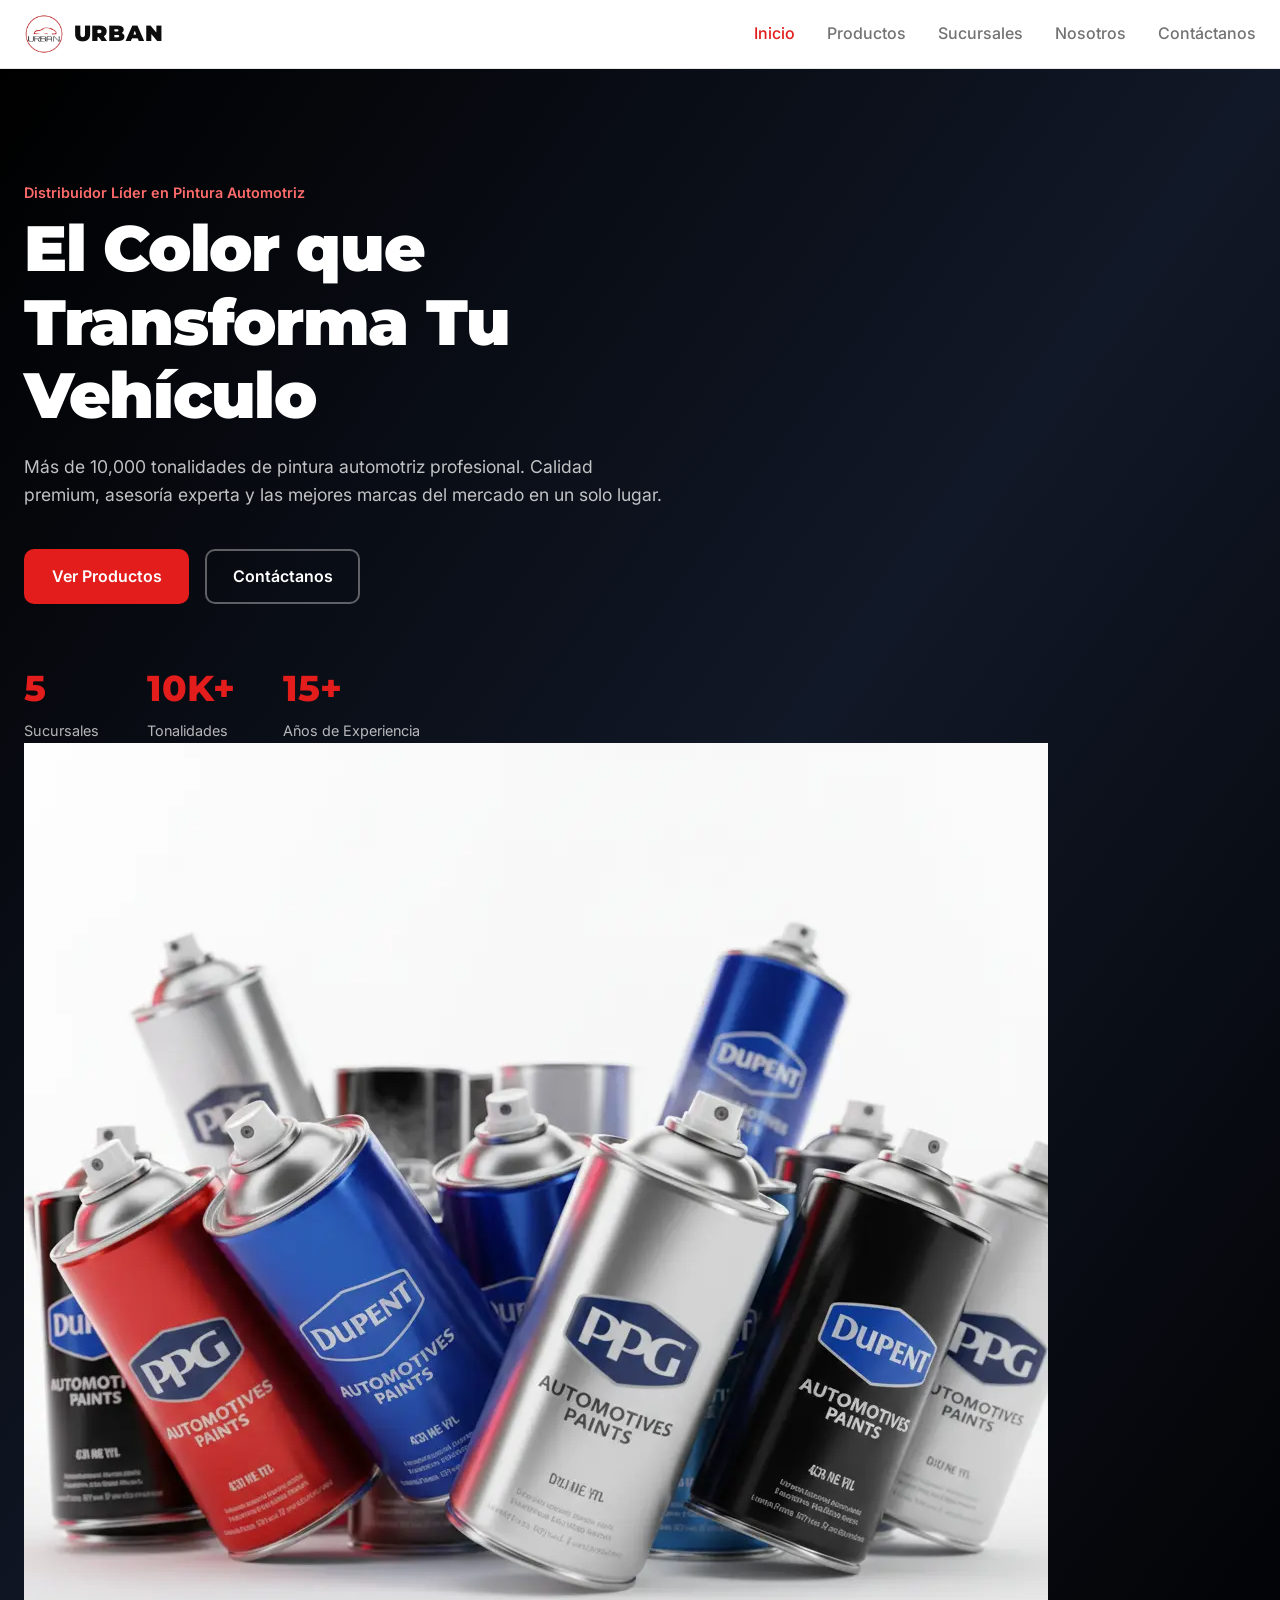
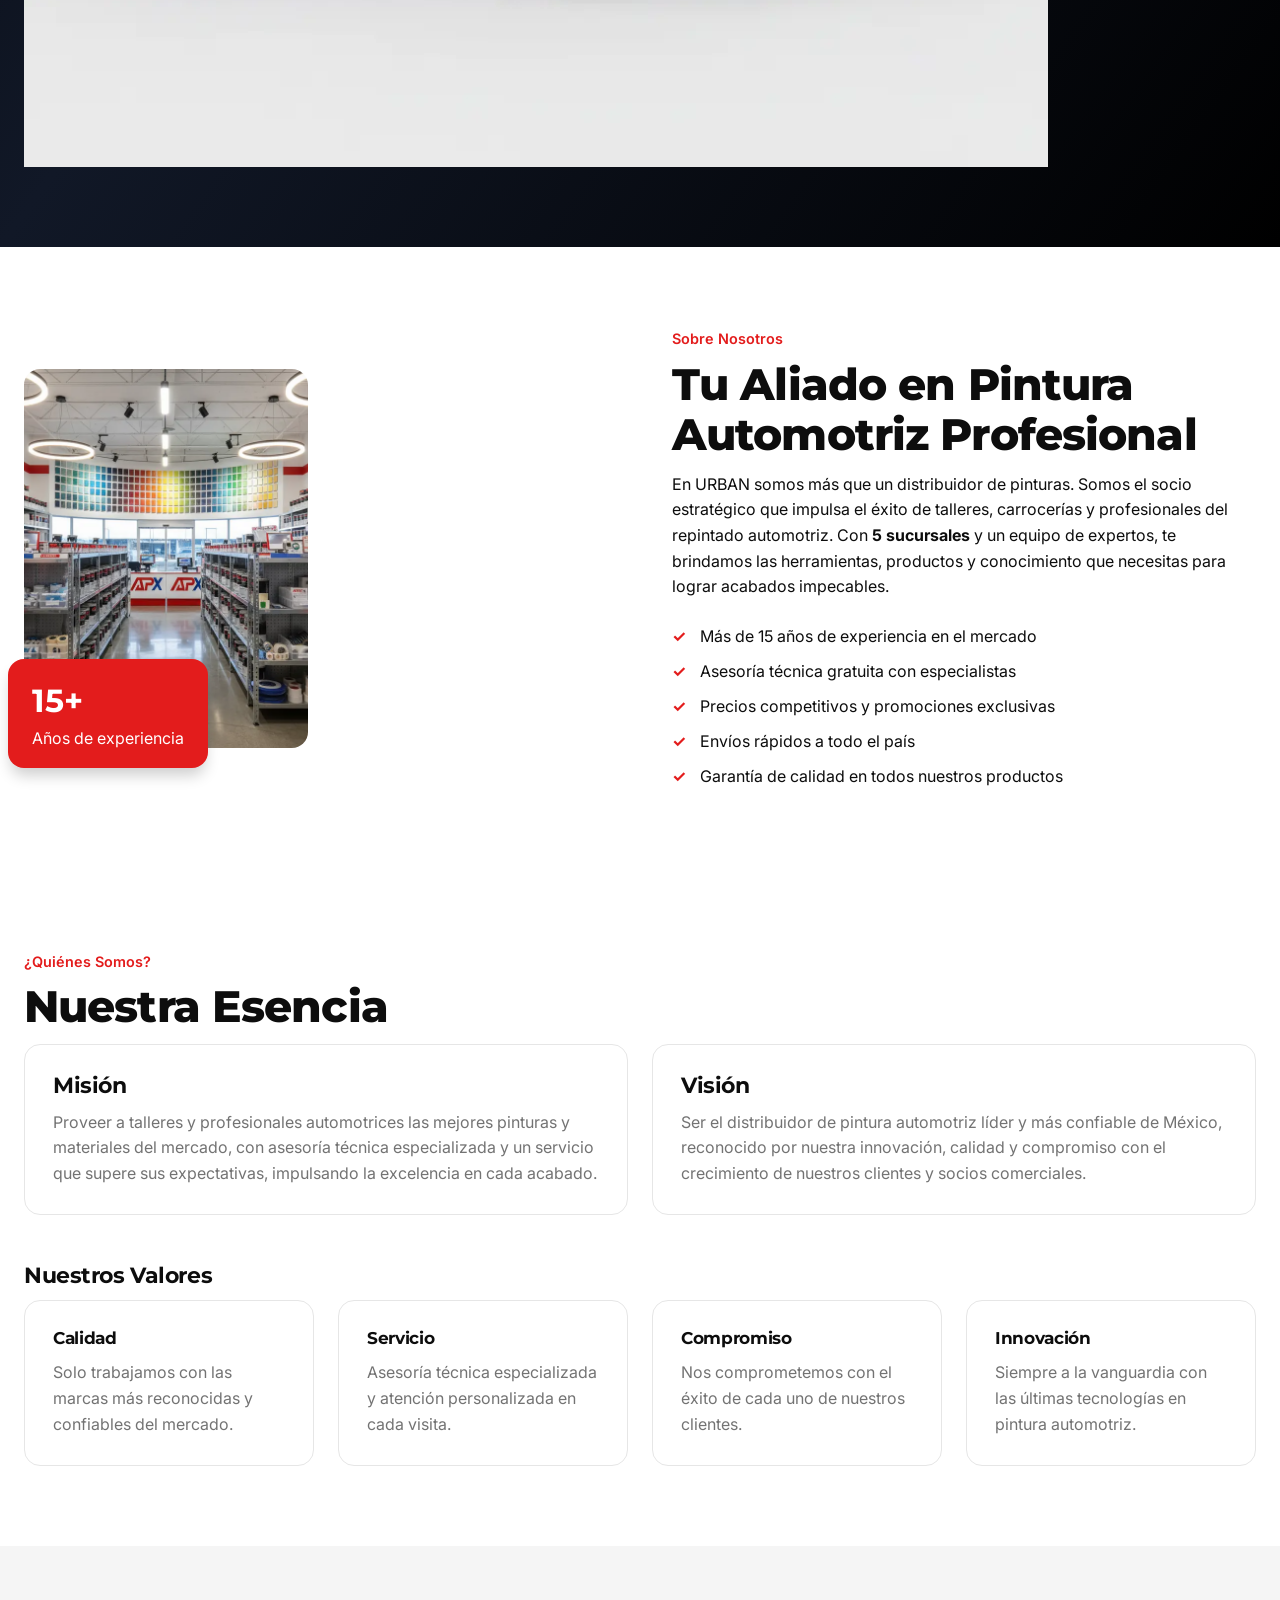
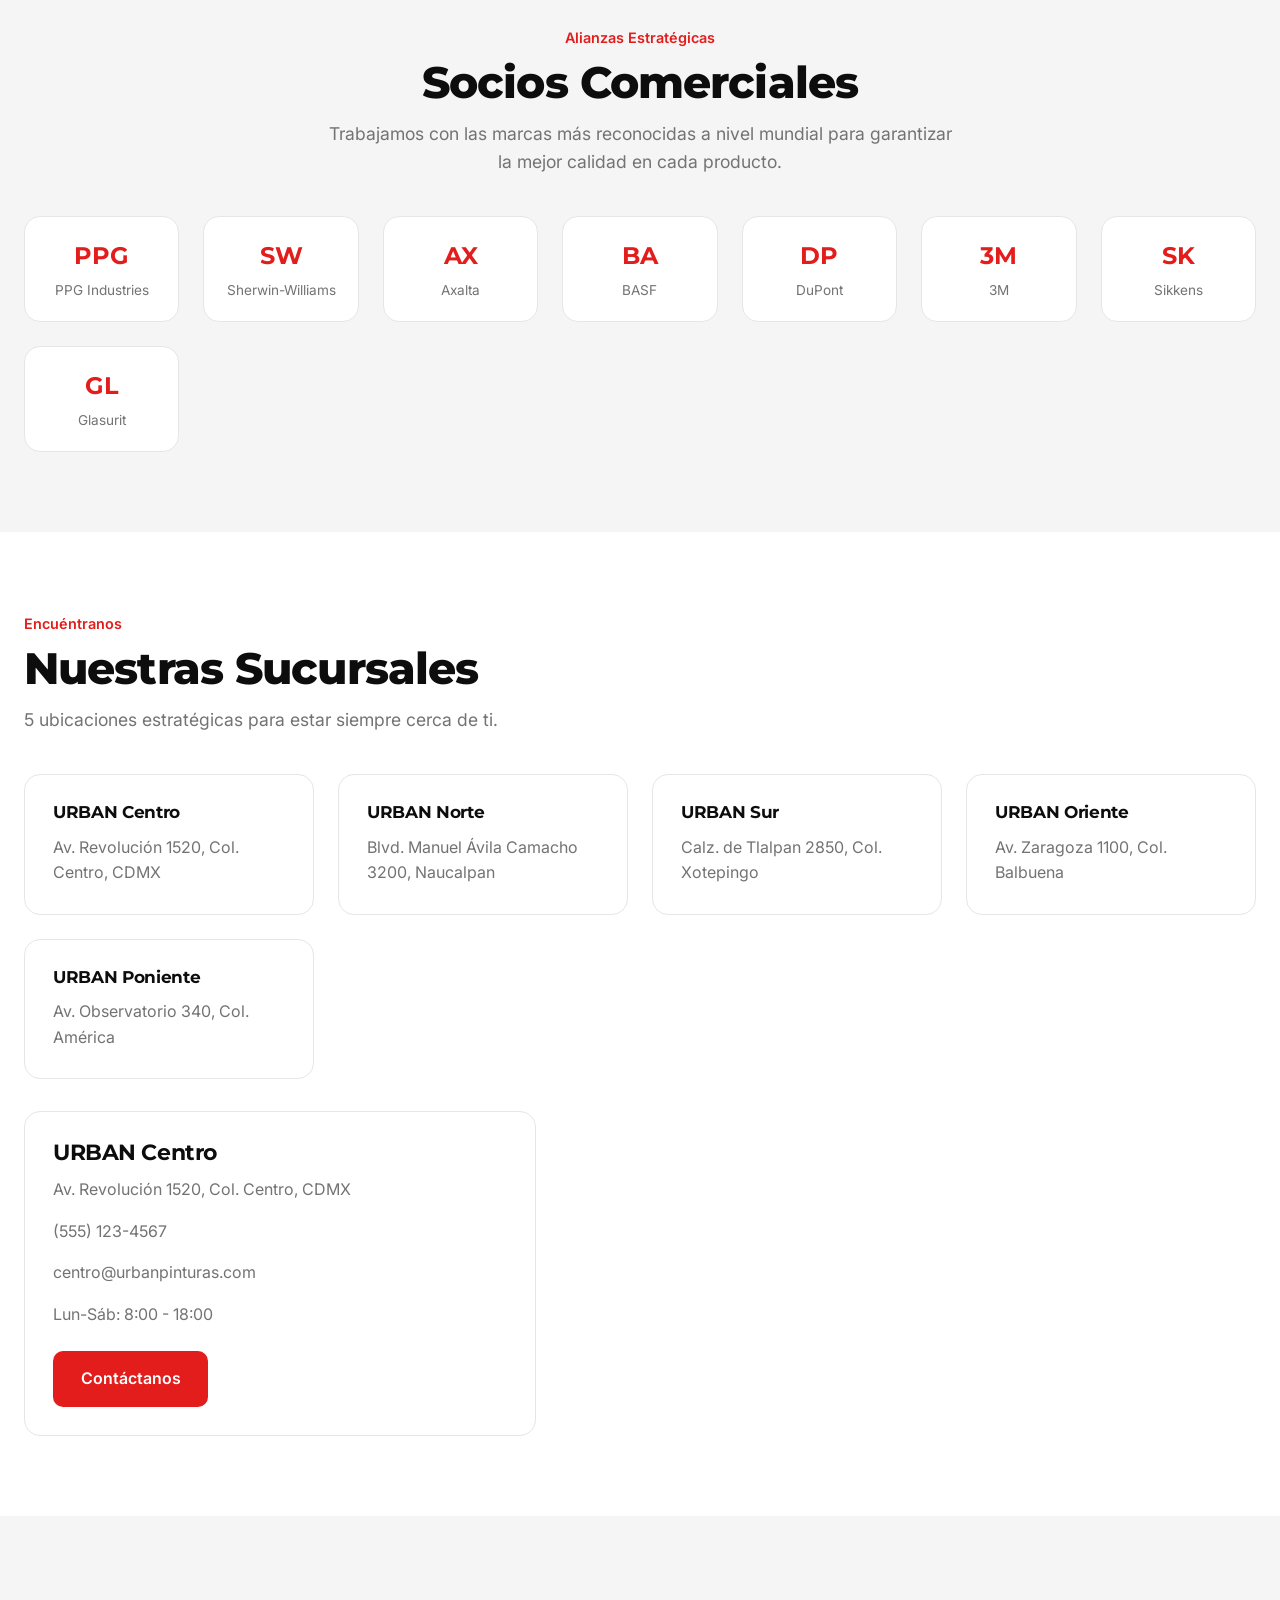
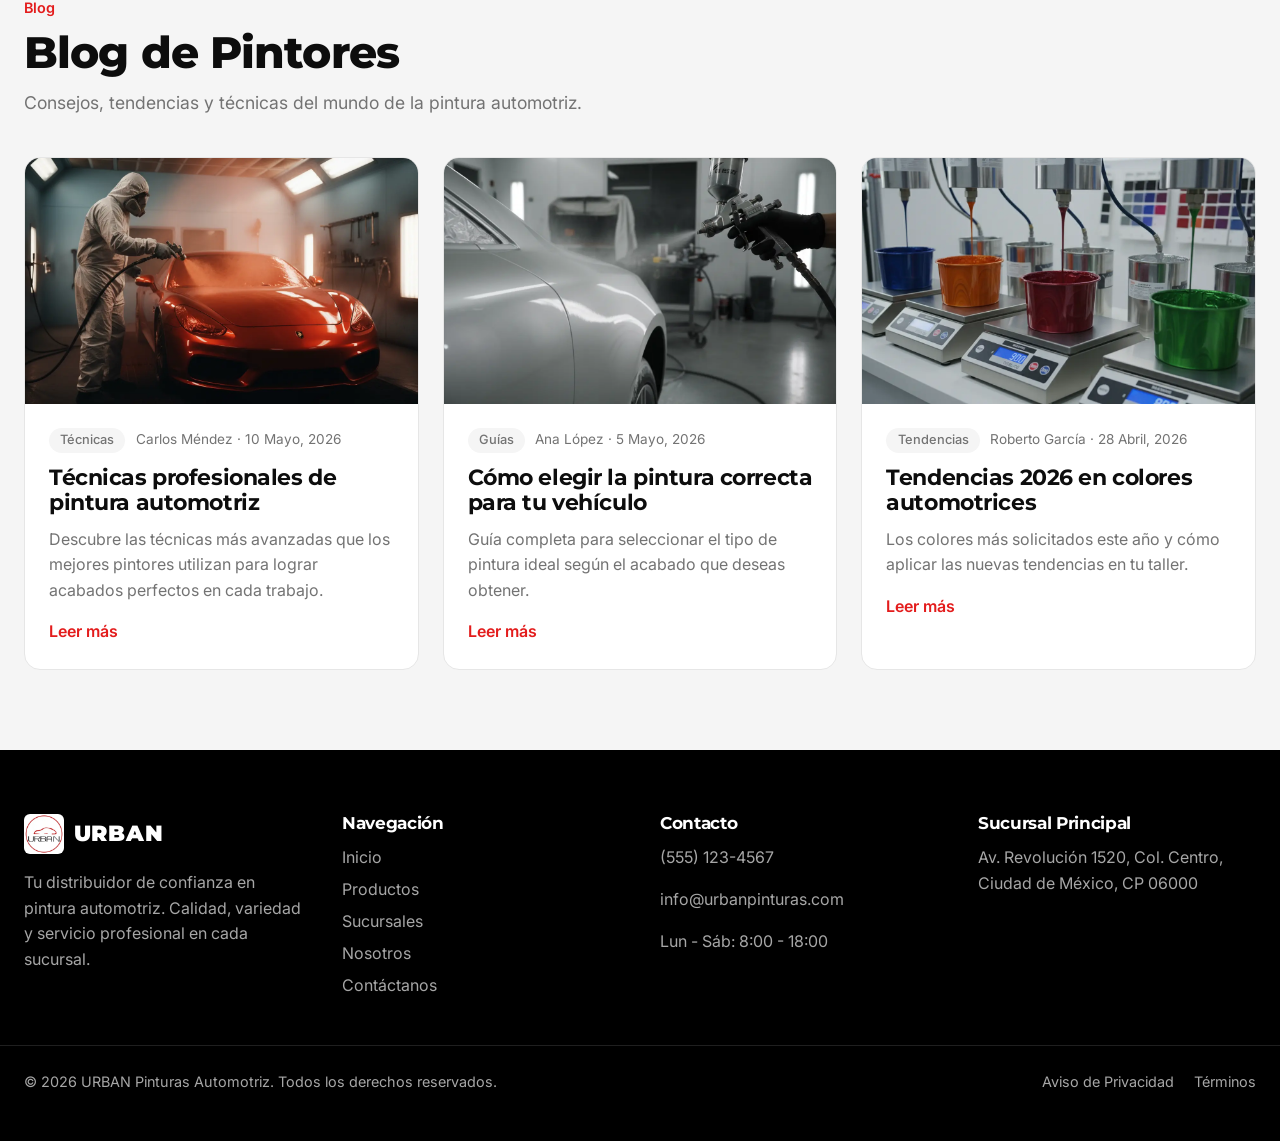
==== index.html @ b15ecab5 "v1" ====
<!DOCTYPE html>
<html lang="es">

<head>
    <meta charset="UTF-8">
    <meta name="viewport" content="width=device-width, initial-scale=1">
    <title>URBAN</title>
    <meta name="description" content="Distribuidor líder de pinturas automotrices premium, ofreciendo soluciones de acabado de alto rendimiento, igualación de color de precisión y asesoría técnica especializada para talleres y profesionales del sector.">
    <link rel="preconnect" href="https://fonts.googleapis.com">
    <link rel="preconnect" href="https://fonts.gstatic.com" crossorigin>
    <link href="https://fonts.googleapis.com/css2?family=Montserrat:wght@600;700;800;900&family=Inter:wght@300;400;500;600&display=swap" rel="stylesheet">
    <link rel="stylesheet" href="styles.css">
</head>

<body>
    <header class="site-header">
        <div class="container nav">
            <a href="index.html" class="logo"><img src="img/LogoUrban.webp" alt="Urban Logo"><span>URBAN</span></a>
            <button class="menu-btn" id="menuBtn" aria-label="Abrir menú" aria-expanded="false">&#9776;</button>
            <ul id="menu">
                <li><a href="index.html" class="active">Inicio</a></li>
                <li><a href="productos.html">Productos</a></li>
                <li><a href="sucursales.html">Sucursales</a></li>
                <li><a href="nosotros.html">Nosotros</a></li>
                <li><a href="contacto.html">Contáctanos</a></li>
            </ul>
        </div>
    </header>

    <main>
        <section class="hero">
            <div class="container">
                <p class="kicker light">Distribuidor Líder en Pintura Automotriz</p>
                <h1>El Color que Transforma Tu Vehículo</h1>
                <p class="lead light">Más de 10,000 tonalidades de pintura automotriz profesional. Calidad premium,
                    asesoría experta y las mejores marcas del mercado en un solo lugar.</p>
                <div class="actions"><a href="productos.html" class="btn btn-primary">Ver Productos</a><a
                        href="contacto.html" class="btn btn-outline">Contáctanos</a></div>
                <div class="stats">
                    <div><strong>5</strong><span>Sucursales</span></div>
                    <div><strong>10K+</strong><span>Tonalidades</span></div>
                    <div><strong>15+</strong><span>Años de Experiencia</span></div>
                </div>
                <img src="img/Hero.webp">
            </div>
        </section>


        <section class="section">
            <div class="container about">
                <div class="about-img">
                    <img src="img/Segunda.webp"
                        alt="Sucursal URBAN">
                    <div class="badge"><strong>15+</strong><span>Años de experiencia</span></div>
                </div>
                <div>
                    <p class="kicker">Sobre Nosotros</p>
                    <h2>Tu Aliado en Pintura Automotriz Profesional</h2>
                    <p>En URBAN somos más que un distribuidor de pinturas. Somos el socio estratégico que impulsa el
                        éxito de talleres, carrocerías y profesionales del repintado automotriz. Con <strong>5
                            sucursales</strong> y un equipo de expertos, te brindamos las herramientas, productos y
                        conocimiento que necesitas para lograr acabados impecables.</p>
                    <ul class="checks">
                        <li>Más de 15 años de experiencia en el mercado</li>
                        <li>Asesoría técnica gratuita con especialistas</li>
                        <li>Precios competitivos y promociones exclusivas</li>
                        <li>Envíos rápidos a todo el país</li>
                        <li>Garantía de calidad en todos nuestros productos</li>
                    </ul>
                </div>
            </div>
        </section>

        <section class="section">
            <div class="container">
                <p class="kicker">¿Quiénes Somos?</p>
                <h2>Nuestra Esencia</h2>
                <div class="grid grid-2">
                    <article class="card">
                        <h3>Misión</h3>
                        <p>Proveer a talleres y profesionales automotrices las mejores pinturas y materiales del
                            mercado, con asesoría técnica especializada y un servicio que supere sus expectativas,
                            impulsando la excelencia en cada acabado.</p>
                    </article>
                    <article class="card">
                        <h3>Visión</h3>
                        <p>Ser el distribuidor de pintura automotriz líder y más confiable de México, reconocido por
                            nuestra innovación, calidad y compromiso con el crecimiento de nuestros clientes y socios
                            comerciales.</p>
                    </article>
                </div>
                <h3 class="sub">Nuestros Valores</h3>
                <div class="grid grid-4">
                    <article class="card">
                        <h4>Calidad</h4>
                        <p>Solo trabajamos con las marcas más reconocidas y confiables del mercado.</p>
                    </article>
                    <article class="card">
                        <h4>Servicio</h4>
                        <p>Asesoría técnica especializada y atención personalizada en cada visita.</p>
                    </article>
                    <article class="card">
                        <h4>Compromiso</h4>
                        <p>Nos comprometemos con el éxito de cada uno de nuestros clientes.</p>
                    </article>
                    <article class="card">
                        <h4>Innovación</h4>
                        <p>Siempre a la vanguardia con las últimas tecnologías en pintura automotriz.</p>
                    </article>
                </div>
            </div>
        </section>
        
        <section class="section alt">
            <div class="container center">
                <p class="kicker">Alianzas Estratégicas</p>
                <h2>Socios Comerciales</h2>
                <p class="lead">Trabajamos con las marcas más reconocidas a nivel mundial para garantizar la mejor
                    calidad en cada producto.</p>
                <div class="grid grid-8">
                    <div class="partner"><strong>PPG</strong><span>PPG Industries</span></div>
                    <div class="partner"><strong>SW</strong><span>Sherwin-Williams</span></div>
                    <div class="partner"><strong>AX</strong><span>Axalta</span></div>
                    <div class="partner"><strong>BA</strong><span>BASF</span></div>
                    <div class="partner"><strong>DP</strong><span>DuPont</span></div>
                    <div class="partner"><strong>3M</strong><span>3M</span></div>
                    <div class="partner"><strong>SK</strong><span>Sikkens</span></div>
                    <div class="partner"><strong>GL</strong><span>Glasurit</span></div>
                </div>
            </div>
        </section>

        <section class="section">
            <div class="container">
                <p class="kicker">Encuéntranos</p>
                <h2>Nuestras Sucursales</h2>
                <p class="lead">5 ubicaciones estratégicas para estar siempre cerca de ti.</p>
                <div class="grid grid-3">
                    <article class="card">
                        <h4>URBAN Centro</h4>
                        <p>Av. Revolución 1520, Col. Centro, CDMX</p>
                    </article>
                    <article class="card">
                        <h4>URBAN Norte</h4>
                        <p>Blvd. Manuel Ávila Camacho 3200, Naucalpan</p>
                    </article>
                    <article class="card">
                        <h4>URBAN Sur</h4>
                        <p>Calz. de Tlalpan 2850, Col. Xotepingo</p>
                    </article>
                    <article class="card">
                        <h4>URBAN Oriente</h4>
                        <p>Av. Zaragoza 1100, Col. Balbuena</p>
                    </article>
                    <article class="card">
                        <h4>URBAN Poniente</h4>
                        <p>Av. Observatorio 340, Col. América</p>
                    </article>
                </div>
                <div class="branch-detail card">
                    <h3>URBAN Centro</h3>
                    <p>Av. Revolución 1520, Col. Centro, CDMX</p>
                    <p>(555) 123-4567</p>
                    <p>centro@urbanpinturas.com</p>
                    <p>Lun-Sáb: 8:00 - 18:00</p>
                    <a href="contacto.html" class="btn btn-primary">Contáctanos</a>
                </div>
            </div>
        </section>

        <section class="section alt">
            <div class="container">
                <p class="kicker">Blog</p>
                <h2>Blog de Pintores</h2>
                <p class="lead">Consejos, tendencias y técnicas del mundo de la pintura automotriz.</p>
                
                <div class="grid grid-3">
                    <article class="card post"><img src="img/Tecnicas.webp" alt="Técnicas profesionales de pintura automotriz">
                        <div class="post-body">
                            <p class="meta"><span class="tag">Técnicas</span> Carlos Méndez · 10 Mayo, 2026</p>
                            <h3>Técnicas profesionales de pintura automotriz</h3>
                            <p>Descubre las técnicas más avanzadas que los mejores pintores utilizan para lograr
                                acabados perfectos en cada trabajo.</p><a href="#" class="more">Leer más</a>
                        </div>
                    </article>

                    <article class="card post"><img src="img/Guias.webp"
                            alt="Cómo elegir la pintura correcta para tu vehículo">
                        <div class="post-body">
                            <p class="meta"><span class="tag">Guías</span> Ana López · 5 Mayo, 2026</p>
                            <h3>Cómo elegir la pintura correcta para tu vehículo</h3>
                            <p>Guía completa para seleccionar el tipo de pintura ideal según el acabado que deseas
                                obtener.</p><a href="#" class="more">Leer más</a>
                        </div>
                    </article>
                    <article class="card post"><img src="img/Tendencias.webp" alt="Tendencias 2026 en colores automotrices">
                        <div class="post-body">
                            <p class="meta"><span class="tag">Tendencias</span> Roberto García · 28 Abril, 2026</p>
                            <h3>Tendencias 2026 en colores automotrices</h3>
                            <p>Los colores más solicitados este año y cómo aplicar las nuevas tendencias en tu taller.
                            </p><a href="#" class="more">Leer más</a>
                        </div>
                    </article>
                </div>
            </div>
        </section>
    </main>
    
    <footer class="site-footer">
        <div class="container footer-grid">
            <div>
                <a href="index.html" class="logo"><img src="img/LogoUrban.webp" alt="Urban"><span>URBAN</span></a>
                <p>Tu distribuidor de confianza en pintura automotriz. Calidad, variedad y servicio profesional en cada
                    sucursal.</p>
            </div>
            <div>
                <h4>Navegación</h4>
                <ul>
                    <li><a href="index.html">Inicio</a></li>
                    <li><a href="productos.html">Productos</a></li>
                    <li><a href="sucursales.html">Sucursales</a></li>
                    <li><a href="nosotros.html">Nosotros</a></li>
                    <li><a href="contacto.html">Contáctanos</a></li>
                </ul>
            </div>
            <div>
                <h4>Contacto</h4>
                <p>(555) 123-4567</p>
                <p>info@urbanpinturas.com</p>
                <p>Lun - Sáb: 8:00 - 18:00</p>
            </div>
            <div>
                <h4>Sucursal Principal</h4>
                <p>Av. Revolución 1520, Col. Centro, Ciudad de México, CP 06000</p>
            </div>
        </div>
        <div class="container footer-bottom">
            <p>© 2026 URBAN Pinturas Automotriz. Todos los derechos reservados.</p>
            <p><a href="#">Aviso de Privacidad</a> <a href="#">Términos</a></p>
        </div>
    </footer>
    <script src="script.js"></script>
</body>

</html>
---- styles.css ----
*,*::before,*::after{box-sizing:border-box}
:root{
  --primary:hsl(0 78% 50%);--primary-dark:hsl(0 78% 42%);
  --fg:hsl(0 0% 5%);--muted:hsl(0 0% 96%);--muted-fg:hsl(0 0% 45%);--border:hsl(0 0% 90%);
  --radius:.625rem;
  --font-heading:"Montserrat",sans-serif;--font-body:"Inter",sans-serif;
}
body{margin:0;font-family:var(--font-body);color:var(--fg);line-height:1.6;background:#fff}
h1,h2,h3,h4{font-family:var(--font-heading);margin:0 0 .75rem;line-height:1.15;letter-spacing:-.02em}
h1{font-size:clamp(2.25rem,6vw,4rem);font-weight:900}
h2{font-size:clamp(1.75rem,4vw,2.75rem);font-weight:800}
h3{font-size:1.35rem;font-weight:700}
h4{font-size:1.05rem;font-weight:700}
p{margin:0 0 1rem}
a{color:inherit;text-decoration:none}
img{max-width:100%;display:block}
ul{list-style:none;margin:0;padding:0}
:focus-visible{outline:3px solid var(--primary);outline-offset:3px}
.container{max-width:80rem;margin:0 auto;padding:0 1.5rem}
.section{padding:5rem 0}
.alt{background:var(--muted)}
.center{text-align:center}
.center .lead{margin-left:auto;margin-right:auto}
.kicker{color:var(--primary);font-weight:600;font-size:.9rem;margin-bottom:.5rem}
.kicker.light{color:#ff6b6b}
.lead{color:var(--muted-fg);font-size:1.1rem;max-width:40rem;margin-bottom:2.5rem}
.lead.light{color:rgba(255,255,255,.75)}
.sub{margin-top:3rem}
.muted{color:var(--muted-fg);font-size:.9rem}

/* Botones */
.btn{display:inline-block;padding:.8rem 1.6rem;border-radius:var(--radius);font:inherit;font-weight:600;border:2px solid transparent;cursor:pointer;text-align:center;transition:background .2s}
.btn-primary{background:var(--primary);color:#fff}
.btn-primary:hover{background:var(--primary-dark)}
.btn-outline{border-color:rgba(255,255,255,.35);color:#fff}
.btn-outline:hover{background:rgba(255,255,255,.12)}
.btn-block{display:block;width:100%}

/* Header */
.site-header{position:sticky;top:0;z-index:50;background:rgba(255,255,255,.95);backdrop-filter:blur(12px);border-bottom:1px solid var(--border)}
.nav{display:flex;align-items:center;justify-content:space-between;height:4.25rem}
.logo{display:flex;align-items:center;gap:.6rem;font-family:var(--font-heading);font-weight:900;font-size:1.4rem;letter-spacing:.04em}
.logo img{height:2.5rem;width:auto;border-radius:.375rem}
.nav ul{display:flex;gap:2rem}
.nav ul a{font-weight:500;color:var(--muted-fg);transition:color .2s}
.nav ul a:hover,.nav ul a.active{color:var(--primary)}
.menu-btn{display:none;background:none;border:0;font-size:1.75rem;cursor:pointer}

/* Hero */
.hero{background:linear-gradient(to bottom right,#000,#111827,#000);color:#fff;padding:7rem 0 5rem}
.hero h1{max-width:46rem;margin-bottom:1.25rem}
.actions{display:flex;gap:1rem;flex-wrap:wrap;margin-bottom:3.5rem}
.stats{display:flex;gap:3rem;flex-wrap:wrap}
.stats strong{display:block;font-family:var(--font-heading);font-size:2.25rem;font-weight:800;color:var(--primary)}
.stats span{color:rgba(255,255,255,.7);font-size:.9rem}
.page-hero{background:#111;background-size:cover;background-position:center;color:#fff;padding:5rem 0 4rem}
.page-hero .lead{margin-bottom:0}

/* Grids y tarjetas */
.grid{display:grid;gap:1.5rem}
.grid-2{grid-template-columns:repeat(auto-fit,minmax(18rem,1fr))}
.grid-3{grid-template-columns:repeat(auto-fit,minmax(17rem,1fr))}
.grid-4{grid-template-columns:repeat(auto-fit,minmax(13rem,1fr))}
.grid-8{grid-template-columns:repeat(auto-fit,minmax(9rem,1fr))}
.card{background:#fff;border:1px solid var(--border);border-radius:1rem;padding:1.75rem;transition:box-shadow .2s,border-color .2s}
.card:hover{box-shadow:0 10px 15px -3px rgba(0,0,0,.1);border-color:hsl(0 78% 50% / .3)}
.card p:last-child{margin-bottom:0}
.card p{color:var(--muted-fg)}
.branch-detail{margin-top:2rem;max-width:32rem}
.branch-detail .btn{margin-top:.5rem}
.partner{background:#fff;border:1px solid var(--border);border-radius:1rem;padding:1.25rem;display:flex;flex-direction:column;gap:.25rem}
.partner strong{font-family:var(--font-heading);font-size:1.5rem;color:var(--primary)}
.partner span{font-size:.85rem;color:var(--muted-fg)}

/* Sobre nosotros */
.about{display:grid;grid-template-columns:1fr 1fr;gap:4rem;align-items:center}
.about-img{position:relative;display:grid;grid-template-columns:1fr 1fr;gap:1rem}
.about-img img{border-radius:1rem;width:100%;height:100%;object-fit:cover;aspect-ratio:3/4}
.badge{position:absolute;left:-1rem;bottom:-1.25rem;background:var(--primary);color:#fff;border-radius:1rem;padding:1rem 1.5rem;box-shadow:0 10px 15px -3px rgba(0,0,0,.2)}
.badge strong{display:block;font-family:var(--font-heading);font-size:2rem}
.checks{margin-top:1.5rem;display:grid;gap:.6rem}
.checks li{padding-left:1.75rem;position:relative}
.checks li::before{content:"✓";position:absolute;left:0;color:var(--primary);font-weight:700}

/* Productos */
.chips{display:flex;flex-wrap:wrap;gap:.6rem;margin-bottom:2rem}
.chip{padding:.5rem 1.1rem;border-radius:999px;border:1px solid var(--border);background:#fff;font:inherit;font-weight:500;cursor:pointer}
.chip:hover{border-color:var(--primary)}
.chip.active{background:var(--primary);border-color:var(--primary);color:#fff}
.product[hidden]{display:none}
.meta{font-size:.85rem;margin-bottom:.75rem}
.tag{display:inline-block;background:var(--muted);border-radius:999px;padding:.15rem .7rem;margin-right:.4rem;font-size:.8rem;font-weight:500}
.tag.hot{background:hsl(0 78% 50% / .12);color:var(--primary)}
.brand{font-weight:600;color:var(--fg)!important;margin-bottom:.5rem}
.price-row{display:flex;justify-content:space-between;align-items:center;margin:1rem 0}
.price-row strong{font-family:var(--font-heading);font-size:1.5rem}
.rating{color:#eab308;font-weight:600}

/* Blog */
.post{padding:0;overflow:hidden}
.post img{width:100%;aspect-ratio:16/10;object-fit:cover}
.post-body{padding:1.5rem}
.more{color:var(--primary);font-weight:600}

/* Contacto */
.contact-grid{display:grid;grid-template-columns:1fr 1fr;gap:3rem;align-items:start}
.info{margin-bottom:1.5rem}
.info p{margin-bottom:.15rem}
form label{display:block;font-size:.9rem;font-weight:500;margin:1rem 0 .35rem}
input,select,textarea{width:100%;padding:.75rem 1rem;border:1px solid var(--border);border-radius:var(--radius);font:inherit;background:#fff}
textarea{min-height:8rem;resize:vertical}
form .btn{margin-top:1.25rem}
.msg{color:#15803d!important;font-weight:500;margin-top:.75rem}

/* Footer */
.site-footer{background:#000;color:rgba(255,255,255,.65);padding:4rem 0 2rem}
.site-footer h4{color:#fff}
.site-footer .logo{color:#fff;margin-bottom:1rem}
.site-footer li{margin-bottom:.4rem}
.site-footer a:hover{color:#fff}
.footer-grid{display:grid;grid-template-columns:repeat(auto-fit,minmax(14rem,1fr));gap:2.5rem;padding-bottom:2.5rem}
.footer-bottom{display:flex;justify-content:space-between;flex-wrap:wrap;gap:1rem;border-top:1px solid rgba(255,255,255,.12);padding-top:1.5rem;font-size:.9rem}
.footer-bottom a{margin-left:1rem}

/* Responsive */
@media(max-width:768px){
  .menu-btn{display:block}
  .nav ul{display:none;position:absolute;top:4.25rem;left:0;right:0;flex-direction:column;gap:0;background:#fff;border-bottom:1px solid var(--border)}
  .nav ul.open{display:flex}
  .nav ul a{display:block;padding:1rem 1.5rem}
  .about,.contact-grid{grid-template-columns:1fr}
  .section{padding:3.5rem 0}
  .hero{padding:5rem 0 3.5rem}
}
@media(prefers-reduced-motion:reduce){*{transition:none!important}}
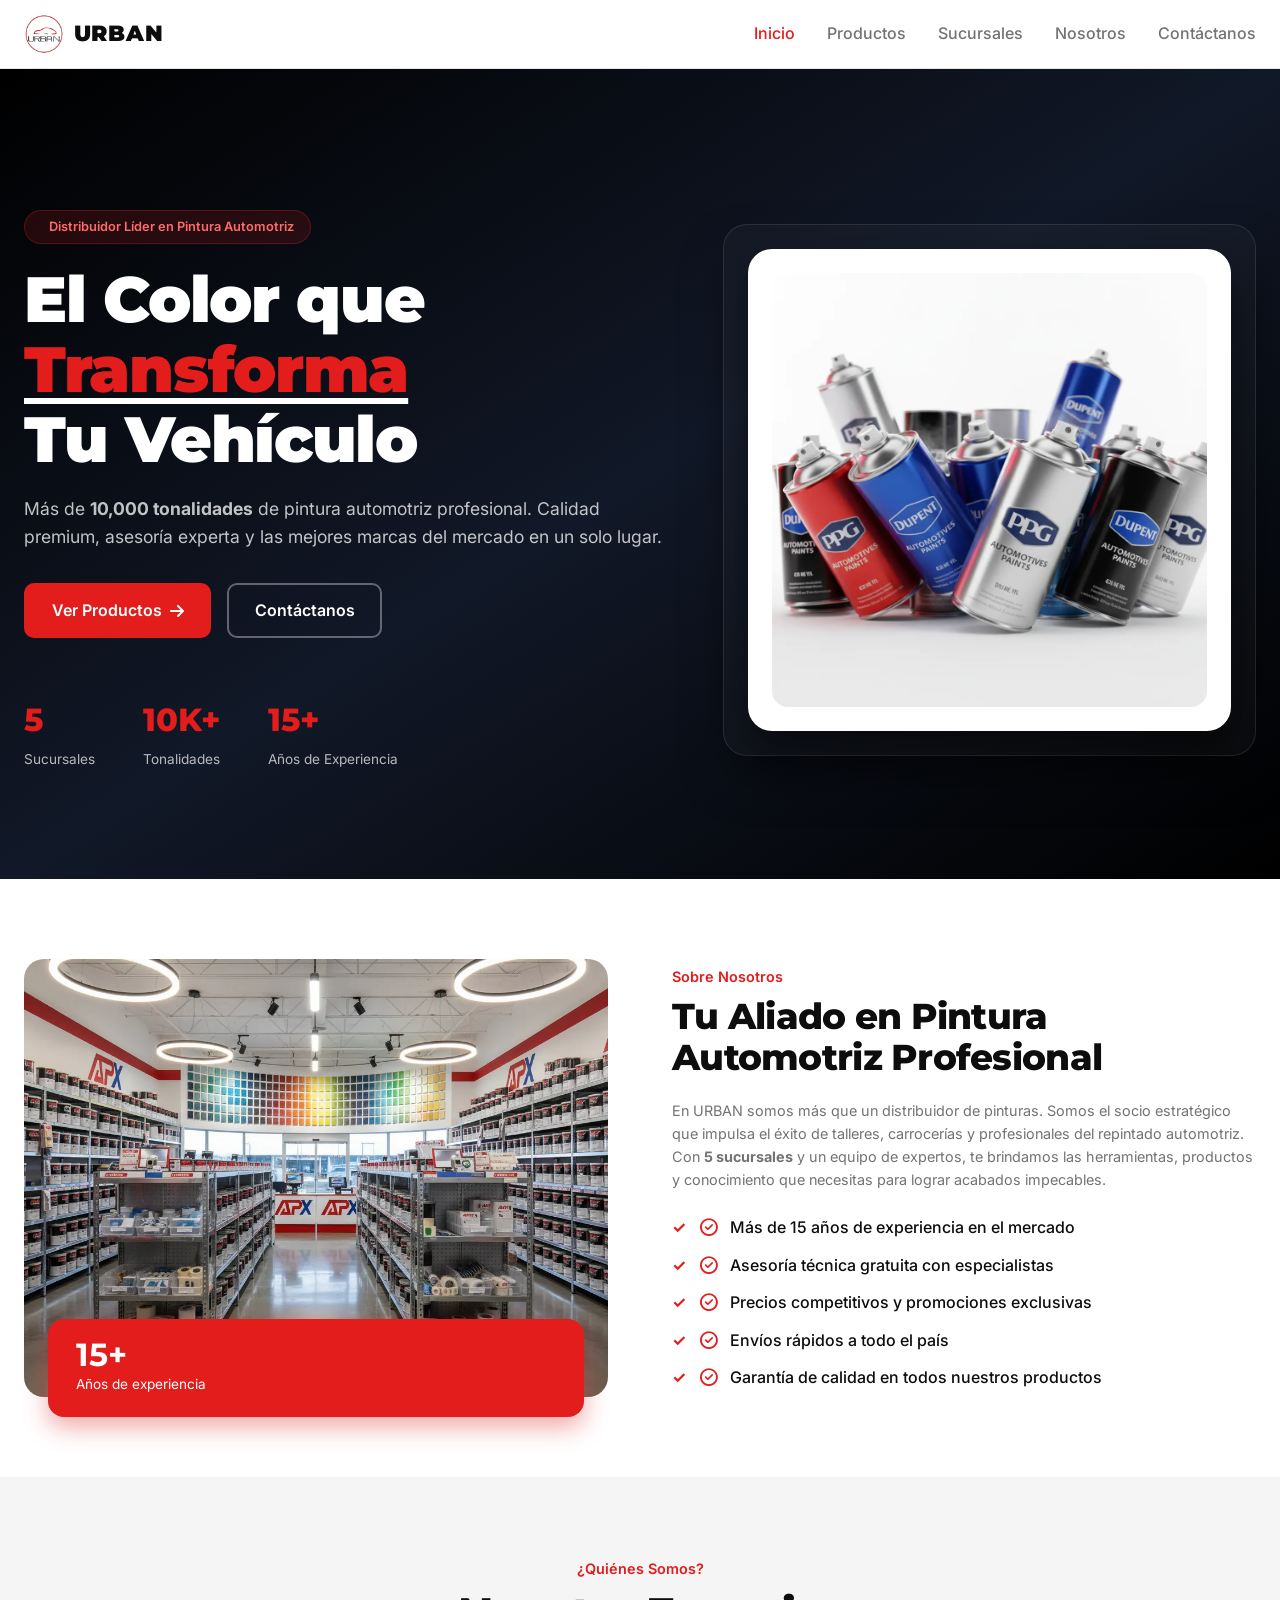
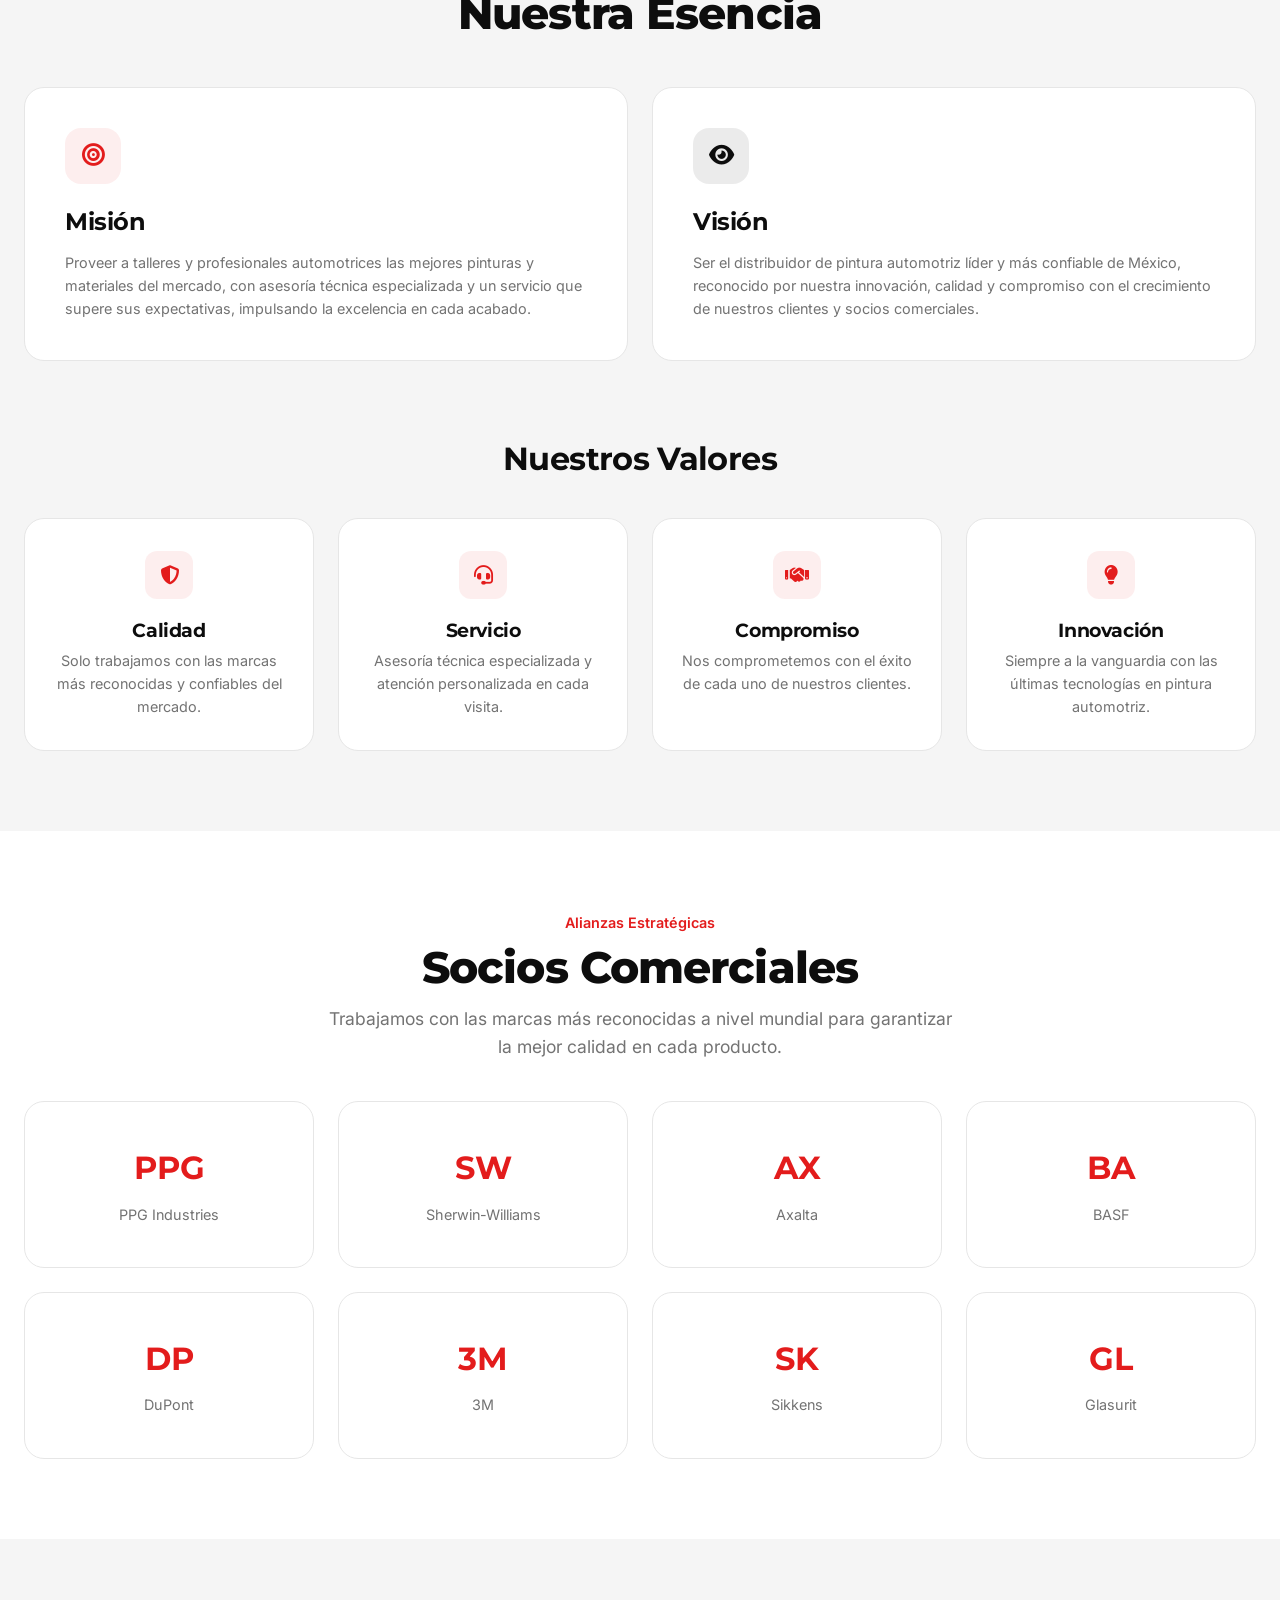
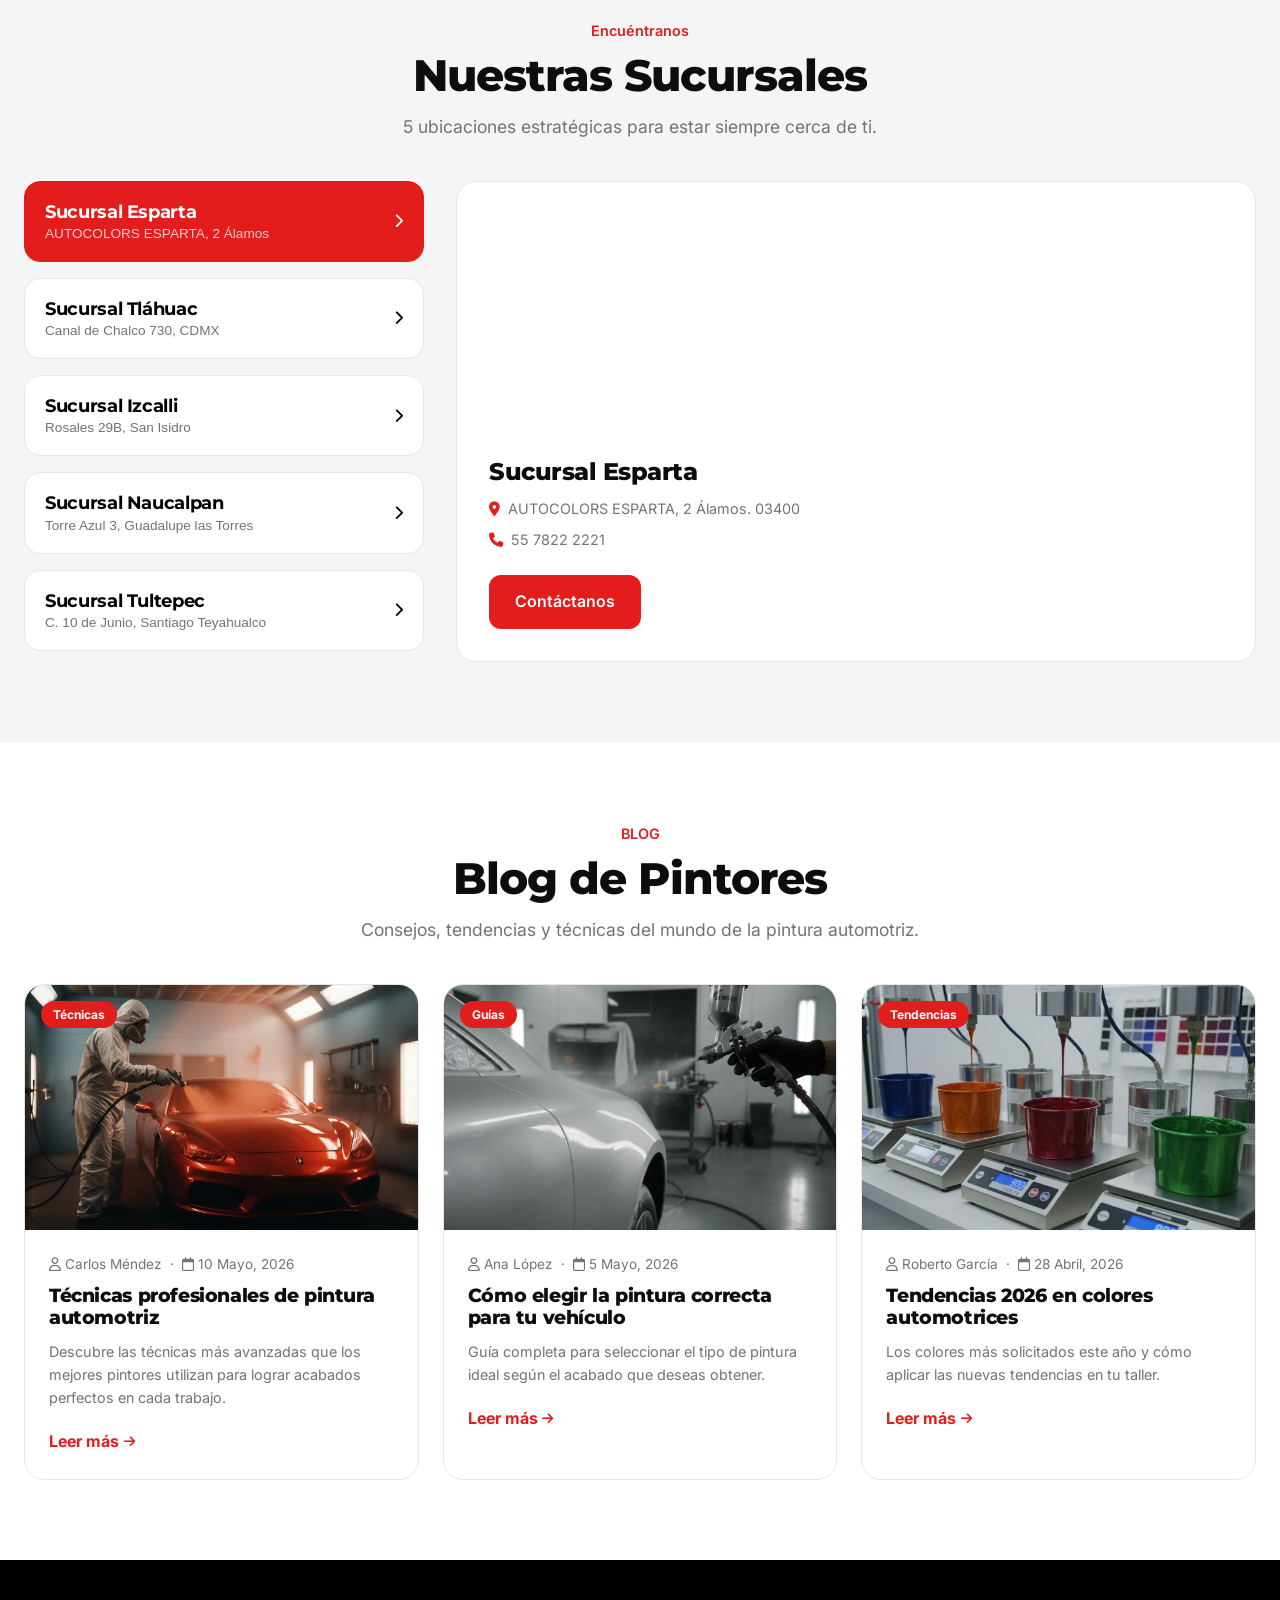
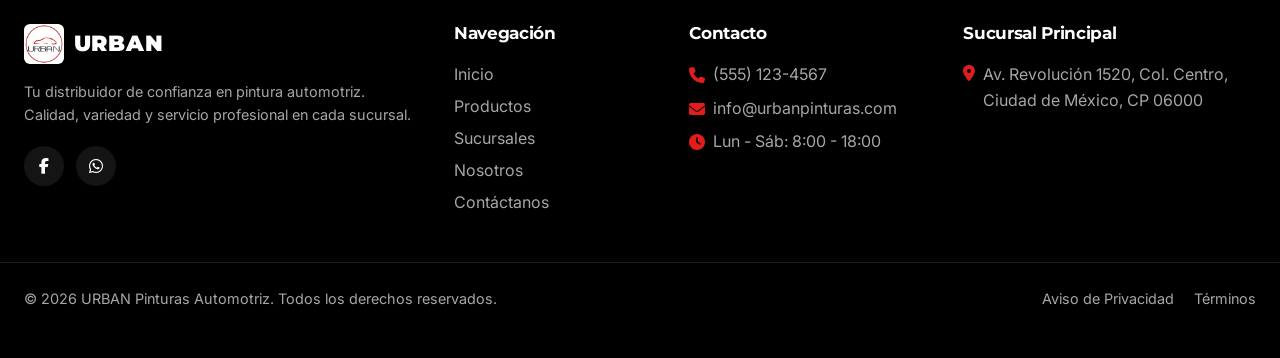
==== commit 39d58ab6: "v2" ====
--- a/index.html
+++ b/index.html
@@ -4,15 +4,23 @@
 <head>
     <meta charset="UTF-8">
     <meta name="viewport" content="width=device-width, initial-scale=1">
-    <title>URBAN</title>
-    <meta name="description" content="Distribuidor líder de pinturas automotrices premium, ofreciendo soluciones de acabado de alto rendimiento, igualación de color de precisión y asesoría técnica especializada para talleres y profesionales del sector.">
+    <title>URBAN | Distribuidor Líder en Pintura Automotriz</title>
+    <meta name="description"
+        content="Distribuidor líder de pinturas automotrices premium, ofreciendo soluciones de acabado de alto rendimiento, igualación de color de precisión y asesoría técnica especializada.">
     <link rel="preconnect" href="https://fonts.googleapis.com">
     <link rel="preconnect" href="https://fonts.gstatic.com" crossorigin>
-    <link href="https://fonts.googleapis.com/css2?family=Montserrat:wght@600;700;800;900&family=Inter:wght@300;400;500;600&display=swap" rel="stylesheet">
+    <link
+        href="https://fonts.googleapis.com/css2?family=Montserrat:wght@600;700;800;900&family=Inter:wght@300;400;500;600&display=swap"
+        rel="stylesheet">
+    <!-- FontAwesome para íconos -->
+    <link rel="stylesheet" href="https://cdnjs.cloudflare.com/ajax/libs/font-awesome/6.4.0/css/all.min.css">
+    <!-- AOS CSS CDN -->
+    <link href="https://unpkg.com/aos@2.3.1/dist/aos.css" rel="stylesheet">
     <link rel="stylesheet" href="styles.css">
 </head>
 
 <body>
+
     <header class="site-header">
         <div class="container nav">
             <a href="index.html" class="logo"><img src="img/LogoUrban.webp" alt="Urban Logo"><span>URBAN</span></a>
@@ -29,194 +37,402 @@
 
     <main>
         <section class="hero">
-            <div class="container">
-                <p class="kicker light">Distribuidor Líder en Pintura Automotriz</p>
-                <h1>El Color que Transforma Tu Vehículo</h1>
-                <p class="lead light">Más de 10,000 tonalidades de pintura automotriz profesional. Calidad premium,
-                    asesoría experta y las mejores marcas del mercado en un solo lugar.</p>
-                <div class="actions"><a href="productos.html" class="btn btn-primary">Ver Productos</a><a
-                        href="contacto.html" class="btn btn-outline">Contáctanos</a></div>
-                <div class="stats">
-                    <div><strong>5</strong><span>Sucursales</span></div>
-                    <div><strong>10K+</strong><span>Tonalidades</span></div>
-                    <div><strong>15+</strong><span>Años de Experiencia</span></div>
-                </div>
-                <img src="img/Hero.webp">
+            <div class="container hero-grid">
+                <div class="hero-content" data-aos="fade-right" data-aos-duration="1000">
+                    <span
+                        style="display: inline-flex; align-items: center; gap: 0.5rem; background: rgba(220, 38, 38, 0.15); border: 1px solid rgba(220, 38, 38, 0.3); color: #ff6b6b; font-size: 0.8rem; font-weight: 600; padding: 0.35rem 1rem; border-radius: 999px; margin-bottom: 1.25rem;">
+                        <i class="fa-solid fa-sparkles"></i> Distribuidor Líder en Pintura Automotriz
+                    </span>
+                    <h1 style="font-size: clamp(2.5rem, 5vw, 4rem); line-height: 1.1; margin-bottom: 1.25rem;">
+                        El Color que <br><span class="text-accent"
+                            style="color: var(--primary); text-decoration: underline; text-decoration-color: #fff; text-underline-offset: 6px;">Transforma</span><br>
+                        Tu Vehículo
+                    </h1>
+                    <p class="lead light" style="margin-bottom: 2rem;">
+                        Más de <strong>10,000 tonalidades</strong> de pintura automotriz profesional. Calidad premium,
+                        asesoría experta y las mejores marcas del mercado en un solo lugar.
+                    </p>
+                    <div class="actions" style="display: flex; gap: 1rem; flex-wrap: wrap; margin-bottom: 3.5rem;">
+                        <a href="productos.html" class="btn btn-primary"
+                            style="display: flex; align-items: center; gap: 0.5rem;">
+                            Ver Productos <i class="fa-solid fa-arrow-right"></i>
+                        </a>
+                        <a href="contacto.html" class="btn btn-outline">Contáctanos</a>
+                    </div>
+                    <div class="stats" style="display: flex; gap: 3rem; flex-wrap: wrap;">
+                        <div><strong style="color: var(--primary); font-size: 2rem;">5</strong><span
+                                style="color: rgba(255,255,255,0.7); font-size: 0.85rem;">Sucursales</span></div>
+                        <div><strong style="color: var(--primary); font-size: 2rem;">10K+</strong><span
+                                style="color: rgba(255,255,255,0.7); font-size: 0.85rem;">Tonalidades</span></div>
+                        <div><strong style="color: var(--primary); font-size: 2rem;">15+</strong><span
+                                style="color: rgba(255,255,255,0.7); font-size: 0.85rem;">Años de Experiencia</span>
+                        </div>
+                    </div>
+                </div>
+
+                <div class="hero-image-container" data-aos="fade-left" data-aos-duration="1000">
+                    <div
+                        style="background: #fff; border-radius: 1.5rem; padding: 1.5rem; box-shadow: 0 20px 40px rgba(0,0,0,0.5);">
+                        <img src="img/Hero.webp" alt="Latas de Pintura Automotriz URBAN"
+                            style="border-radius: 1rem; width: 100%; object-fit: cover;">
+                    </div>
+                </div>
             </div>
         </section>
-
 
         <section class="section">
             <div class="container about">
-                <div class="about-img">
-                    <img src="img/Segunda.webp"
-                        alt="Sucursal URBAN">
-                    <div class="badge"><strong>15+</strong><span>Años de experiencia</span></div>
-                </div>
-                <div>
+                <div class="about-img" data-aos="fade-right" data-aos-duration="1000" style="position: relative;">
+                    <img src="img/Segunda.webp" alt="Sucursal URBAN"
+                        style="border-radius: 1.25rem; width: 100%; object-fit: cover;">
+                    <div class="badge"
+                        style="position: absolute; right: 1.5rem; bottom: -1.25rem; background: var(--primary); color: #fff; border-radius: 1rem; padding: 1.25rem 1.75rem; box-shadow: 0 10px 25px rgba(220, 38, 38, 0.4);">
+                        <strong style="font-size: 2rem; display: block; line-height: 1;">15+</strong>
+                        <span style="font-size: 0.85rem;">Años de experiencia</span>
+                    </div>
+                </div>
+                <div data-aos="fade-left" data-aos-duration="1000">
                     <p class="kicker">Sobre Nosotros</p>
-                    <h2>Tu Aliado en Pintura Automotriz Profesional</h2>
-                    <p>En URBAN somos más que un distribuidor de pinturas. Somos el socio estratégico que impulsa el
+                    <h2 style="font-size: 2.25rem; margin-bottom: 1.25rem;">Tu Aliado en Pintura Automotriz Profesional
+                    </h2>
+                    <p class="muted" style="margin-bottom: 1.5rem;">
+                        En URBAN somos más que un distribuidor de pinturas. Somos el socio estratégico que impulsa el
                         éxito de talleres, carrocerías y profesionales del repintado automotriz. Con <strong>5
                             sucursales</strong> y un equipo de expertos, te brindamos las herramientas, productos y
-                        conocimiento que necesitas para lograr acabados impecables.</p>
-                    <ul class="checks">
-                        <li>Más de 15 años de experiencia en el mercado</li>
-                        <li>Asesoría técnica gratuita con especialistas</li>
-                        <li>Precios competitivos y promociones exclusivas</li>
-                        <li>Envíos rápidos a todo el país</li>
-                        <li>Garantía de calidad en todos nuestros productos</li>
+                        conocimiento que necesitas para lograr acabados impecables.
+                    </p>
+                    <ul class="checks" style="display: grid; gap: 0.75rem;">
+                        <li style="display: flex; align-items: center; gap: 0.75rem; font-weight: 500;"><i
+                                class="fa-regular fa-circle-check"
+                                style="color: var(--primary); font-size: 1.1rem;"></i> Más de 15 años de experiencia en
+                            el mercado</li>
+                        <li style="display: flex; align-items: center; gap: 0.75rem; font-weight: 500;"><i
+                                class="fa-regular fa-circle-check"
+                                style="color: var(--primary); font-size: 1.1rem;"></i> Asesoría técnica gratuita con
+                            especialistas</li>
+                        <li style="display: flex; align-items: center; gap: 0.75rem; font-weight: 500;"><i
+                                class="fa-regular fa-circle-check"
+                                style="color: var(--primary); font-size: 1.1rem;"></i> Precios competitivos y
+                            promociones exclusivas</li>
+                        <li style="display: flex; align-items: center; gap: 0.75rem; font-weight: 500;"><i
+                                class="fa-regular fa-circle-check"
+                                style="color: var(--primary); font-size: 1.1rem;"></i> Envíos rápidos a todo el país
+                        </li>
+                        <li style="display: flex; align-items: center; gap: 0.75rem; font-weight: 500;"><i
+                                class="fa-regular fa-circle-check"
+                                style="color: var(--primary); font-size: 1.1rem;"></i> Garantía de calidad en todos
+                            nuestros productos</li>
                     </ul>
                 </div>
             </div>
         </section>
 
-        <section class="section">
+        <section class="section alt" data-aos="fade-up" data-aos-duration="1000">
             <div class="container">
-                <p class="kicker">¿Quiénes Somos?</p>
-                <h2>Nuestra Esencia</h2>
+                <p class="kicker center">¿Quiénes Somos?</p>
+                <h2 class="center" style="margin-bottom: 3rem;">Nuestra Esencia</h2>
                 <div class="grid grid-2">
-                    <article class="card">
-                        <h3>Misión</h3>
-                        <p>Proveer a talleres y profesionales automotrices las mejores pinturas y materiales del
-                            mercado, con asesoría técnica especializada y un servicio que supere sus expectativas,
-                            impulsando la excelencia en cada acabado.</p>
-                    </article>
-                    <article class="card">
-                        <h3>Visión</h3>
-                        <p>Ser el distribuidor de pintura automotriz líder y más confiable de México, reconocido por
-                            nuestra innovación, calidad y compromiso con el crecimiento de nuestros clientes y socios
-                            comerciales.</p>
-                    </article>
-                </div>
-                <h3 class="sub">Nuestros Valores</h3>
+                    <article class="card" style="padding: 2.5rem; border-radius: 1.25rem;">
+                        <div
+                            style="background: rgba(220, 38, 38, 0.08); color: var(--primary); width: 3.5rem; height: 3.5rem; border-radius: 1rem; display: flex; align-items: center; justify-content: center; font-size: 1.4rem; margin-bottom: 1.5rem;">
+                            <i class="fa-solid fa-bullseye"></i>
+                        </div>
+                        <h3 style="font-size: 1.5rem; margin-bottom: 1rem;">Misión</h3>
+                        <p class="muted" style="margin: 0;">Proveer a talleres y profesionales automotrices las mejores
+                            pinturas y materiales del mercado, con asesoría técnica especializada y un servicio que
+                            supere sus expectativas, impulsando la excelencia en cada acabado.</p>
+                    </article>
+                    <article class="card" style="padding: 2.5rem; border-radius: 1.25rem;">
+                        <div
+                            style="background: rgba(0, 0, 0, 0.08); color: var(--fg); width: 3.5rem; height: 3.5rem; border-radius: 1rem; display: flex; align-items: center; justify-content: center; font-size: 1.4rem; margin-bottom: 1.5rem;">
+                            <i class="fa-solid fa-eye"></i>
+                        </div>
+                        <h3 style="font-size: 1.5rem; margin-bottom: 1rem;">Visión</h3>
+                        <p class="muted" style="margin: 0;">Ser el distribuidor de pintura automotriz líder y más
+                            confiable de México, reconocido por nuestra innovación, calidad y compromiso con el
+                            crecimiento de nuestros clientes y socios comerciales.</p>
+                    </article>
+                </div>
+
+                <h3 class="center sub" style="font-size: 2rem; margin-top: 5rem; margin-bottom: 2.5rem;">Nuestros
+                    Valores</h3>
                 <div class="grid grid-4">
-                    <article class="card">
-                        <h4>Calidad</h4>
-                        <p>Solo trabajamos con las marcas más reconocidas y confiables del mercado.</p>
-                    </article>
-                    <article class="card">
-                        <h4>Servicio</h4>
-                        <p>Asesoría técnica especializada y atención personalizada en cada visita.</p>
-                    </article>
-                    <article class="card">
-                        <h4>Compromiso</h4>
-                        <p>Nos comprometemos con el éxito de cada uno de nuestros clientes.</p>
-                    </article>
-                    <article class="card">
-                        <h4>Innovación</h4>
-                        <p>Siempre a la vanguardia con las últimas tecnologías en pintura automotriz.</p>
+                    <article class="card center" style="padding: 2rem 1.5rem; border-radius: 1.25rem;">
+                        <div
+                            style="background: rgba(220, 38, 38, 0.08); color: var(--primary); width: 3rem; height: 3rem; border-radius: 0.75rem; display: flex; align-items: center; justify-content: center; font-size: 1.2rem; margin: 0 auto 1.25rem;">
+                            <i class="fa-solid fa-shield-halved"></i>
+                        </div>
+                        <h4 style="font-size: 1.2rem; margin-bottom: 0.5rem;">Calidad</h4>
+                        <p class="muted" style="margin: 0; font-size: 0.9rem;">Solo trabajamos con las marcas más
+                            reconocidas y confiables del mercado.</p>
+                    </article>
+                    <article class="card center" style="padding: 2rem 1.5rem; border-radius: 1.25rem;">
+                        <div
+                            style="background: rgba(220, 38, 38, 0.08); color: var(--primary); width: 3rem; height: 3rem; border-radius: 0.75rem; display: flex; align-items: center; justify-content: center; font-size: 1.2rem; margin: 0 auto 1.25rem;">
+                            <i class="fa-solid fa-headset"></i>
+                        </div>
+                        <h4 style="font-size: 1.2rem; margin-bottom: 0.5rem;">Servicio</h4>
+                        <p class="muted" style="margin: 0; font-size: 0.9rem;">Asesoría técnica especializada y atención
+                            personalizada en cada visita.</p>
+                    </article>
+                    <article class="card center" style="padding: 2rem 1.5rem; border-radius: 1.25rem;">
+                        <div
+                            style="background: rgba(220, 38, 38, 0.08); color: var(--primary); width: 3rem; height: 3rem; border-radius: 0.75rem; display: flex; align-items: center; justify-content: center; font-size: 1.2rem; margin: 0 auto 1.25rem;">
+                            <i class="fa-solid fa-handshake"></i>
+                        </div>
+                        <h4 style="font-size: 1.2rem; margin-bottom: 0.5rem;">Compromiso</h4>
+                        <p class="muted" style="margin: 0; font-size: 0.9rem;">Nos comprometemos con el éxito de cada
+                            uno de nuestros clientes.</p>
+                    </article>
+                    <article class="card center" style="padding: 2rem 1.5rem; border-radius: 1.25rem;">
+                        <div
+                            style="background: rgba(220, 38, 38, 0.08); color: var(--primary); width: 3rem; height: 3rem; border-radius: 0.75rem; display: flex; align-items: center; justify-content: center; font-size: 1.2rem; margin: 0 auto 1.25rem;">
+                            <i class="fa-solid fa-lightbulb"></i>
+                        </div>
+                        <h4 style="font-size: 1.2rem; margin-bottom: 0.5rem;">Innovación</h4>
+                        <p class="muted" style="margin: 0; font-size: 0.9rem;">Siempre a la vanguardia con las últimas
+                            tecnologías en pintura automotriz.</p>
                     </article>
                 </div>
             </div>
         </section>
-        
-        <section class="section alt">
+
+        <section class="section" data-aos="fade-up" data-aos-duration="1000">
             <div class="container center">
                 <p class="kicker">Alianzas Estratégicas</p>
                 <h2>Socios Comerciales</h2>
                 <p class="lead">Trabajamos con las marcas más reconocidas a nivel mundial para garantizar la mejor
                     calidad en cada producto.</p>
-                <div class="grid grid-8">
-                    <div class="partner"><strong>PPG</strong><span>PPG Industries</span></div>
-                    <div class="partner"><strong>SW</strong><span>Sherwin-Williams</span></div>
-                    <div class="partner"><strong>AX</strong><span>Axalta</span></div>
-                    <div class="partner"><strong>BA</strong><span>BASF</span></div>
-                    <div class="partner"><strong>DP</strong><span>DuPont</span></div>
-                    <div class="partner"><strong>3M</strong><span>3M</span></div>
-                    <div class="partner"><strong>SK</strong><span>Sikkens</span></div>
-                    <div class="partner"><strong>GL</strong><span>Glasurit</span></div>
+                <div class="grid grid-4" style="margin-top: 2.5rem;">
+                    <div class="card center" style="padding: 2.5rem 1rem; border-radius: 1.25rem;">
+                        <strong
+                            style="font-family: var(--font-heading); font-size: 2rem; color: var(--primary); display: block; margin-bottom: 0.5rem;">PPG</strong>
+                        <span class="muted">PPG Industries</span>
+                    </div>
+                    <div class="card center" style="padding: 2.5rem 1rem; border-radius: 1.25rem;">
+                        <strong
+                            style="font-family: var(--font-heading); font-size: 2rem; color: var(--primary); display: block; margin-bottom: 0.5rem;">SW</strong>
+                        <span class="muted">Sherwin-Williams</span>
+                    </div>
+                    <div class="card center" style="padding: 2.5rem 1rem; border-radius: 1.25rem;">
+                        <strong
+                            style="font-family: var(--font-heading); font-size: 2rem; color: var(--primary); display: block; margin-bottom: 0.5rem;">AX</strong>
+                        <span class="muted">Axalta</span>
+                    </div>
+                    <div class="card center" style="padding: 2.5rem 1rem; border-radius: 1.25rem;">
+                        <strong
+                            style="font-family: var(--font-heading); font-size: 2rem; color: var(--primary); display: block; margin-bottom: 0.5rem;">BA</strong>
+                        <span class="muted">BASF</span>
+                    </div>
+                    <div class="card center" style="padding: 2.5rem 1rem; border-radius: 1.25rem;">
+                        <strong
+                            style="font-family: var(--font-heading); font-size: 2rem; color: var(--primary); display: block; margin-bottom: 0.5rem;">DP</strong>
+                        <span class="muted">DuPont</span>
+                    </div>
+                    <div class="card center" style="padding: 2.5rem 1rem; border-radius: 1.25rem;">
+                        <strong
+                            style="font-family: var(--font-heading); font-size: 2rem; color: var(--primary); display: block; margin-bottom: 0.5rem;">3M</strong>
+                        <span class="muted">3M</span>
+                    </div>
+                    <div class="card center" style="padding: 2.5rem 1rem; border-radius: 1.25rem;">
+                        <strong
+                            style="font-family: var(--font-heading); font-size: 2rem; color: var(--primary); display: block; margin-bottom: 0.5rem;">SK</strong>
+                        <span class="muted">Sikkens</span>
+                    </div>
+                    <div class="card center" style="padding: 2.5rem 1rem; border-radius: 1.25rem;">
+                        <strong
+                            style="font-family: var(--font-heading); font-size: 2rem; color: var(--primary); display: block; margin-bottom: 0.5rem;">GL</strong>
+                        <span class="muted">Glasurit</span>
+                    </div>
                 </div>
             </div>
         </section>
 
-        <section class="section">
+        <!-- SUCURSALES-->
+        <section class="section alt" data-aos="fade-up" data-aos-duration="1000">
             <div class="container">
-                <p class="kicker">Encuéntranos</p>
-                <h2>Nuestras Sucursales</h2>
-                <p class="lead">5 ubicaciones estratégicas para estar siempre cerca de ti.</p>
-                <div class="grid grid-3">
-                    <article class="card">
-                        <h4>URBAN Centro</h4>
-                        <p>Av. Revolución 1520, Col. Centro, CDMX</p>
-                    </article>
-                    <article class="card">
-                        <h4>URBAN Norte</h4>
-                        <p>Blvd. Manuel Ávila Camacho 3200, Naucalpan</p>
-                    </article>
-                    <article class="card">
-                        <h4>URBAN Sur</h4>
-                        <p>Calz. de Tlalpan 2850, Col. Xotepingo</p>
-                    </article>
-                    <article class="card">
-                        <h4>URBAN Oriente</h4>
-                        <p>Av. Zaragoza 1100, Col. Balbuena</p>
-                    </article>
-                    <article class="card">
-                        <h4>URBAN Poniente</h4>
-                        <p>Av. Observatorio 340, Col. América</p>
-                    </article>
-                </div>
-                <div class="branch-detail card">
-                    <h3>URBAN Centro</h3>
-                    <p>Av. Revolución 1520, Col. Centro, CDMX</p>
-                    <p>(555) 123-4567</p>
-                    <p>centro@urbanpinturas.com</p>
-                    <p>Lun-Sáb: 8:00 - 18:00</p>
-                    <a href="contacto.html" class="btn btn-primary">Contáctanos</a>
+                <div class="center">
+                    <p class="kicker">Encuéntranos</p>
+                    <h2>Nuestras Sucursales</h2>
+                    <p class="lead">5 ubicaciones estratégicas para estar siempre cerca de ti.</p>
+                </div>
+
+                <div class="branch-layout" style="margin-top: 2.5rem;">
+                    <div class="branch-list">
+                        <button class="branch-btn active" onclick="selectBranch('esparta', this)">
+                            <div style="display: flex; justify-content: space-between; align-items: center;">
+                                <div>
+                                    <h4 style="margin: 0; font-size: 1.1rem;">Sucursal Esparta</h4>
+                                    <p style="margin: 0.25rem 0 0; font-size: 0.85rem; opacity: 0.9;">AUTOCOLORS
+                                        ESPARTA, 2 Álamos</p>
+                                </div>
+                                <i class="fa-solid fa-chevron-right" style="font-size: 0.9rem;"></i>
+                            </div>
+                        </button>
+
+                        <button class="branch-btn" onclick="selectBranch('tlahuac', this)">
+                            <div style="display: flex; justify-content: space-between; align-items: center;">
+                                <div>
+                                    <h4 style="margin: 0; font-size: 1.1rem;">Sucursal Tláhuac</h4>
+                                    <p class="muted" style="margin: 0.25rem 0 0; font-size: 0.85rem;">Canal de Chalco
+                                        730, CDMX</p>
+                                </div>
+                                <i class="fa-solid fa-chevron-right" style="font-size: 0.9rem;"></i>
+                            </div>
+                        </button>
+
+                        <button class="branch-btn" onclick="selectBranch('izcalli', this)">
+                            <div style="display: flex; justify-content: space-between; align-items: center;">
+                                <div>
+                                    <h4 style="margin: 0; font-size: 1.1rem;">Sucursal Izcalli</h4>
+                                    <p class="muted" style="margin: 0.25rem 0 0; font-size: 0.85rem;">Rosales 29B, San
+                                        Isidro</p>
+                                </div>
+                                <i class="fa-solid fa-chevron-right" style="font-size: 0.9rem;"></i>
+                            </div>
+                        </button>
+
+                        <button class="branch-btn" onclick="selectBranch('naucalpan', this)">
+                            <div style="display: flex; justify-content: space-between; align-items: center;">
+                                <div>
+                                    <h4 style="margin: 0; font-size: 1.1rem;">Sucursal Naucalpan</h4>
+                                    <p class="muted" style="margin: 0.25rem 0 0; font-size: 0.85rem;">Torre Azul 3,
+                                        Guadalupe las Torres</p>
+                                </div>
+                                <i class="fa-solid fa-chevron-right" style="font-size: 0.9rem;"></i>
+                            </div>
+                        </button>
+
+                        <button class="branch-btn" onclick="selectBranch('tultepec', this)">
+                            <div style="display: flex; justify-content: space-between; align-items: center;">
+                                <div>
+                                    <h4 style="margin: 0; font-size: 1.1rem;">Sucursal Tultepec</h4>
+                                    <p class="muted" style="margin: 0.25rem 0 0; font-size: 0.85rem;">C. 10 de Junio,
+                                        Santiago Teyahualco</p>
+                                </div>
+                                <i class="fa-solid fa-chevron-right" style="font-size: 0.9rem;"></i>
+                            </div>
+                        </button>
+                    </div>
+
+                    <div class="card" style="padding: 2rem; border-radius: 1.25rem;">
+                        <div style="border-radius: 0.75rem; overflow: hidden; height: 220px; margin-bottom: 1.5rem;"
+                            id="mapContainer">
+                            <iframe id="branchMap" src="" width="100%" height="100%" style="border:0;" allowfullscreen="" loading="lazy"></iframe>
+                        </div>
+                        <h3 id="branchTitle" style="font-size: 1.5rem; font-weight: 800; margin-bottom: 0.75rem;">
+                            Sucursal Esparta</h3>
+                        <div style="display: grid; gap: 0.5rem; margin-bottom: 1.5rem;" class="muted">
+                            <p style="margin: 0; display: flex; align-items: center; gap: 0.5rem;"><i
+                                    class="fa-solid fa-location-dot" style="color: var(--primary);"></i> <span
+                                    id="branchAddress">AUTOCOLORS ESPARTA, 2 Álamos. 03400</span></p>
+                            <p style="margin: 0; display: flex; align-items: center; gap: 0.5rem;"><i
+                                    class="fa-solid fa-phone" style="color: var(--primary);"></i> <span
+                                    id="branchPhone">55 7822 2221</span></p>
+                            <!-- <p style="margin: 0; display: flex; align-items: center; gap: 0.5rem;"><i class="fa-solid fa-envelope" style="color: var(--primary);"></i> <span id="branchEmail">correo@ejemplo.com</span></p> -->
+                            <!-- <p style="margin: 0; display: flex; align-items: center; gap: 0.5rem;"><i class="fa-solid fa-clock" style="color: var(--primary);"></i> <span id="branchHours">Lun - Sáb: 8:00 - 18:00</span></p> -->
+                        </div>
+                        <a href="contacto.html" class="btn btn-primary"
+                            style="border-radius: 0.75rem; padding: 0.75rem 1.5rem;">Contáctanos</a>
+                    </div>
                 </div>
             </div>
         </section>
 
-        <section class="section alt">
+        <section class="section" data-aos="fade-up" data-aos-duration="1000">
             <div class="container">
-                <p class="kicker">Blog</p>
-                <h2>Blog de Pintores</h2>
-                <p class="lead">Consejos, tendencias y técnicas del mundo de la pintura automotriz.</p>
-                
-                <div class="grid grid-3">
-                    <article class="card post"><img src="img/Tecnicas.webp" alt="Técnicas profesionales de pintura automotriz">
-                        <div class="post-body">
-                            <p class="meta"><span class="tag">Técnicas</span> Carlos Méndez · 10 Mayo, 2026</p>
-                            <h3>Técnicas profesionales de pintura automotriz</h3>
-                            <p>Descubre las técnicas más avanzadas que los mejores pintores utilizan para lograr
-                                acabados perfectos en cada trabajo.</p><a href="#" class="more">Leer más</a>
-                        </div>
-                    </article>
-
-                    <article class="card post"><img src="img/Guias.webp"
-                            alt="Cómo elegir la pintura correcta para tu vehículo">
-                        <div class="post-body">
-                            <p class="meta"><span class="tag">Guías</span> Ana López · 5 Mayo, 2026</p>
-                            <h3>Cómo elegir la pintura correcta para tu vehículo</h3>
-                            <p>Guía completa para seleccionar el tipo de pintura ideal según el acabado que deseas
-                                obtener.</p><a href="#" class="more">Leer más</a>
-                        </div>
-                    </article>
-                    <article class="card post"><img src="img/Tendencias.webp" alt="Tendencias 2026 en colores automotrices">
-                        <div class="post-body">
-                            <p class="meta"><span class="tag">Tendencias</span> Roberto García · 28 Abril, 2026</p>
-                            <h3>Tendencias 2026 en colores automotrices</h3>
-                            <p>Los colores más solicitados este año y cómo aplicar las nuevas tendencias en tu taller.
-                            </p><a href="#" class="more">Leer más</a>
+                <div class="center">
+                    <p class="kicker">BLOG</p>
+                    <h2>Blog de Pintores</h2>
+                    <p class="lead">Consejos, tendencias y técnicas del mundo de la pintura automotriz.</p>
+                </div>
+
+                <div class="grid grid-3" style="margin-top: 2.5rem;">
+                    <article class="card post" style="border-radius: 1.25rem; overflow: hidden;">
+                        <div style="position: relative;">
+                            <img src="img/Tecnicas.webp" alt="Técnicas profesionales"
+                                style="width: 100%; aspect-ratio: 16/10; object-fit: cover;">
+                            <span
+                                style="position: absolute; top: 1rem; left: 1rem; background: var(--primary); color: #fff; font-size: 0.75rem; font-weight: 700; padding: 0.25rem 0.75rem; border-radius: 999px;">Técnicas</span>
+                        </div>
+                        <div class="post-body" style="padding: 1.5rem;">
+                            <p class="meta muted" style="font-size: 0.85rem; margin-bottom: 0.5rem;"><i
+                                    class="fa-regular fa-user"></i> Carlos Méndez &nbsp;·&nbsp; <i
+                                    class="fa-regular fa-calendar"></i> 10 Mayo, 2026</p>
+                            <h3 style="font-size: 1.2rem; font-weight: 800; margin-bottom: 0.75rem;">Técnicas
+                                profesionales de pintura automotriz</h3>
+                            <p class="muted" style="font-size: 0.9rem; margin-bottom: 1.25rem;">Descubre las técnicas
+                                más avanzadas que los mejores pintores utilizan para lograr acabados perfectos en cada
+                                trabajo.</p>
+                            <a href="#" class="more"
+                                style="color: var(--primary); font-weight: 700; display: inline-flex; align-items: center; gap: 0.3rem;">Leer
+                                más <i class="fa-solid fa-arrow-right" style="font-size: 0.8rem;"></i></a>
+                        </div>
+                    </article>
+
+                    <article class="card post" style="border-radius: 1.25rem; overflow: hidden;">
+                        <div style="position: relative;">
+                            <img src="img/Guias.webp" alt="Cómo elegir la pintura correcta"
+                                style="width: 100%; aspect-ratio: 16/10; object-fit: cover;">
+                            <span
+                                style="position: absolute; top: 1rem; left: 1rem; background: var(--primary); color: #fff; font-size: 0.75rem; font-weight: 700; padding: 0.25rem 0.75rem; border-radius: 999px;">Guías</span>
+                        </div>
+                        <div class="post-body" style="padding: 1.5rem;">
+                            <p class="meta muted" style="font-size: 0.85rem; margin-bottom: 0.5rem;"><i
+                                    class="fa-regular fa-user"></i> Ana López &nbsp;·&nbsp; <i
+                                    class="fa-regular fa-calendar"></i> 5 Mayo, 2026</p>
+                            <h3 style="font-size: 1.2rem; font-weight: 800; margin-bottom: 0.75rem;">Cómo elegir la
+                                pintura correcta para tu vehículo</h3>
+                            <p class="muted" style="font-size: 0.9rem; margin-bottom: 1.25rem;">Guía completa para
+                                seleccionar el tipo de pintura ideal según el acabado que deseas obtener.</p>
+                            <a href="#" class="more"
+                                style="color: var(--primary); font-weight: 700; display: inline-flex; align-items: center; gap: 0.3rem;">Leer
+                                más <i class="fa-solid fa-arrow-right" style="font-size: 0.8rem;"></i></a>
+                        </div>
+                    </article>
+
+                    <article class="card post" style="border-radius: 1.25rem; overflow: hidden;">
+                        <div style="position: relative;">
+                            <img src="img/Tendencias.webp" alt="Tendencias 2026 en colores"
+                                style="width: 100%; aspect-ratio: 16/10; object-fit: cover;">
+                            <span
+                                style="position: absolute; top: 1rem; left: 1rem; background: var(--primary); color: #fff; font-size: 0.75rem; font-weight: 700; padding: 0.25rem 0.75rem; border-radius: 999px;">Tendencias</span>
+                        </div>
+                        <div class="post-body" style="padding: 1.5rem;">
+                            <p class="meta muted" style="font-size: 0.85rem; margin-bottom: 0.5rem;"><i
+                                    class="fa-regular fa-user"></i> Roberto García &nbsp;·&nbsp; <i
+                                    class="fa-regular fa-calendar"></i> 28 Abril, 2026</p>
+                            <h3 style="font-size: 1.2rem; font-weight: 800; margin-bottom: 0.75rem;">Tendencias 2026 en
+                                colores automotrices</h3>
+                            <p class="muted" style="font-size: 0.9rem; margin-bottom: 1.25rem;">Los colores más
+                                solicitados este año y cómo aplicar las nuevas tendencias en tu taller.</p>
+                            <a href="#" class="more"
+                                style="color: var(--primary); font-weight: 700; display: inline-flex; align-items: center; gap: 0.3rem;">Leer
+                                más <i class="fa-solid fa-arrow-right" style="font-size: 0.8rem;"></i></a>
                         </div>
                     </article>
                 </div>
             </div>
         </section>
     </main>
-    
+
     <footer class="site-footer">
         <div class="container footer-grid">
             <div>
-                <a href="index.html" class="logo"><img src="img/LogoUrban.webp" alt="Urban"><span>URBAN</span></a>
-                <p>Tu distribuidor de confianza en pintura automotriz. Calidad, variedad y servicio profesional en cada
-                    sucursal.</p>
+                <a href="index.html" class="logo" style="color: #fff;"><img src="img/LogoUrban.webp"
+                        alt="Urban"><span>URBAN</span></a>
+                <p style="margin-top: 1rem; font-size: 0.9rem;">Tu distribuidor de confianza en pintura automotriz.
+                    Calidad, variedad y servicio profesional en cada sucursal.</p>
+                <div class="social-links">
+                    <a href="https://www.facebook.com/TiendasUrbanCoatings" target="_blank" aria-label="Facebook"><i
+                            class="fa-brands fa-facebook-f"></i></a>
+                    <a href="#" aria-label="WhatsApp"><i class="fa-brands fa-whatsapp"></i></a>
+                </div>
             </div>
             <div>
-                <h4>Navegación</h4>
+                <h4 style="margin-bottom: 1.2rem;">Navegación</h4>
                 <ul>
-                    <li><a href="index.html">Inicio</a></li>
+                    <li><a href="index.html" class="active">Inicio</a></li>
                     <li><a href="productos.html">Productos</a></li>
                     <li><a href="sucursales.html">Sucursales</a></li>
                     <li><a href="nosotros.html">Nosotros</a></li>
@@ -224,14 +440,19 @@
                 </ul>
             </div>
             <div>
-                <h4>Contacto</h4>
-                <p>(555) 123-4567</p>
-                <p>info@urbanpinturas.com</p>
-                <p>Lun - Sáb: 8:00 - 18:00</p>
+                <h4 style="margin-bottom: 1.2rem;">Contacto</h4>
+                <p style="display: flex; align-items: center; gap: 0.5rem; margin-bottom: 0.5rem;"><i
+                        class="fa-solid fa-phone" style="color: var(--primary);"></i> (555) 123-4567</p>
+                <p style="display: flex; align-items: center; gap: 0.5rem; margin-bottom: 0.5rem;"><i
+                        class="fa-solid fa-envelope" style="color: var(--primary);"></i> info@urbanpinturas.com</p>
+                <p style="display: flex; align-items: center; gap: 0.5rem;"><i class="fa-solid fa-clock"
+                        style="color: var(--primary);"></i> Lun - Sáb: 8:00 - 18:00</p>
             </div>
             <div>
-                <h4>Sucursal Principal</h4>
-                <p>Av. Revolución 1520, Col. Centro, Ciudad de México, CP 06000</p>
+                <h4 style="margin-bottom: 1.2rem;">Sucursal Principal</h4>
+                <p style="display: flex; align-items: flex-start; gap: 0.5rem;"><i class="fa-solid fa-location-dot"
+                        style="color: var(--primary); margin-top: 0.2rem;"></i> Av. Revolución 1520, Col. Centro, Ciudad
+                    de México, CP 06000</p>
             </div>
         </div>
         <div class="container footer-bottom">
@@ -239,6 +460,60 @@
             <p><a href="#">Aviso de Privacidad</a> <a href="#">Términos</a></p>
         </div>
     </footer>
+
+    <script src="https://unpkg.com/aos@2.3.1/dist/aos.js"></script>
+    <script>
+        AOS.init({ once: true, offset: 80, duration: 800 });
+
+        const branchesData = {
+            esparta: {
+                title: "Sucursal Esparta",
+                address: "AUTOCOLORS ESPARTA, 2 Álamos. 03400",
+                phone: "55 7822 2221",
+                map: "" // Reemplazar con iframe 
+                /* email: "", hours: "" */
+            },
+            tlahuac: {
+                title: "Sucursal Tláhuac",
+                address: "Canal de Chalco 730, CDMX, 09970",
+                phone: "55 7940 4687",
+                map: "" // Reemplazar con iframe
+                /* email: "", hours: "" */
+            },
+            izcalli: {
+                title: "Sucursal Izcalli",
+                address: "Rosales 29B. 005 San Isidro, 54730",
+                phone: "55 5868 6626",
+                map: "" // Reemplazar con iframe URL de Izcalli
+                /* email: "", hours: "" */
+            },
+            naucalpan: {
+                title: "Sucursal Naucalpan",
+                address: "Torre Azul 3. Guadalupe las Torres, 54743",
+                phone: "55 2505 2214",
+                map: "" // Reemplazar con iframe URL de Naucalpan
+                /* email: "", hours: "" */
+            },
+            tultepec: {
+                title: "Sucursal Tultepec",
+                address: "C. 10 de Junio, Santiago Teyahualco, 54980 Tultepec",
+                phone: "55 5885 6172",
+                map: "" // Reemplazar con iframe URL de Tultepec
+                /* email: "", hours: "" */
+            }
+        };
+
+        function selectBranch(key, element) {
+            document.querySelectorAll('.branch-btn').forEach(btn => btn.classList.remove('active'));
+            element.classList.add('active');
+
+            const b = branchesData[key];
+            document.getElementById('branchTitle').innerText = b.title;
+            document.getElementById('branchAddress').innerText = b.address;
+            document.getElementById('branchPhone').innerText = b.phone;
+            // Actualizar el mapa si se quiere 
+        }
+    </script>
     <script src="script.js"></script>
 </body>
 
--- a/styles.css
+++ b/styles.css
@@ -1,135 +1,761 @@
-*,*::before,*::after{box-sizing:border-box}
-:root{
-  --primary:hsl(0 78% 50%);--primary-dark:hsl(0 78% 42%);
-  --fg:hsl(0 0% 5%);--muted:hsl(0 0% 96%);--muted-fg:hsl(0 0% 45%);--border:hsl(0 0% 90%);
-  --radius:.625rem;
-  --font-heading:"Montserrat",sans-serif;--font-body:"Inter",sans-serif;
-}
-body{margin:0;font-family:var(--font-body);color:var(--fg);line-height:1.6;background:#fff}
-h1,h2,h3,h4{font-family:var(--font-heading);margin:0 0 .75rem;line-height:1.15;letter-spacing:-.02em}
-h1{font-size:clamp(2.25rem,6vw,4rem);font-weight:900}
-h2{font-size:clamp(1.75rem,4vw,2.75rem);font-weight:800}
-h3{font-size:1.35rem;font-weight:700}
-h4{font-size:1.05rem;font-weight:700}
-p{margin:0 0 1rem}
-a{color:inherit;text-decoration:none}
-img{max-width:100%;display:block}
-ul{list-style:none;margin:0;padding:0}
-:focus-visible{outline:3px solid var(--primary);outline-offset:3px}
-.container{max-width:80rem;margin:0 auto;padding:0 1.5rem}
-.section{padding:5rem 0}
-.alt{background:var(--muted)}
-.center{text-align:center}
-.center .lead{margin-left:auto;margin-right:auto}
-.kicker{color:var(--primary);font-weight:600;font-size:.9rem;margin-bottom:.5rem}
-.kicker.light{color:#ff6b6b}
-.lead{color:var(--muted-fg);font-size:1.1rem;max-width:40rem;margin-bottom:2.5rem}
-.lead.light{color:rgba(255,255,255,.75)}
-.sub{margin-top:3rem}
-.muted{color:var(--muted-fg);font-size:.9rem}
+*,
+*::before,
+*::after {
+  box-sizing: border-box
+}
+
+:root {
+  --primary: hsl(0 78% 50%);
+  --primary-dark: hsl(0 78% 42%);
+  --fg: hsl(0 0% 5%);
+  --muted: hsl(0 0% 96%);
+  --muted-fg: hsl(0 0% 45%);
+  --border: hsl(0 0% 90%);
+  --radius: .625rem;
+  --font-heading: "Montserrat", sans-serif;
+  --font-body: "Inter", sans-serif;
+}
+
+body {
+  margin: 0;
+  font-family: var(--font-body);
+  color: var(--fg);
+  line-height: 1.6;
+  background: #fff
+}
+
+h1,
+h2,
+h3,
+h4 {
+  font-family: var(--font-heading);
+  margin: 0 0 .75rem;
+  line-height: 1.15;
+  letter-spacing: -.02em
+}
+
+h1 {
+  font-size: clamp(2.25rem, 5vw, 3.75rem);
+  font-weight: 900
+}
+
+h2 {
+  font-size: clamp(1.75rem, 4vw, 2.75rem);
+  font-weight: 800
+}
+
+h3 {
+  font-size: 1.35rem;
+  font-weight: 700
+}
+
+h4 {
+  font-size: 1.05rem;
+  font-weight: 700
+}
+
+p {
+  margin: 0 0 1rem
+}
+
+a {
+  color: inherit;
+  text-decoration: none
+}
+
+img {
+  max-width: 100%;
+  display: block
+}
+
+ul {
+  list-style: none;
+  margin: 0;
+  padding: 0
+}
+
+:focus-visible {
+  outline: 3px solid var(--primary);
+  outline-offset: 3px
+}
+
+.container {
+  max-width: 80rem;
+  margin: 0 auto;
+  padding: 0 1.5rem
+}
+
+.section {
+  padding: 5rem 0
+}
+
+.alt {
+  background: var(--muted)
+}
+
+.center {
+  text-align: center
+}
+
+.center .lead {
+  margin-left: auto;
+  margin-right: auto
+}
+
+.kicker {
+  color: var(--primary);
+  font-weight: 600;
+  font-size: .9rem;
+  margin-bottom: .5rem
+}
+
+.kicker.light {
+  color: #ff6b6b
+}
+
+.lead {
+  color: var(--muted-fg);
+  font-size: 1.1rem;
+  max-width: 40rem;
+  margin-bottom: 2.5rem
+}
+
+.lead.light {
+  color: rgba(255, 255, 255, .75)
+}
+
+.sub {
+  margin-top: 3rem
+}
+
+.muted {
+  color: var(--muted-fg);
+  font-size: .9rem
+}
 
 /* Botones */
-.btn{display:inline-block;padding:.8rem 1.6rem;border-radius:var(--radius);font:inherit;font-weight:600;border:2px solid transparent;cursor:pointer;text-align:center;transition:background .2s}
-.btn-primary{background:var(--primary);color:#fff}
-.btn-primary:hover{background:var(--primary-dark)}
-.btn-outline{border-color:rgba(255,255,255,.35);color:#fff}
-.btn-outline:hover{background:rgba(255,255,255,.12)}
-.btn-block{display:block;width:100%}
+.btn {
+  display: inline-block;
+  padding: .8rem 1.6rem;
+  border-radius: var(--radius);
+  font: inherit;
+  font-weight: 600;
+  border: 2px solid transparent;
+  cursor: pointer;
+  text-align: center;
+  transition: background .2s
+}
+
+.btn-primary {
+  background: var(--primary);
+  color: #fff
+}
+
+.btn-primary:hover {
+  background: var(--primary-dark)
+}
+
+.btn-outline {
+  border-color: rgba(255, 255, 255, .35);
+  color: #fff
+}
+
+.btn-outline:hover {
+  background: rgba(255, 255, 255, .12)
+}
+
+.btn-block {
+  display: block;
+  width: 100%
+}
 
 /* Header */
-.site-header{position:sticky;top:0;z-index:50;background:rgba(255,255,255,.95);backdrop-filter:blur(12px);border-bottom:1px solid var(--border)}
-.nav{display:flex;align-items:center;justify-content:space-between;height:4.25rem}
-.logo{display:flex;align-items:center;gap:.6rem;font-family:var(--font-heading);font-weight:900;font-size:1.4rem;letter-spacing:.04em}
-.logo img{height:2.5rem;width:auto;border-radius:.375rem}
-.nav ul{display:flex;gap:2rem}
-.nav ul a{font-weight:500;color:var(--muted-fg);transition:color .2s}
-.nav ul a:hover,.nav ul a.active{color:var(--primary)}
-.menu-btn{display:none;background:none;border:0;font-size:1.75rem;cursor:pointer}
+.site-header {
+  position: sticky;
+  top: 0;
+  z-index: 50;
+  background: rgba(255, 255, 255, .95);
+  backdrop-filter: blur(12px);
+  border-bottom: 1px solid var(--border)
+}
+
+.nav {
+  display: flex;
+  align-items: center;
+  justify-content: space-between;
+  height: 4.25rem
+}
+
+.logo {
+  display: flex;
+  align-items: center;
+  gap: .6rem;
+  font-family: var(--font-heading);
+  font-weight: 900;
+  font-size: 1.4rem;
+  letter-spacing: .04em
+}
+
+.logo img {
+  height: 2.5rem;
+  width: auto;
+  border-radius: .375rem
+}
+
+.nav ul {
+  display: flex;
+  gap: 2rem
+}
+
+.nav ul a {
+  font-weight: 500;
+  color: var(--muted-fg);
+  transition: color .2s
+}
+
+.nav ul a:hover,
+.nav ul a.active {
+  color: var(--primary)
+}
+
+.menu-btn {
+  display: none;
+  background: none;
+  border: 0;
+  font-size: 1.75rem;
+  cursor: pointer
+}
 
 /* Hero */
-.hero{background:linear-gradient(to bottom right,#000,#111827,#000);color:#fff;padding:7rem 0 5rem}
-.hero h1{max-width:46rem;margin-bottom:1.25rem}
-.actions{display:flex;gap:1rem;flex-wrap:wrap;margin-bottom:3.5rem}
-.stats{display:flex;gap:3rem;flex-wrap:wrap}
-.stats strong{display:block;font-family:var(--font-heading);font-size:2.25rem;font-weight:800;color:var(--primary)}
-.stats span{color:rgba(255,255,255,.7);font-size:.9rem}
-.page-hero{background:#111;background-size:cover;background-position:center;color:#fff;padding:5rem 0 4rem}
-.page-hero .lead{margin-bottom:0}
+.hero {
+  background: linear-gradient(to bottom right, #000, #111827, #000);
+  color: #fff;
+  padding: 8rem 0 6rem;
+  min-height: 90vh;
+  display: flex;
+  align-items: center
+}
+
+.hero-grid {
+  display: grid;
+  grid-template-columns: 1.1fr 0.9fr;
+  gap: 3rem;
+  align-items: center
+}
+
+.hero h1 {
+  max-width: 46rem;
+  margin-bottom: 1.25rem
+}
+
+.text-accent {
+  color: var(--primary);
+  text-decoration: underline;
+  text-decoration-color: #fff;
+  text-underline-offset: 6px;
+}
+
+.actions {
+  display: flex;
+  gap: 1rem;
+  flex-wrap: wrap;
+  margin-bottom: 3.5rem
+}
+
+.stats {
+  display: flex;
+  gap: 3rem;
+  flex-wrap: wrap
+}
+
+.stats strong {
+  display: block;
+  font-family: var(--font-heading);
+  font-size: 2.25rem;
+  font-weight: 800;
+  color: var(--primary)
+}
+
+.stats span {
+  color: rgba(255, 255, 255, .7);
+  font-size: .9rem
+}
+
+.hero-image-container {
+  background: rgba(255, 255, 255, .03);
+  padding: 1.5rem;
+  border-radius: 1.5rem;
+  border: 1px solid rgba(255, 255, 255, .1);
+  box-shadow: 0 25px 50px -12px rgba(0, 0, 0, .5)
+}
+
+.hero-image-container img {
+  border-radius: 1rem;
+  width: 100%;
+  object-fit: cover
+}
+
+.page-hero {
+  background: #111;
+  background-size: cover;
+  background-position: center;
+  color: #fff;
+  padding: 5rem 0 4rem
+}
+
+.page-hero .lead {
+  margin-bottom: 0
+}
 
 /* Grids y tarjetas */
-.grid{display:grid;gap:1.5rem}
-.grid-2{grid-template-columns:repeat(auto-fit,minmax(18rem,1fr))}
-.grid-3{grid-template-columns:repeat(auto-fit,minmax(17rem,1fr))}
-.grid-4{grid-template-columns:repeat(auto-fit,minmax(13rem,1fr))}
-.grid-8{grid-template-columns:repeat(auto-fit,minmax(9rem,1fr))}
-.card{background:#fff;border:1px solid var(--border);border-radius:1rem;padding:1.75rem;transition:box-shadow .2s,border-color .2s}
-.card:hover{box-shadow:0 10px 15px -3px rgba(0,0,0,.1);border-color:hsl(0 78% 50% / .3)}
-.card p:last-child{margin-bottom:0}
-.card p{color:var(--muted-fg)}
-.branch-detail{margin-top:2rem;max-width:32rem}
-.branch-detail .btn{margin-top:.5rem}
-.partner{background:#fff;border:1px solid var(--border);border-radius:1rem;padding:1.25rem;display:flex;flex-direction:column;gap:.25rem}
-.partner strong{font-family:var(--font-heading);font-size:1.5rem;color:var(--primary)}
-.partner span{font-size:.85rem;color:var(--muted-fg)}
+.grid {
+  display: grid;
+  gap: 1.5rem
+}
+
+.grid-2 {
+  grid-template-columns: repeat(auto-fit, minmax(18rem, 1fr))
+}
+
+.grid-3 {
+  grid-template-columns: repeat(3, minmax(0, 1fr));
+}
+
+.grid-4 {
+  display: grid;
+  grid-template-columns: repeat(4, minmax(0, 1fr));
+  gap: 1.5rem;
+}
+
+.grid-8 {
+  grid-template-columns: repeat(auto-fit, minmax(9rem, 1fr))
+}
+
+.card {
+  background: #fff;
+  border: 1px solid var(--border);
+  border-radius: 1rem;
+  padding: 1.75rem;
+  transition: box-shadow .2s, border-color .2s
+}
+
+.card:hover {
+  box-shadow: 0 10px 15px -3px rgba(0, 0, 0, .1);
+  border-color: hsl(0 78% 50% / .3)
+}
+
+.card p:last-child {
+  margin-bottom: 0
+}
+
+.card p {
+  color: var(--muted-fg)
+}
+
+.branch-detail {
+  margin-top: 2rem;
+  max-width: 32rem
+}
+
+.branch-detail .btn {
+  margin-top: .5rem
+}
+
+.partner {
+  background: #fff;
+  border: 1px solid var(--border);
+  border-radius: 1rem;
+  padding: 1.25rem;
+  display: flex;
+  flex-direction: column;
+  gap: .25rem
+}
+
+.partner strong {
+  font-family: var(--font-heading);
+  font-size: 1.5rem;
+  color: var(--primary)
+}
+
+.partner span {
+  font-size: .85rem;
+  color: var(--muted-fg)
+}
 
 /* Sobre nosotros */
-.about{display:grid;grid-template-columns:1fr 1fr;gap:4rem;align-items:center}
-.about-img{position:relative;display:grid;grid-template-columns:1fr 1fr;gap:1rem}
-.about-img img{border-radius:1rem;width:100%;height:100%;object-fit:cover;aspect-ratio:3/4}
-.badge{position:absolute;left:-1rem;bottom:-1.25rem;background:var(--primary);color:#fff;border-radius:1rem;padding:1rem 1.5rem;box-shadow:0 10px 15px -3px rgba(0,0,0,.2)}
-.badge strong{display:block;font-family:var(--font-heading);font-size:2rem}
-.checks{margin-top:1.5rem;display:grid;gap:.6rem}
-.checks li{padding-left:1.75rem;position:relative}
-.checks li::before{content:"✓";position:absolute;left:0;color:var(--primary);font-weight:700}
+.about {
+  display: grid;
+  grid-template-columns: 1fr 1fr;
+  gap: 4rem;
+  align-items: center
+}
+
+.about-img {
+  position: relative;
+  display: grid;
+  grid-template-columns: 1fr;
+  gap: 1rem
+}
+
+.about-img img {
+  border-radius: 1rem;
+  width: 100%;
+  height: 100%;
+  object-fit: cover;
+  aspect-ratio: 4/3
+}
+
+.badge {
+  position: absolute;
+  left: 1.5rem;
+  bottom: -1.25rem;
+  background: var(--primary);
+  color: #fff;
+  border-radius: 1rem;
+  padding: 1rem 1.5rem;
+  box-shadow: 0 10px 15px -3px rgba(0, 0, 0, .2)
+}
+
+.badge strong {
+  display: block;
+  font-family: var(--font-heading);
+  font-size: 2rem
+}
+
+.checks {
+  margin-top: 1.5rem;
+  display: grid;
+  gap: .6rem
+}
+
+.checks li {
+  padding-left: 1.75rem;
+  position: relative
+}
+
+.checks li::before {
+  content: "✓";
+  position: absolute;
+  left: 0;
+  color: var(--primary);
+  font-weight: 700
+}
 
 /* Productos */
-.chips{display:flex;flex-wrap:wrap;gap:.6rem;margin-bottom:2rem}
-.chip{padding:.5rem 1.1rem;border-radius:999px;border:1px solid var(--border);background:#fff;font:inherit;font-weight:500;cursor:pointer}
-.chip:hover{border-color:var(--primary)}
-.chip.active{background:var(--primary);border-color:var(--primary);color:#fff}
-.product[hidden]{display:none}
-.meta{font-size:.85rem;margin-bottom:.75rem}
-.tag{display:inline-block;background:var(--muted);border-radius:999px;padding:.15rem .7rem;margin-right:.4rem;font-size:.8rem;font-weight:500}
-.tag.hot{background:hsl(0 78% 50% / .12);color:var(--primary)}
-.brand{font-weight:600;color:var(--fg)!important;margin-bottom:.5rem}
-.price-row{display:flex;justify-content:space-between;align-items:center;margin:1rem 0}
-.price-row strong{font-family:var(--font-heading);font-size:1.5rem}
-.rating{color:#eab308;font-weight:600}
+.chips {
+  display: flex;
+  flex-wrap: wrap;
+  gap: .6rem;
+  margin-bottom: 2rem
+}
+
+.chip {
+  padding: .5rem 1.1rem;
+  border-radius: 999px;
+  border: 1px solid var(--border);
+  background: #fff;
+  font: inherit;
+  font-weight: 500;
+  cursor: pointer
+}
+
+.chip:hover {
+  border-color: var(--primary)
+}
+
+.chip.active {
+  background: var(--primary);
+  border-color: var(--primary);
+  color: #fff
+}
+
+.product[hidden] {
+  display: none
+}
+
+.meta {
+  font-size: .85rem;
+  margin-bottom: .75rem
+}
+
+.tag {
+  display: inline-block;
+  background: var(--muted);
+  border-radius: 999px;
+  padding: .15rem .7rem;
+  margin-right: .4rem;
+  font-size: .8rem;
+  font-weight: 500
+}
+
+.tag.hot {
+  background: hsl(0 78% 50% / .12);
+  color: var(--primary)
+}
+
+.brand {
+  font-weight: 600;
+  color: var(--fg) !important;
+  margin-bottom: .5rem
+}
+
+.price-row {
+  display: flex;
+  justify-content: space-between;
+  align-items: center;
+  margin: 1rem 0
+}
+
+.price-row strong {
+  font-family: var(--font-heading);
+  font-size: 1.5rem
+}
+
+.rating {
+  color: #eab308;
+  font-weight: 600
+}
 
 /* Blog */
-.post{padding:0;overflow:hidden}
-.post img{width:100%;aspect-ratio:16/10;object-fit:cover}
-.post-body{padding:1.5rem}
-.more{color:var(--primary);font-weight:600}
-
-/* Contacto */
-.contact-grid{display:grid;grid-template-columns:1fr 1fr;gap:3rem;align-items:start}
-.info{margin-bottom:1.5rem}
-.info p{margin-bottom:.15rem}
-form label{display:block;font-size:.9rem;font-weight:500;margin:1rem 0 .35rem}
-input,select,textarea{width:100%;padding:.75rem 1rem;border:1px solid var(--border);border-radius:var(--radius);font:inherit;background:#fff}
-textarea{min-height:8rem;resize:vertical}
-form .btn{margin-top:1.25rem}
-.msg{color:#15803d!important;font-weight:500;margin-top:.75rem}
-
-/* Footer */
-.site-footer{background:#000;color:rgba(255,255,255,.65);padding:4rem 0 2rem}
-.site-footer h4{color:#fff}
-.site-footer .logo{color:#fff;margin-bottom:1rem}
-.site-footer li{margin-bottom:.4rem}
-.site-footer a:hover{color:#fff}
-.footer-grid{display:grid;grid-template-columns:repeat(auto-fit,minmax(14rem,1fr));gap:2.5rem;padding-bottom:2.5rem}
-.footer-bottom{display:flex;justify-content:space-between;flex-wrap:wrap;gap:1rem;border-top:1px solid rgba(255,255,255,.12);padding-top:1.5rem;font-size:.9rem}
-.footer-bottom a{margin-left:1rem}
+.post {
+  padding: 0;
+  overflow: hidden
+}
+
+.post img {
+  width: 100%;
+  aspect-ratio: 16/10;
+  object-fit: cover
+}
+
+.post-body {
+  padding: 1.5rem
+}
+
+.more {
+  color: var(--primary);
+  font-weight: 600
+}
+
+/* Sucursales*/
+.branch-layout {
+  display: grid;
+  grid-template-columns: 1fr 2fr;
+  gap: 2rem;
+  align-items: start;
+}
+
+.branch-list {
+  display: flex;
+  flex-direction: column;
+  gap: 1rem;
+}
+
+.branch-btn {
+  width: 100%;
+  text-align: left;
+  padding: 1.25rem;
+  border-radius: 1rem;
+  border: 1px solid var(--border);
+  background: #fff;
+  cursor: pointer;
+  transition: all 0.2s ease;
+}
+
+.branch-btn:hover {
+  border-color: var(--primary);
+}
+
+.branch-btn.active {
+  background: var(--primary);
+  color: #fff;
+  border-color: var(--primary);
+}
+
+.branch-btn.active p {
+  color: rgba(255, 255, 255, 0.85);
+}
+
+.contact-grid {
+  display: grid;
+  grid-template-columns: 1fr 1fr;
+  gap: 3rem;
+  align-items: start;
+}
+
+.contact-info-card {
+  background: #fff;
+  border: 1px solid var(--border);
+  border-radius: 1rem;
+  padding: 1.25rem 1.5rem;
+  display: flex;
+  gap: 1.25rem;
+  align-items: center;
+  margin-bottom: 1rem;
+  transition: border-color .2s;
+}
+
+.contact-info-card:hover {
+  border-color: hsl(0 78% 50% / .4);
+}
+
+.contact-icon-box {
+  background: hsl(0 78% 50% / 0.08);
+  color: var(--primary);
+  width: 3rem;
+  height: 3rem;
+  border-radius: 0.75rem;
+  display: flex;
+  align-items: center;
+  justify-content: center;
+  font-size: 1.2rem;
+  flex-shrink: 0;
+}
+
+/* Footer*/
+.site-footer {
+  background: #000;
+  color: rgba(255, 255, 255, .65);
+  padding: 4rem 0 2rem
+}
+
+.site-footer h4 {
+  color: #fff
+}
+
+.site-footer .logo {
+  color: #fff;
+  margin-bottom: 1rem
+}
+
+.site-footer li {
+  margin-bottom: .4rem
+}
+
+.site-footer a:hover {
+  color: #fff
+}
+
+.footer-grid {
+  display: grid;
+  grid-template-columns: 2fr 1fr 1.2fr 1.5fr;
+  gap: 2.5rem;
+  padding-bottom: 2.5rem
+}
+
+.footer-bottom {
+  display: flex;
+  justify-content: space-between;
+  flex-wrap: wrap;
+  gap: 1rem;
+  border-top: 1px solid rgba(255, 255, 255, .12);
+  padding-top: 1.5rem;
+  font-size: .9rem
+}
+
+.footer-bottom a {
+  margin-left: 1rem
+}
+
+.social-links {
+  display: flex;
+  gap: 0.75rem;
+  margin-top: 1.25rem;
+}
+
+.social-links a {
+  background: rgba(255, 255, 255, 0.08);
+  color: #fff;
+  width: 2.5rem;
+  height: 2.5rem;
+  border-radius: 50%;
+  display: flex;
+  align-items: center;
+  justify-content: center;
+  transition: background 0.2s;
+}
+
+.social-links a:hover {
+  background: var(--primary);
+}
 
 /* Responsive */
-@media(max-width:768px){
-  .menu-btn{display:block}
-  .nav ul{display:none;position:absolute;top:4.25rem;left:0;right:0;flex-direction:column;gap:0;background:#fff;border-bottom:1px solid var(--border)}
-  .nav ul.open{display:flex}
-  .nav ul a{display:block;padding:1rem 1.5rem}
-  .about,.contact-grid{grid-template-columns:1fr}
-  .section{padding:3.5rem 0}
-  .hero{padding:5rem 0 3.5rem}
-}
-@media(prefers-reduced-motion:reduce){*{transition:none!important}}+@media(max-width:900px) {
+  .menu-btn {
+    display: block
+  }
+
+  .nav ul {
+    display: none;
+    position: absolute;
+    top: 4.25rem;
+    left: 0;
+    right: 0;
+    flex-direction: column;
+    gap: 0;
+    background: #fff;
+    border-bottom: 1px solid var(--border)
+  }
+
+  .nav ul.open {
+    display: flex
+  }
+
+  .nav ul a {
+    display: block;
+    padding: 1rem 1.5rem
+  }
+
+  .about,
+  .contact-grid,
+  .hero-grid,
+  .branch-layout,
+  .footer-grid {
+    grid-template-columns: 1fr
+  }
+
+  .section {
+    padding: 3.5rem 0
+  }
+
+  .hero {
+    padding: 5rem 0 3.5rem;
+    min-height: auto
+  }
+}
+
+@media(max-width:600px) {
+  #contactForm>div {
+    grid-template-columns: 1fr !important;
+  }
+}
+
+@media(prefers-reduced-motion:reduce) {
+  * {
+    transition: none !important
+  }
+}
+
+@media(max-width: 1024px) {
+  .grid-3 {
+    grid-template-columns: repeat(2, minmax(0, 1fr));
+  }
+}
+
+@media(max-width: 640px) {
+  .grid-3 {
+    grid-template-columns: 1fr;
+  }
+}
+
+@media(max-width: 900px) {
+  .grid-4 {
+    grid-template-columns: repeat(2, minmax(0, 1fr));
+  }
+}
+
+@media(max-width: 500px) {
+  .grid-4 {
+    grid-template-columns: 1fr;
+  }
+}
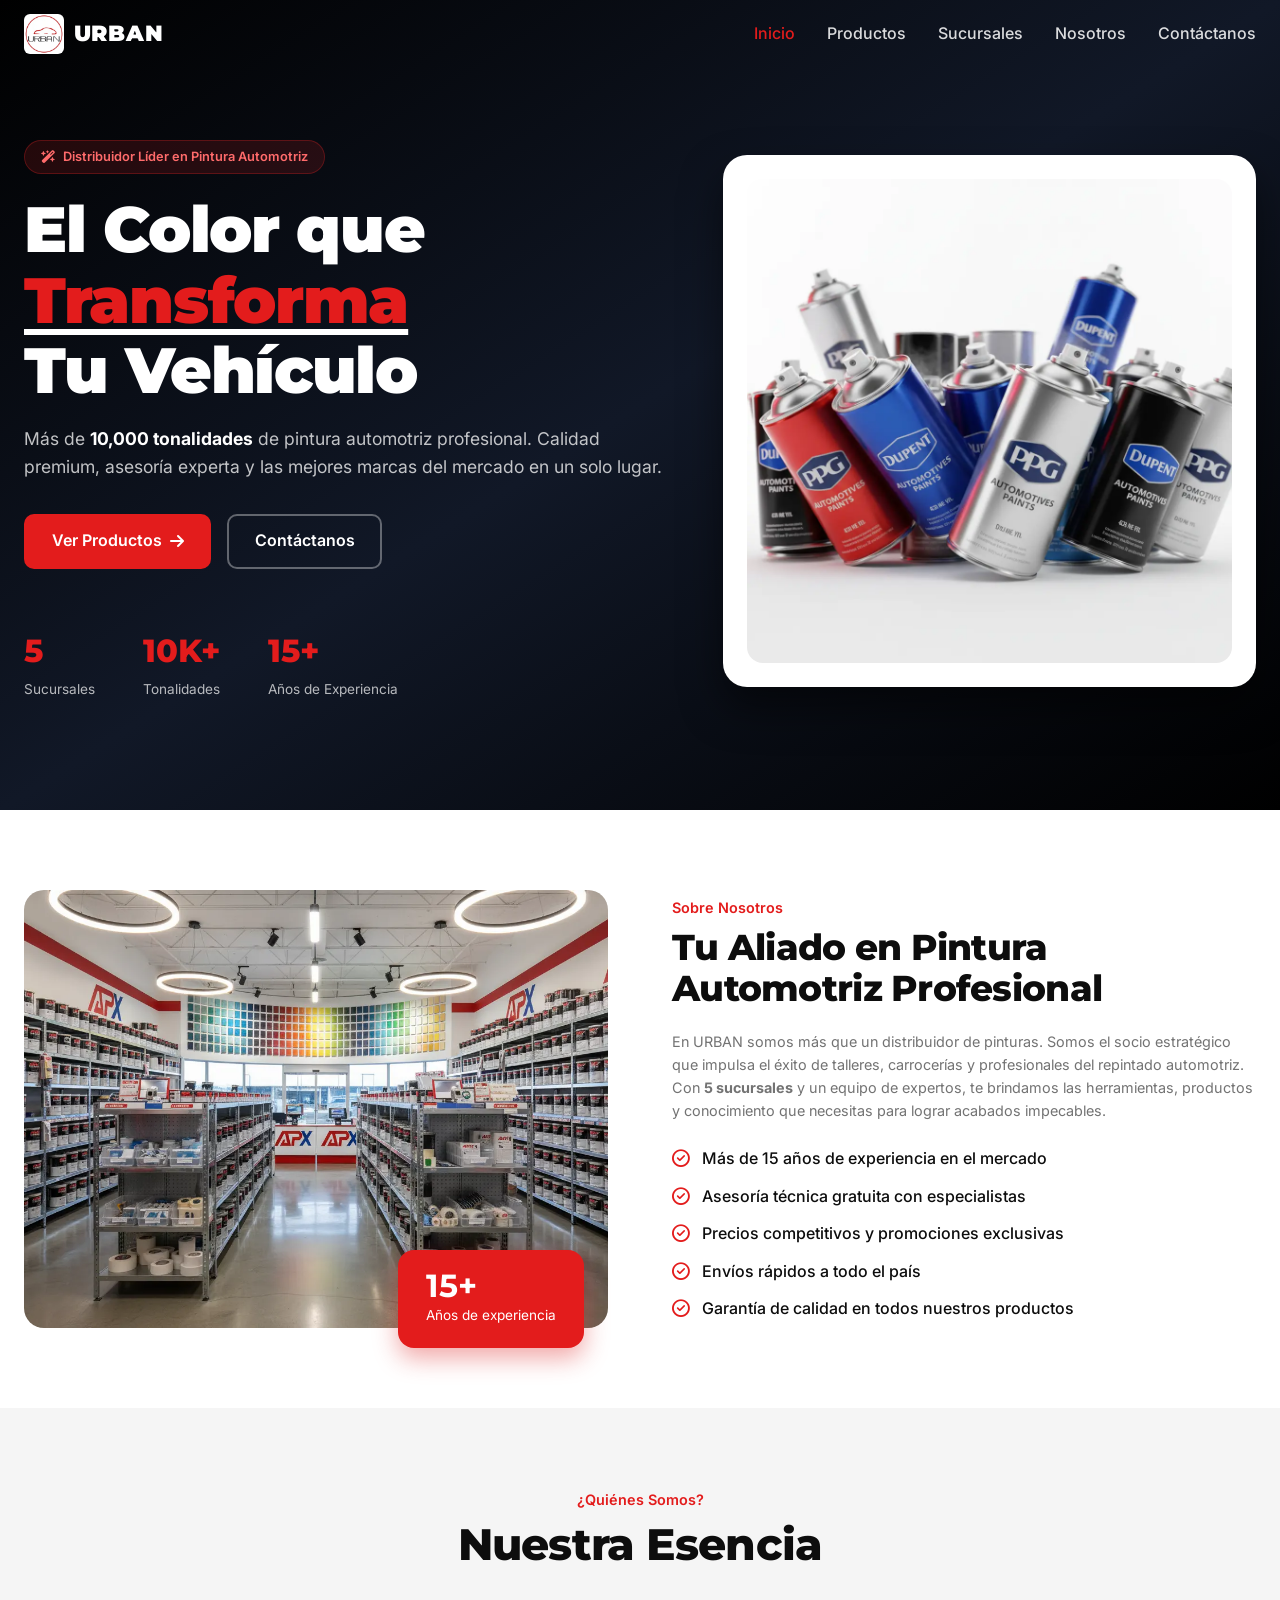
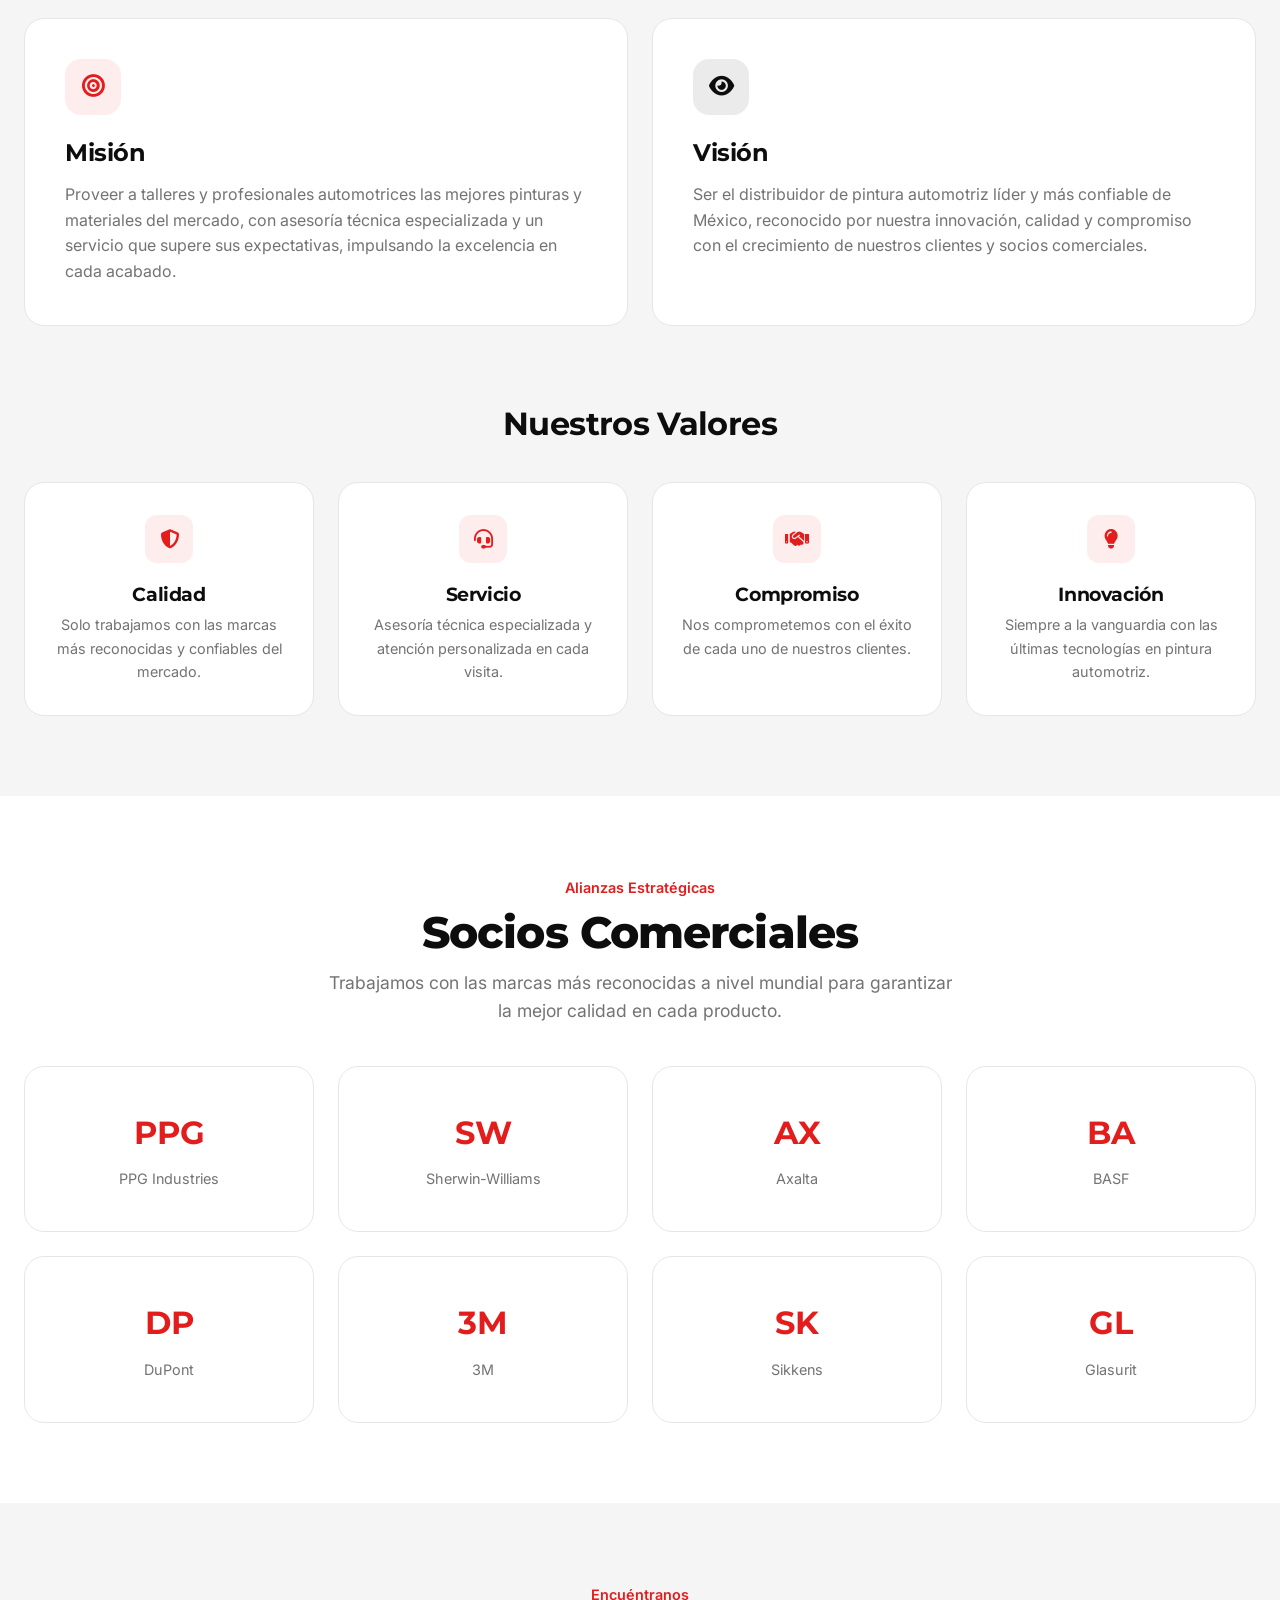
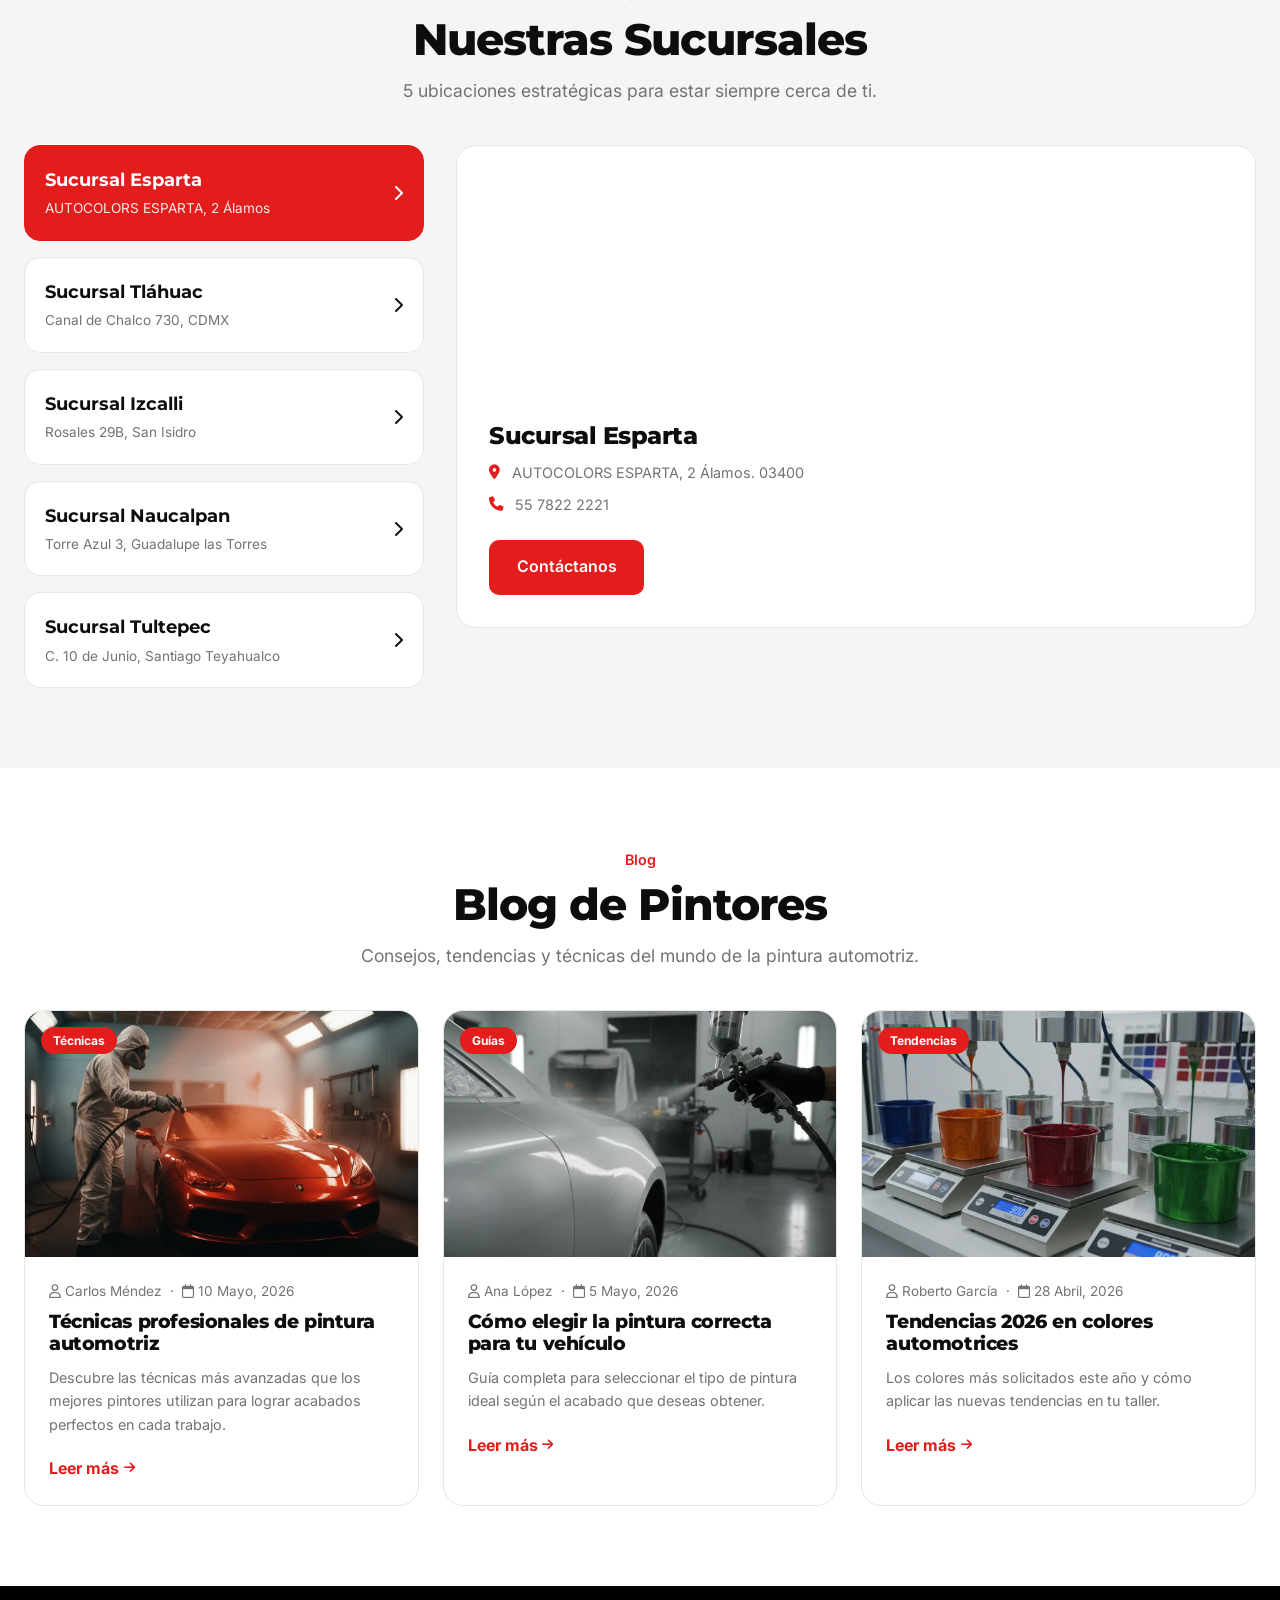
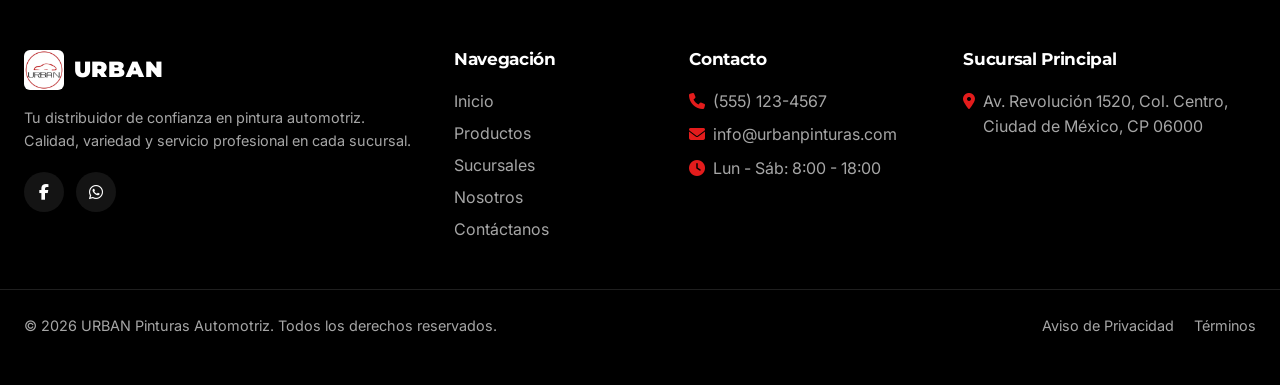
==== commit bc8e8ece: "v3" ====
--- a/index.html
+++ b/index.html
@@ -5,28 +5,25 @@
     <meta charset="UTF-8">
     <meta name="viewport" content="width=device-width, initial-scale=1">
     <title>URBAN | Distribuidor Líder en Pintura Automotriz</title>
-    <meta name="description"
-        content="Distribuidor líder de pinturas automotrices premium, ofreciendo soluciones de acabado de alto rendimiento, igualación de color de precisión y asesoría técnica especializada.">
+    <meta name="description" content="Distribuidor líder de pinturas automotrices premium, ofreciendo soluciones de acabado de alto rendimiento, igualación de color de precisión y asesoría técnica especializada.">
+    <link rel="icon" href="img/LogoUrban.webp" type="image/webp">
     <link rel="preconnect" href="https://fonts.googleapis.com">
     <link rel="preconnect" href="https://fonts.gstatic.com" crossorigin>
-    <link
-        href="https://fonts.googleapis.com/css2?family=Montserrat:wght@600;700;800;900&family=Inter:wght@300;400;500;600&display=swap"
-        rel="stylesheet">
-    <!-- FontAwesome para íconos -->
+    <link href="https://fonts.googleapis.com/css2?family=Montserrat:wght@600;700;800;900&family=Inter:wght@300;400;500;600&display=swap" rel="stylesheet">
     <link rel="stylesheet" href="https://cdnjs.cloudflare.com/ajax/libs/font-awesome/6.4.0/css/all.min.css">
-    <!-- AOS CSS CDN -->
-    <link href="https://unpkg.com/aos@2.3.1/dist/aos.css" rel="stylesheet">
+    <link rel="stylesheet" href="https://unpkg.com/aos@2.3.1/dist/aos.css">
     <link rel="stylesheet" href="styles.css">
 </head>
 
 <body>
+    <a class="skip-link" href="#contenido">Saltar al contenido</a>
 
     <header class="site-header">
         <div class="container nav">
-            <a href="index.html" class="logo"><img src="img/LogoUrban.webp" alt="Urban Logo"><span>URBAN</span></a>
-            <button class="menu-btn" id="menuBtn" aria-label="Abrir menú" aria-expanded="false">&#9776;</button>
+            <a href="index.html" class="logo"><img src="img/LogoUrban.webp" alt="Logo de URBAN" width="40" height="40"><span>URBAN</span></a>
+            <button type="button" class="menu-btn" id="menuBtn" aria-label="Abrir menú" aria-expanded="false" aria-controls="menu"><i class="fa-solid fa-bars" aria-hidden="true"></i></button>
             <ul id="menu">
-                <li><a href="index.html" class="active">Inicio</a></li>
+                <li><a href="index.html" aria-current="page">Inicio</a></li>
                 <li><a href="productos.html">Productos</a></li>
                 <li><a href="sucursales.html">Sucursales</a></li>
                 <li><a href="nosotros.html">Nosotros</a></li>
@@ -35,221 +32,139 @@
         </div>
     </header>
 
-    <main>
+    <main id="contenido">
         <section class="hero">
             <div class="container hero-grid">
-                <div class="hero-content" data-aos="fade-right" data-aos-duration="1000">
-                    <span
-                        style="display: inline-flex; align-items: center; gap: 0.5rem; background: rgba(220, 38, 38, 0.15); border: 1px solid rgba(220, 38, 38, 0.3); color: #ff6b6b; font-size: 0.8rem; font-weight: 600; padding: 0.35rem 1rem; border-radius: 999px; margin-bottom: 1.25rem;">
-                        <i class="fa-solid fa-sparkles"></i> Distribuidor Líder en Pintura Automotriz
-                    </span>
-                    <h1 style="font-size: clamp(2.5rem, 5vw, 4rem); line-height: 1.1; margin-bottom: 1.25rem;">
-                        El Color que <br><span class="text-accent"
-                            style="color: var(--primary); text-decoration: underline; text-decoration-color: #fff; text-underline-offset: 6px;">Transforma</span><br>
-                        Tu Vehículo
-                    </h1>
-                    <p class="lead light" style="margin-bottom: 2rem;">
-                        Más de <strong>10,000 tonalidades</strong> de pintura automotriz profesional. Calidad premium,
-                        asesoría experta y las mejores marcas del mercado en un solo lugar.
-                    </p>
-                    <div class="actions" style="display: flex; gap: 1rem; flex-wrap: wrap; margin-bottom: 3.5rem;">
-                        <a href="productos.html" class="btn btn-primary"
-                            style="display: flex; align-items: center; gap: 0.5rem;">
-                            Ver Productos <i class="fa-solid fa-arrow-right"></i>
-                        </a>
+                <div data-aos="fade-right">
+                    <span class="hero-badge"><i class="fa-solid fa-wand-magic-sparkles" aria-hidden="true"></i> Distribuidor Líder en Pintura Automotriz</span>
+                    <h1>El Color que <span class="text-accent">Transforma</span> Tu Vehículo</h1>
+                    <p class="lead light">Más de <strong>10,000 tonalidades</strong> de pintura automotriz profesional. Calidad premium, asesoría experta y las mejores marcas del mercado en un solo lugar.</p>
+                    <div class="actions">
+                        <a href="productos.html" class="btn btn-primary">Ver Productos <i class="fa-solid fa-arrow-right" aria-hidden="true"></i></a>
                         <a href="contacto.html" class="btn btn-outline">Contáctanos</a>
                     </div>
-                    <div class="stats" style="display: flex; gap: 3rem; flex-wrap: wrap;">
-                        <div><strong style="color: var(--primary); font-size: 2rem;">5</strong><span
-                                style="color: rgba(255,255,255,0.7); font-size: 0.85rem;">Sucursales</span></div>
-                        <div><strong style="color: var(--primary); font-size: 2rem;">10K+</strong><span
-                                style="color: rgba(255,255,255,0.7); font-size: 0.85rem;">Tonalidades</span></div>
-                        <div><strong style="color: var(--primary); font-size: 2rem;">15+</strong><span
-                                style="color: rgba(255,255,255,0.7); font-size: 0.85rem;">Años de Experiencia</span>
-                        </div>
-                    </div>
-                </div>
-
-                <div class="hero-image-container" data-aos="fade-left" data-aos-duration="1000">
-                    <div
-                        style="background: #fff; border-radius: 1.5rem; padding: 1.5rem; box-shadow: 0 20px 40px rgba(0,0,0,0.5);">
-                        <img src="img/Hero.webp" alt="Latas de Pintura Automotriz URBAN"
-                            style="border-radius: 1rem; width: 100%; object-fit: cover;">
-                    </div>
+                    <div class="stats">
+                        <div><strong>5</strong><span>Sucursales</span></div>
+                        <div><strong>10K+</strong><span>Tonalidades</span></div>
+                        <div><strong>15+</strong><span>Años de Experiencia</span></div>
+                    </div>
+                </div>
+                <div class="hero-image-container" data-aos="fade-left">
+                    <img src="img/Hero.webp" alt="Latas de pintura automotriz URBAN" width="1024" height="1024" fetchpriority="high">
                 </div>
             </div>
         </section>
 
         <section class="section">
             <div class="container about">
-                <div class="about-img" data-aos="fade-right" data-aos-duration="1000" style="position: relative;">
-                    <img src="img/Segunda.webp" alt="Sucursal URBAN"
-                        style="border-radius: 1.25rem; width: 100%; object-fit: cover;">
-                    <div class="badge"
-                        style="position: absolute; right: 1.5rem; bottom: -1.25rem; background: var(--primary); color: #fff; border-radius: 1rem; padding: 1.25rem 1.75rem; box-shadow: 0 10px 25px rgba(220, 38, 38, 0.4);">
-                        <strong style="font-size: 2rem; display: block; line-height: 1;">15+</strong>
-                        <span style="font-size: 0.85rem;">Años de experiencia</span>
-                    </div>
-                </div>
-                <div data-aos="fade-left" data-aos-duration="1000">
+                <div class="about-img" data-aos="fade-right">
+                    <img src="img/Segunda.webp" alt="Interior de una sucursal URBAN" width="1344" height="768" loading="lazy">
+                    <div class="badge">
+                        <strong>15+</strong>
+                        <span>Años de experiencia</span>
+                    </div>
+                </div>
+                <div data-aos="fade-left">
                     <p class="kicker">Sobre Nosotros</p>
-                    <h2 style="font-size: 2.25rem; margin-bottom: 1.25rem;">Tu Aliado en Pintura Automotriz Profesional
-                    </h2>
-                    <p class="muted" style="margin-bottom: 1.5rem;">
-                        En URBAN somos más que un distribuidor de pinturas. Somos el socio estratégico que impulsa el
-                        éxito de talleres, carrocerías y profesionales del repintado automotriz. Con <strong>5
-                            sucursales</strong> y un equipo de expertos, te brindamos las herramientas, productos y
-                        conocimiento que necesitas para lograr acabados impecables.
-                    </p>
-                    <ul class="checks" style="display: grid; gap: 0.75rem;">
-                        <li style="display: flex; align-items: center; gap: 0.75rem; font-weight: 500;"><i
-                                class="fa-regular fa-circle-check"
-                                style="color: var(--primary); font-size: 1.1rem;"></i> Más de 15 años de experiencia en
-                            el mercado</li>
-                        <li style="display: flex; align-items: center; gap: 0.75rem; font-weight: 500;"><i
-                                class="fa-regular fa-circle-check"
-                                style="color: var(--primary); font-size: 1.1rem;"></i> Asesoría técnica gratuita con
-                            especialistas</li>
-                        <li style="display: flex; align-items: center; gap: 0.75rem; font-weight: 500;"><i
-                                class="fa-regular fa-circle-check"
-                                style="color: var(--primary); font-size: 1.1rem;"></i> Precios competitivos y
-                            promociones exclusivas</li>
-                        <li style="display: flex; align-items: center; gap: 0.75rem; font-weight: 500;"><i
-                                class="fa-regular fa-circle-check"
-                                style="color: var(--primary); font-size: 1.1rem;"></i> Envíos rápidos a todo el país
-                        </li>
-                        <li style="display: flex; align-items: center; gap: 0.75rem; font-weight: 500;"><i
-                                class="fa-regular fa-circle-check"
-                                style="color: var(--primary); font-size: 1.1rem;"></i> Garantía de calidad en todos
-                            nuestros productos</li>
+                    <h2>Tu Aliado en Pintura Automotriz Profesional</h2>
+                    <p class="muted about-text">En URBAN somos más que un distribuidor de pinturas. Somos el socio estratégico que impulsa el éxito de talleres, carrocerías y profesionales del repintado automotriz. Con <strong>5 sucursales</strong> y un equipo de expertos, te brindamos las herramientas, productos y conocimiento que necesitas para lograr acabados impecables.</p>
+                    <ul class="checks">
+                        <li><i class="fa-regular fa-circle-check" aria-hidden="true"></i> Más de 15 años de experiencia en el mercado</li>
+                        <li><i class="fa-regular fa-circle-check" aria-hidden="true"></i> Asesoría técnica gratuita con especialistas</li>
+                        <li><i class="fa-regular fa-circle-check" aria-hidden="true"></i> Precios competitivos y promociones exclusivas</li>
+                        <li><i class="fa-regular fa-circle-check" aria-hidden="true"></i> Envíos rápidos a todo el país</li>
+                        <li><i class="fa-regular fa-circle-check" aria-hidden="true"></i> Garantía de calidad en todos nuestros productos</li>
                     </ul>
                 </div>
             </div>
         </section>
 
-        <section class="section alt" data-aos="fade-up" data-aos-duration="1000">
+        <section class="section alt" data-aos="fade-up">
             <div class="container">
                 <p class="kicker center">¿Quiénes Somos?</p>
-                <h2 class="center" style="margin-bottom: 3rem;">Nuestra Esencia</h2>
+                <h2 class="center section-title">Nuestra Esencia</h2>
                 <div class="grid grid-2">
-                    <article class="card" style="padding: 2.5rem; border-radius: 1.25rem;">
-                        <div
-                            style="background: rgba(220, 38, 38, 0.08); color: var(--primary); width: 3.5rem; height: 3.5rem; border-radius: 1rem; display: flex; align-items: center; justify-content: center; font-size: 1.4rem; margin-bottom: 1.5rem;">
-                            <i class="fa-solid fa-bullseye"></i>
-                        </div>
-                        <h3 style="font-size: 1.5rem; margin-bottom: 1rem;">Misión</h3>
-                        <p class="muted" style="margin: 0;">Proveer a talleres y profesionales automotrices las mejores
-                            pinturas y materiales del mercado, con asesoría técnica especializada y un servicio que
-                            supere sus expectativas, impulsando la excelencia en cada acabado.</p>
-                    </article>
-                    <article class="card" style="padding: 2.5rem; border-radius: 1.25rem;">
-                        <div
-                            style="background: rgba(0, 0, 0, 0.08); color: var(--fg); width: 3.5rem; height: 3.5rem; border-radius: 1rem; display: flex; align-items: center; justify-content: center; font-size: 1.4rem; margin-bottom: 1.5rem;">
-                            <i class="fa-solid fa-eye"></i>
-                        </div>
-                        <h3 style="font-size: 1.5rem; margin-bottom: 1rem;">Visión</h3>
-                        <p class="muted" style="margin: 0;">Ser el distribuidor de pintura automotriz líder y más
-                            confiable de México, reconocido por nuestra innovación, calidad y compromiso con el
-                            crecimiento de nuestros clientes y socios comerciales.</p>
-                    </article>
-                </div>
-
-                <h3 class="center sub" style="font-size: 2rem; margin-top: 5rem; margin-bottom: 2.5rem;">Nuestros
-                    Valores</h3>
+                    <article class="card card--lg">
+                        <div class="icon-box icon-box--lg"><i class="fa-solid fa-bullseye" aria-hidden="true"></i></div>
+                        <h3>Misión</h3>
+                        <p>Proveer a talleres y profesionales automotrices las mejores pinturas y materiales del mercado, con asesoría técnica especializada y un servicio que supere sus expectativas, impulsando la excelencia en cada acabado.</p>
+                    </article>
+                    <article class="card card--lg">
+                        <div class="icon-box icon-box--lg icon-box--neutral"><i class="fa-solid fa-eye" aria-hidden="true"></i></div>
+                        <h3>Visión</h3>
+                        <p>Ser el distribuidor de pintura automotriz líder y más confiable de México, reconocido por nuestra innovación, calidad y compromiso con el crecimiento de nuestros clientes y socios comerciales.</p>
+                    </article>
+                </div>
+
+                <h3 class="center values-title">Nuestros Valores</h3>
                 <div class="grid grid-4">
-                    <article class="card center" style="padding: 2rem 1.5rem; border-radius: 1.25rem;">
-                        <div
-                            style="background: rgba(220, 38, 38, 0.08); color: var(--primary); width: 3rem; height: 3rem; border-radius: 0.75rem; display: flex; align-items: center; justify-content: center; font-size: 1.2rem; margin: 0 auto 1.25rem;">
-                            <i class="fa-solid fa-shield-halved"></i>
-                        </div>
-                        <h4 style="font-size: 1.2rem; margin-bottom: 0.5rem;">Calidad</h4>
-                        <p class="muted" style="margin: 0; font-size: 0.9rem;">Solo trabajamos con las marcas más
-                            reconocidas y confiables del mercado.</p>
-                    </article>
-                    <article class="card center" style="padding: 2rem 1.5rem; border-radius: 1.25rem;">
-                        <div
-                            style="background: rgba(220, 38, 38, 0.08); color: var(--primary); width: 3rem; height: 3rem; border-radius: 0.75rem; display: flex; align-items: center; justify-content: center; font-size: 1.2rem; margin: 0 auto 1.25rem;">
-                            <i class="fa-solid fa-headset"></i>
-                        </div>
-                        <h4 style="font-size: 1.2rem; margin-bottom: 0.5rem;">Servicio</h4>
-                        <p class="muted" style="margin: 0; font-size: 0.9rem;">Asesoría técnica especializada y atención
-                            personalizada en cada visita.</p>
-                    </article>
-                    <article class="card center" style="padding: 2rem 1.5rem; border-radius: 1.25rem;">
-                        <div
-                            style="background: rgba(220, 38, 38, 0.08); color: var(--primary); width: 3rem; height: 3rem; border-radius: 0.75rem; display: flex; align-items: center; justify-content: center; font-size: 1.2rem; margin: 0 auto 1.25rem;">
-                            <i class="fa-solid fa-handshake"></i>
-                        </div>
-                        <h4 style="font-size: 1.2rem; margin-bottom: 0.5rem;">Compromiso</h4>
-                        <p class="muted" style="margin: 0; font-size: 0.9rem;">Nos comprometemos con el éxito de cada
-                            uno de nuestros clientes.</p>
-                    </article>
-                    <article class="card center" style="padding: 2rem 1.5rem; border-radius: 1.25rem;">
-                        <div
-                            style="background: rgba(220, 38, 38, 0.08); color: var(--primary); width: 3rem; height: 3rem; border-radius: 0.75rem; display: flex; align-items: center; justify-content: center; font-size: 1.2rem; margin: 0 auto 1.25rem;">
-                            <i class="fa-solid fa-lightbulb"></i>
-                        </div>
-                        <h4 style="font-size: 1.2rem; margin-bottom: 0.5rem;">Innovación</h4>
-                        <p class="muted" style="margin: 0; font-size: 0.9rem;">Siempre a la vanguardia con las últimas
-                            tecnologías en pintura automotriz.</p>
-                    </article>
-                </div>
-            </div>
-        </section>
-
-        <section class="section" data-aos="fade-up" data-aos-duration="1000">
+                    <article class="card card--value center">
+                        <div class="icon-box icon-box--center"><i class="fa-solid fa-shield-halved" aria-hidden="true"></i></div>
+                        <h4>Calidad</h4>
+                        <p class="muted">Solo trabajamos con las marcas más reconocidas y confiables del mercado.</p>
+                    </article>
+                    <article class="card card--value center">
+                        <div class="icon-box icon-box--center"><i class="fa-solid fa-headset" aria-hidden="true"></i></div>
+                        <h4>Servicio</h4>
+                        <p class="muted">Asesoría técnica especializada y atención personalizada en cada visita.</p>
+                    </article>
+                    <article class="card card--value center">
+                        <div class="icon-box icon-box--center"><i class="fa-solid fa-handshake" aria-hidden="true"></i></div>
+                        <h4>Compromiso</h4>
+                        <p class="muted">Nos comprometemos con el éxito de cada uno de nuestros clientes.</p>
+                    </article>
+                    <article class="card card--value center">
+                        <div class="icon-box icon-box--center"><i class="fa-solid fa-lightbulb" aria-hidden="true"></i></div>
+                        <h4>Innovación</h4>
+                        <p class="muted">Siempre a la vanguardia con las últimas tecnologías en pintura automotriz.</p>
+                    </article>
+                </div>
+            </div>
+        </section>
+
+        <section class="section" data-aos="fade-up">
             <div class="container center">
                 <p class="kicker">Alianzas Estratégicas</p>
                 <h2>Socios Comerciales</h2>
-                <p class="lead">Trabajamos con las marcas más reconocidas a nivel mundial para garantizar la mejor
-                    calidad en cada producto.</p>
-                <div class="grid grid-4" style="margin-top: 2.5rem;">
-                    <div class="card center" style="padding: 2.5rem 1rem; border-radius: 1.25rem;">
-                        <strong
-                            style="font-family: var(--font-heading); font-size: 2rem; color: var(--primary); display: block; margin-bottom: 0.5rem;">PPG</strong>
+                <p class="lead">Trabajamos con las marcas más reconocidas a nivel mundial para garantizar la mejor calidad en cada producto.</p>
+                <div class="grid grid-4 partners">
+                    <div class="card card--partner center">
+                        <strong class="partner-code">PPG</strong>
                         <span class="muted">PPG Industries</span>
                     </div>
-                    <div class="card center" style="padding: 2.5rem 1rem; border-radius: 1.25rem;">
-                        <strong
-                            style="font-family: var(--font-heading); font-size: 2rem; color: var(--primary); display: block; margin-bottom: 0.5rem;">SW</strong>
+                    <div class="card card--partner center">
+                        <strong class="partner-code">SW</strong>
                         <span class="muted">Sherwin-Williams</span>
                     </div>
-                    <div class="card center" style="padding: 2.5rem 1rem; border-radius: 1.25rem;">
-                        <strong
-                            style="font-family: var(--font-heading); font-size: 2rem; color: var(--primary); display: block; margin-bottom: 0.5rem;">AX</strong>
+                    <div class="card card--partner center">
+                        <strong class="partner-code">AX</strong>
                         <span class="muted">Axalta</span>
                     </div>
-                    <div class="card center" style="padding: 2.5rem 1rem; border-radius: 1.25rem;">
-                        <strong
-                            style="font-family: var(--font-heading); font-size: 2rem; color: var(--primary); display: block; margin-bottom: 0.5rem;">BA</strong>
+                    <div class="card card--partner center">
+                        <strong class="partner-code">BA</strong>
                         <span class="muted">BASF</span>
                     </div>
-                    <div class="card center" style="padding: 2.5rem 1rem; border-radius: 1.25rem;">
-                        <strong
-                            style="font-family: var(--font-heading); font-size: 2rem; color: var(--primary); display: block; margin-bottom: 0.5rem;">DP</strong>
+                    <div class="card card--partner center">
+                        <strong class="partner-code">DP</strong>
                         <span class="muted">DuPont</span>
                     </div>
-                    <div class="card center" style="padding: 2.5rem 1rem; border-radius: 1.25rem;">
-                        <strong
-                            style="font-family: var(--font-heading); font-size: 2rem; color: var(--primary); display: block; margin-bottom: 0.5rem;">3M</strong>
+                    <div class="card card--partner center">
+                        <strong class="partner-code">3M</strong>
                         <span class="muted">3M</span>
                     </div>
-                    <div class="card center" style="padding: 2.5rem 1rem; border-radius: 1.25rem;">
-                        <strong
-                            style="font-family: var(--font-heading); font-size: 2rem; color: var(--primary); display: block; margin-bottom: 0.5rem;">SK</strong>
+                    <div class="card card--partner center">
+                        <strong class="partner-code">SK</strong>
                         <span class="muted">Sikkens</span>
                     </div>
-                    <div class="card center" style="padding: 2.5rem 1rem; border-radius: 1.25rem;">
-                        <strong
-                            style="font-family: var(--font-heading); font-size: 2rem; color: var(--primary); display: block; margin-bottom: 0.5rem;">GL</strong>
+                    <div class="card card--partner center">
+                        <strong class="partner-code">GL</strong>
                         <span class="muted">Glasurit</span>
                     </div>
                 </div>
             </div>
         </section>
 
-        <!-- SUCURSALES-->
-        <section class="section alt" data-aos="fade-up" data-aos-duration="1000">
+        <section class="section alt" data-aos="fade-up">
             <div class="container">
                 <div class="center">
                     <p class="kicker">Encuéntranos</p>
@@ -257,158 +172,102 @@
                     <p class="lead">5 ubicaciones estratégicas para estar siempre cerca de ti.</p>
                 </div>
 
-                <div class="branch-layout" style="margin-top: 2.5rem;">
+                <div class="branch-layout">
                     <div class="branch-list">
-                        <button class="branch-btn active" onclick="selectBranch('esparta', this)">
-                            <div style="display: flex; justify-content: space-between; align-items: center;">
-                                <div>
-                                    <h4 style="margin: 0; font-size: 1.1rem;">Sucursal Esparta</h4>
-                                    <p style="margin: 0.25rem 0 0; font-size: 0.85rem; opacity: 0.9;">AUTOCOLORS
-                                        ESPARTA, 2 Álamos</p>
-                                </div>
-                                <i class="fa-solid fa-chevron-right" style="font-size: 0.9rem;"></i>
-                            </div>
-                        </button>
-
-                        <button class="branch-btn" onclick="selectBranch('tlahuac', this)">
-                            <div style="display: flex; justify-content: space-between; align-items: center;">
-                                <div>
-                                    <h4 style="margin: 0; font-size: 1.1rem;">Sucursal Tláhuac</h4>
-                                    <p class="muted" style="margin: 0.25rem 0 0; font-size: 0.85rem;">Canal de Chalco
-                                        730, CDMX</p>
-                                </div>
-                                <i class="fa-solid fa-chevron-right" style="font-size: 0.9rem;"></i>
-                            </div>
-                        </button>
-
-                        <button class="branch-btn" onclick="selectBranch('izcalli', this)">
-                            <div style="display: flex; justify-content: space-between; align-items: center;">
-                                <div>
-                                    <h4 style="margin: 0; font-size: 1.1rem;">Sucursal Izcalli</h4>
-                                    <p class="muted" style="margin: 0.25rem 0 0; font-size: 0.85rem;">Rosales 29B, San
-                                        Isidro</p>
-                                </div>
-                                <i class="fa-solid fa-chevron-right" style="font-size: 0.9rem;"></i>
-                            </div>
-                        </button>
-
-                        <button class="branch-btn" onclick="selectBranch('naucalpan', this)">
-                            <div style="display: flex; justify-content: space-between; align-items: center;">
-                                <div>
-                                    <h4 style="margin: 0; font-size: 1.1rem;">Sucursal Naucalpan</h4>
-                                    <p class="muted" style="margin: 0.25rem 0 0; font-size: 0.85rem;">Torre Azul 3,
-                                        Guadalupe las Torres</p>
-                                </div>
-                                <i class="fa-solid fa-chevron-right" style="font-size: 0.9rem;"></i>
-                            </div>
-                        </button>
-
-                        <button class="branch-btn" onclick="selectBranch('tultepec', this)">
-                            <div style="display: flex; justify-content: space-between; align-items: center;">
-                                <div>
-                                    <h4 style="margin: 0; font-size: 1.1rem;">Sucursal Tultepec</h4>
-                                    <p class="muted" style="margin: 0.25rem 0 0; font-size: 0.85rem;">C. 10 de Junio,
-                                        Santiago Teyahualco</p>
-                                </div>
-                                <i class="fa-solid fa-chevron-right" style="font-size: 0.9rem;"></i>
-                            </div>
-                        </button>
-                    </div>
-
-                    <div class="card" style="padding: 2rem; border-radius: 1.25rem;">
-                        <div style="border-radius: 0.75rem; overflow: hidden; height: 220px; margin-bottom: 1.5rem;"
-                            id="mapContainer">
-                            <iframe id="branchMap" src="" width="100%" height="100%" style="border:0;" allowfullscreen="" loading="lazy"></iframe>
-                        </div>
-                        <h3 id="branchTitle" style="font-size: 1.5rem; font-weight: 800; margin-bottom: 0.75rem;">
-                            Sucursal Esparta</h3>
-                        <div style="display: grid; gap: 0.5rem; margin-bottom: 1.5rem;" class="muted">
-                            <p style="margin: 0; display: flex; align-items: center; gap: 0.5rem;"><i
-                                    class="fa-solid fa-location-dot" style="color: var(--primary);"></i> <span
-                                    id="branchAddress">AUTOCOLORS ESPARTA, 2 Álamos. 03400</span></p>
-                            <p style="margin: 0; display: flex; align-items: center; gap: 0.5rem;"><i
-                                    class="fa-solid fa-phone" style="color: var(--primary);"></i> <span
-                                    id="branchPhone">55 7822 2221</span></p>
-                            <!-- <p style="margin: 0; display: flex; align-items: center; gap: 0.5rem;"><i class="fa-solid fa-envelope" style="color: var(--primary);"></i> <span id="branchEmail">correo@ejemplo.com</span></p> -->
-                            <!-- <p style="margin: 0; display: flex; align-items: center; gap: 0.5rem;"><i class="fa-solid fa-clock" style="color: var(--primary);"></i> <span id="branchHours">Lun - Sáb: 8:00 - 18:00</span></p> -->
-                        </div>
-                        <a href="contacto.html" class="btn btn-primary"
-                            style="border-radius: 0.75rem; padding: 0.75rem 1.5rem;">Contáctanos</a>
-                    </div>
-                </div>
-            </div>
-        </section>
-
-        <section class="section" data-aos="fade-up" data-aos-duration="1000">
+                        <button type="button" class="branch-btn active" data-title="Sucursal Esparta" data-address="AUTOCOLORS ESPARTA, 2 Álamos. 03400" data-phone="55 7822 2221" aria-pressed="true">
+                            <span>
+                                <span class="branch-btn__name">Sucursal Esparta</span>
+                                <span class="branch-btn__addr">AUTOCOLORS ESPARTA, 2 Álamos</span>
+                            </span>
+                            <i class="fa-solid fa-chevron-right" aria-hidden="true"></i>
+                        </button>
+                        <button type="button" class="branch-btn" data-title="Sucursal Tláhuac" data-address="Canal de Chalco 730, CDMX, 09970" data-phone="55 7940 4687" aria-pressed="false">
+                            <span>
+                                <span class="branch-btn__name">Sucursal Tláhuac</span>
+                                <span class="branch-btn__addr">Canal de Chalco 730, CDMX</span>
+                            </span>
+                            <i class="fa-solid fa-chevron-right" aria-hidden="true"></i>
+                        </button>
+                        <button type="button" class="branch-btn" data-title="Sucursal Izcalli" data-address="Rosales 29B. 005 San Isidro, 54730" data-phone="55 5868 6626" aria-pressed="false">
+                            <span>
+                                <span class="branch-btn__name">Sucursal Izcalli</span>
+                                <span class="branch-btn__addr">Rosales 29B, San Isidro</span>
+                            </span>
+                            <i class="fa-solid fa-chevron-right" aria-hidden="true"></i>
+                        </button>
+                        <button type="button" class="branch-btn" data-title="Sucursal Naucalpan" data-address="Torre Azul 3. Guadalupe las Torres, 54743" data-phone="55 2505 2214" aria-pressed="false">
+                            <span>
+                                <span class="branch-btn__name">Sucursal Naucalpan</span>
+                                <span class="branch-btn__addr">Torre Azul 3, Guadalupe las Torres</span>
+                            </span>
+                            <i class="fa-solid fa-chevron-right" aria-hidden="true"></i>
+                        </button>
+                        <button type="button" class="branch-btn" data-title="Sucursal Tultepec" data-address="C. 10 de Junio, Santiago Teyahualco, 54980 Tultepec" data-phone="55 5885 6172" aria-pressed="false">
+                            <span>
+                                <span class="branch-btn__name">Sucursal Tultepec</span>
+                                <span class="branch-btn__addr">C. 10 de Junio, Santiago Teyahualco</span>
+                            </span>
+                            <i class="fa-solid fa-chevron-right" aria-hidden="true"></i>
+                        </button>
+                    </div>
+
+                    <div class="card branch-card">
+                        <div class="map-frame">
+                            <iframe id="branchMap" src="https://maps.google.com/maps?q=AUTOCOLORS+ESPARTA%2C+2+%C3%81lamos.+03400%2C+M%C3%A9xico&output=embed" title="Mapa de la sucursal" loading="lazy" referrerpolicy="no-referrer-when-downgrade" allowfullscreen></iframe>
+                        </div>
+                        <h3 id="branchTitle">Sucursal Esparta</h3>
+                        <div class="info-list">
+                            <p class="info-row"><i class="fa-solid fa-location-dot" aria-hidden="true"></i> <span id="branchAddress">AUTOCOLORS ESPARTA, 2 Álamos. 03400</span></p>
+                            <p class="info-row"><i class="fa-solid fa-phone" aria-hidden="true"></i> <a id="branchPhone" href="tel:+525578222221">55 7822 2221</a></p>
+                        </div>
+                        <a href="contacto.html" class="btn btn-primary">Contáctanos</a>
+                    </div>
+                </div>
+            </div>
+        </section>
+
+        <section class="section" data-aos="fade-up">
             <div class="container">
                 <div class="center">
-                    <p class="kicker">BLOG</p>
+                    <p class="kicker">Blog</p>
                     <h2>Blog de Pintores</h2>
                     <p class="lead">Consejos, tendencias y técnicas del mundo de la pintura automotriz.</p>
                 </div>
-
-                <div class="grid grid-3" style="margin-top: 2.5rem;">
-                    <article class="card post" style="border-radius: 1.25rem; overflow: hidden;">
-                        <div style="position: relative;">
-                            <img src="img/Tecnicas.webp" alt="Técnicas profesionales"
-                                style="width: 100%; aspect-ratio: 16/10; object-fit: cover;">
-                            <span
-                                style="position: absolute; top: 1rem; left: 1rem; background: var(--primary); color: #fff; font-size: 0.75rem; font-weight: 700; padding: 0.25rem 0.75rem; border-radius: 999px;">Técnicas</span>
-                        </div>
-                        <div class="post-body" style="padding: 1.5rem;">
-                            <p class="meta muted" style="font-size: 0.85rem; margin-bottom: 0.5rem;"><i
-                                    class="fa-regular fa-user"></i> Carlos Méndez &nbsp;·&nbsp; <i
-                                    class="fa-regular fa-calendar"></i> 10 Mayo, 2026</p>
-                            <h3 style="font-size: 1.2rem; font-weight: 800; margin-bottom: 0.75rem;">Técnicas
-                                profesionales de pintura automotriz</h3>
-                            <p class="muted" style="font-size: 0.9rem; margin-bottom: 1.25rem;">Descubre las técnicas
-                                más avanzadas que los mejores pintores utilizan para lograr acabados perfectos en cada
-                                trabajo.</p>
-                            <a href="#" class="more"
-                                style="color: var(--primary); font-weight: 700; display: inline-flex; align-items: center; gap: 0.3rem;">Leer
-                                más <i class="fa-solid fa-arrow-right" style="font-size: 0.8rem;"></i></a>
-                        </div>
-                    </article>
-
-                    <article class="card post" style="border-radius: 1.25rem; overflow: hidden;">
-                        <div style="position: relative;">
-                            <img src="img/Guias.webp" alt="Cómo elegir la pintura correcta"
-                                style="width: 100%; aspect-ratio: 16/10; object-fit: cover;">
-                            <span
-                                style="position: absolute; top: 1rem; left: 1rem; background: var(--primary); color: #fff; font-size: 0.75rem; font-weight: 700; padding: 0.25rem 0.75rem; border-radius: 999px;">Guías</span>
-                        </div>
-                        <div class="post-body" style="padding: 1.5rem;">
-                            <p class="meta muted" style="font-size: 0.85rem; margin-bottom: 0.5rem;"><i
-                                    class="fa-regular fa-user"></i> Ana López &nbsp;·&nbsp; <i
-                                    class="fa-regular fa-calendar"></i> 5 Mayo, 2026</p>
-                            <h3 style="font-size: 1.2rem; font-weight: 800; margin-bottom: 0.75rem;">Cómo elegir la
-                                pintura correcta para tu vehículo</h3>
-                            <p class="muted" style="font-size: 0.9rem; margin-bottom: 1.25rem;">Guía completa para
-                                seleccionar el tipo de pintura ideal según el acabado que deseas obtener.</p>
-                            <a href="#" class="more"
-                                style="color: var(--primary); font-weight: 700; display: inline-flex; align-items: center; gap: 0.3rem;">Leer
-                                más <i class="fa-solid fa-arrow-right" style="font-size: 0.8rem;"></i></a>
-                        </div>
-                    </article>
-
-                    <article class="card post" style="border-radius: 1.25rem; overflow: hidden;">
-                        <div style="position: relative;">
-                            <img src="img/Tendencias.webp" alt="Tendencias 2026 en colores"
-                                style="width: 100%; aspect-ratio: 16/10; object-fit: cover;">
-                            <span
-                                style="position: absolute; top: 1rem; left: 1rem; background: var(--primary); color: #fff; font-size: 0.75rem; font-weight: 700; padding: 0.25rem 0.75rem; border-radius: 999px;">Tendencias</span>
-                        </div>
-                        <div class="post-body" style="padding: 1.5rem;">
-                            <p class="meta muted" style="font-size: 0.85rem; margin-bottom: 0.5rem;"><i
-                                    class="fa-regular fa-user"></i> Roberto García &nbsp;·&nbsp; <i
-                                    class="fa-regular fa-calendar"></i> 28 Abril, 2026</p>
-                            <h3 style="font-size: 1.2rem; font-weight: 800; margin-bottom: 0.75rem;">Tendencias 2026 en
-                                colores automotrices</h3>
-                            <p class="muted" style="font-size: 0.9rem; margin-bottom: 1.25rem;">Los colores más
-                                solicitados este año y cómo aplicar las nuevas tendencias en tu taller.</p>
-                            <a href="#" class="more"
-                                style="color: var(--primary); font-weight: 700; display: inline-flex; align-items: center; gap: 0.3rem;">Leer
-                                más <i class="fa-solid fa-arrow-right" style="font-size: 0.8rem;"></i></a>
+                <div class="grid grid-3">
+                    <article class="card post">
+                        <div class="post-media">
+                            <img src="img/Tecnicas.webp" alt="Técnicas profesionales de pintura automotriz" width="1344" height="768" loading="lazy">
+                            <span class="post-tag">Técnicas</span>
+                        </div>
+                        <div class="post-body">
+                            <p class="meta"><i class="fa-regular fa-user" aria-hidden="true"></i> Carlos Méndez &nbsp;·&nbsp; <i class="fa-regular fa-calendar" aria-hidden="true"></i> 10 Mayo, 2026</p>
+                            <h3>Técnicas profesionales de pintura automotriz</h3>
+                            <p class="post-excerpt">Descubre las técnicas más avanzadas que los mejores pintores utilizan para lograr acabados perfectos en cada trabajo.</p>
+                            <a href="#" class="more">Leer más <i class="fa-solid fa-arrow-right" aria-hidden="true"></i></a>
+                        </div>
+                    </article>
+                    <article class="card post">
+                        <div class="post-media">
+                            <img src="img/Guias.webp" alt="Cómo elegir la pintura correcta para tu vehículo" width="1344" height="768" loading="lazy">
+                            <span class="post-tag">Guías</span>
+                        </div>
+                        <div class="post-body">
+                            <p class="meta"><i class="fa-regular fa-user" aria-hidden="true"></i> Ana López &nbsp;·&nbsp; <i class="fa-regular fa-calendar" aria-hidden="true"></i> 5 Mayo, 2026</p>
+                            <h3>Cómo elegir la pintura correcta para tu vehículo</h3>
+                            <p class="post-excerpt">Guía completa para seleccionar el tipo de pintura ideal según el acabado que deseas obtener.</p>
+                            <a href="#" class="more">Leer más <i class="fa-solid fa-arrow-right" aria-hidden="true"></i></a>
+                        </div>
+                    </article>
+                    <article class="card post">
+                        <div class="post-media">
+                            <img src="img/Tendencias.webp" alt="Tendencias 2026 en colores automotrices" width="1344" height="768" loading="lazy">
+                            <span class="post-tag">Tendencias</span>
+                        </div>
+                        <div class="post-body">
+                            <p class="meta"><i class="fa-regular fa-user" aria-hidden="true"></i> Roberto García &nbsp;·&nbsp; <i class="fa-regular fa-calendar" aria-hidden="true"></i> 28 Abril, 2026</p>
+                            <h3>Tendencias 2026 en colores automotrices</h3>
+                            <p class="post-excerpt">Los colores más solicitados este año y cómo aplicar las nuevas tendencias en tu taller.</p>
+                            <a href="#" class="more">Leer más <i class="fa-solid fa-arrow-right" aria-hidden="true"></i></a>
                         </div>
                     </article>
                 </div>
@@ -419,20 +278,17 @@
     <footer class="site-footer">
         <div class="container footer-grid">
             <div>
-                <a href="index.html" class="logo" style="color: #fff;"><img src="img/LogoUrban.webp"
-                        alt="Urban"><span>URBAN</span></a>
-                <p style="margin-top: 1rem; font-size: 0.9rem;">Tu distribuidor de confianza en pintura automotriz.
-                    Calidad, variedad y servicio profesional en cada sucursal.</p>
+                <a href="index.html" class="logo"><img src="img/LogoUrban.webp" alt="Logo de URBAN" width="40" height="40" loading="lazy"><span>URBAN</span></a>
+                <p class="footer-text">Tu distribuidor de confianza en pintura automotriz. Calidad, variedad y servicio profesional en cada sucursal.</p>
                 <div class="social-links">
-                    <a href="https://www.facebook.com/TiendasUrbanCoatings" target="_blank" aria-label="Facebook"><i
-                            class="fa-brands fa-facebook-f"></i></a>
-                    <a href="#" aria-label="WhatsApp"><i class="fa-brands fa-whatsapp"></i></a>
+                    <a href="https://www.facebook.com/TiendasUrbanCoatings" target="_blank" rel="noopener noreferrer" aria-label="Facebook"><i class="fa-brands fa-facebook-f" aria-hidden="true"></i></a>
+                    <a href="#" aria-label="WhatsApp"><i class="fa-brands fa-whatsapp" aria-hidden="true"></i></a>
                 </div>
             </div>
             <div>
-                <h4 style="margin-bottom: 1.2rem;">Navegación</h4>
+                <h4>Navegación</h4>
                 <ul>
-                    <li><a href="index.html" class="active">Inicio</a></li>
+                    <li><a href="index.html">Inicio</a></li>
                     <li><a href="productos.html">Productos</a></li>
                     <li><a href="sucursales.html">Sucursales</a></li>
                     <li><a href="nosotros.html">Nosotros</a></li>
@@ -440,19 +296,14 @@
                 </ul>
             </div>
             <div>
-                <h4 style="margin-bottom: 1.2rem;">Contacto</h4>
-                <p style="display: flex; align-items: center; gap: 0.5rem; margin-bottom: 0.5rem;"><i
-                        class="fa-solid fa-phone" style="color: var(--primary);"></i> (555) 123-4567</p>
-                <p style="display: flex; align-items: center; gap: 0.5rem; margin-bottom: 0.5rem;"><i
-                        class="fa-solid fa-envelope" style="color: var(--primary);"></i> info@urbanpinturas.com</p>
-                <p style="display: flex; align-items: center; gap: 0.5rem;"><i class="fa-solid fa-clock"
-                        style="color: var(--primary);"></i> Lun - Sáb: 8:00 - 18:00</p>
+                <h4>Contacto</h4>
+                <p class="footer-line"><i class="fa-solid fa-phone" aria-hidden="true"></i> (555) 123-4567</p>
+                <p class="footer-line"><i class="fa-solid fa-envelope" aria-hidden="true"></i> info@urbanpinturas.com</p>
+                <p class="footer-line"><i class="fa-solid fa-clock" aria-hidden="true"></i> Lun - Sáb: 8:00 - 18:00</p>
             </div>
             <div>
-                <h4 style="margin-bottom: 1.2rem;">Sucursal Principal</h4>
-                <p style="display: flex; align-items: flex-start; gap: 0.5rem;"><i class="fa-solid fa-location-dot"
-                        style="color: var(--primary); margin-top: 0.2rem;"></i> Av. Revolución 1520, Col. Centro, Ciudad
-                    de México, CP 06000</p>
+                <h4>Sucursal Principal</h4>
+                <p class="footer-line"><i class="fa-solid fa-location-dot" aria-hidden="true"></i> Av. Revolución 1520, Col. Centro, Ciudad de México, CP 06000</p>
             </div>
         </div>
         <div class="container footer-bottom">
@@ -462,58 +313,6 @@
     </footer>
 
     <script src="https://unpkg.com/aos@2.3.1/dist/aos.js"></script>
-    <script>
-        AOS.init({ once: true, offset: 80, duration: 800 });
-
-        const branchesData = {
-            esparta: {
-                title: "Sucursal Esparta",
-                address: "AUTOCOLORS ESPARTA, 2 Álamos. 03400",
-                phone: "55 7822 2221",
-                map: "" // Reemplazar con iframe 
-                /* email: "", hours: "" */
-            },
-            tlahuac: {
-                title: "Sucursal Tláhuac",
-                address: "Canal de Chalco 730, CDMX, 09970",
-                phone: "55 7940 4687",
-                map: "" // Reemplazar con iframe
-                /* email: "", hours: "" */
-            },
-            izcalli: {
-                title: "Sucursal Izcalli",
-                address: "Rosales 29B. 005 San Isidro, 54730",
-                phone: "55 5868 6626",
-                map: "" // Reemplazar con iframe URL de Izcalli
-                /* email: "", hours: "" */
-            },
-            naucalpan: {
-                title: "Sucursal Naucalpan",
-                address: "Torre Azul 3. Guadalupe las Torres, 54743",
-                phone: "55 2505 2214",
-                map: "" // Reemplazar con iframe URL de Naucalpan
-                /* email: "", hours: "" */
-            },
-            tultepec: {
-                title: "Sucursal Tultepec",
-                address: "C. 10 de Junio, Santiago Teyahualco, 54980 Tultepec",
-                phone: "55 5885 6172",
-                map: "" // Reemplazar con iframe URL de Tultepec
-                /* email: "", hours: "" */
-            }
-        };
-
-        function selectBranch(key, element) {
-            document.querySelectorAll('.branch-btn').forEach(btn => btn.classList.remove('active'));
-            element.classList.add('active');
-
-            const b = branchesData[key];
-            document.getElementById('branchTitle').innerText = b.title;
-            document.getElementById('branchAddress').innerText = b.address;
-            document.getElementById('branchPhone').innerText = b.phone;
-            // Actualizar el mapa si se quiere 
-        }
-    </script>
     <script src="script.js"></script>
 </body>
 
--- a/styles.css
+++ b/styles.css
@@ -1,19 +1,27 @@
+/*BASE*/
 *,
 *::before,
 *::after {
-  box-sizing: border-box
+  box-sizing: border-box;
 }
 
 :root {
   --primary: hsl(0 78% 50%);
   --primary-dark: hsl(0 78% 42%);
+  --primary-soft: hsl(0 78% 50% / .08);
   --fg: hsl(0 0% 5%);
   --muted: hsl(0 0% 96%);
   --muted-fg: hsl(0 0% 45%);
   --border: hsl(0 0% 90%);
+  --success: #15803d;
   --radius: .625rem;
+  --radius-lg: 1.25rem;
   --font-heading: "Montserrat", sans-serif;
   --font-body: "Inter", sans-serif;
+}
+
+html {
+  scroll-behavior: smooth;
 }
 
 body {
@@ -21,7 +29,7 @@
   font-family: var(--font-body);
   color: var(--fg);
   line-height: 1.6;
-  background: #fff
+  background: #fff;
 }
 
 h1,
@@ -31,111 +39,107 @@
   font-family: var(--font-heading);
   margin: 0 0 .75rem;
   line-height: 1.15;
-  letter-spacing: -.02em
-}
-
-h1 {
-  font-size: clamp(2.25rem, 5vw, 3.75rem);
-  font-weight: 900
-}
-
-h2 {
-  font-size: clamp(1.75rem, 4vw, 2.75rem);
-  font-weight: 800
-}
-
-h3 {
-  font-size: 1.35rem;
-  font-weight: 700
-}
-
-h4 {
-  font-size: 1.05rem;
-  font-weight: 700
-}
-
-p {
-  margin: 0 0 1rem
-}
-
-a {
-  color: inherit;
-  text-decoration: none
-}
-
-img {
-  max-width: 100%;
-  display: block
-}
-
-ul {
-  list-style: none;
-  margin: 0;
-  padding: 0
-}
+  letter-spacing: -.02em;
+}
+
+h1 { font-size: clamp(2.25rem, 5vw, 3.75rem); font-weight: 900; }
+h2 { font-size: clamp(1.75rem, 4vw, 2.75rem); font-weight: 800; }
+h3 { font-size: 1.35rem; font-weight: 700; }
+h4 { font-size: 1.05rem; font-weight: 700; }
+
+p { margin: 0 0 1rem; }
+a { color: inherit; text-decoration: none; }
+img { max-width: 100%; height: auto; display: block; }
+ul { list-style: none; margin: 0; padding: 0; }
 
 :focus-visible {
   outline: 3px solid var(--primary);
-  outline-offset: 3px
-}
-
+  outline-offset: 3px;
+}
+
+.skip-link {
+  position: absolute;
+  left: 1rem;
+  top: -4rem;
+  z-index: 100;
+  background: var(--primary);
+  color: #fff;
+  padding: .6rem 1rem;
+  border-radius: var(--radius);
+  transition: top .2s;
+}
+
+.skip-link:focus {
+  top: 1rem;
+}
+
+/*UTILIDADES*/
 .container {
   max-width: 80rem;
   margin: 0 auto;
-  padding: 0 1.5rem
-}
-
-.section {
-  padding: 5rem 0
-}
-
-.alt {
-  background: var(--muted)
-}
-
-.center {
-  text-align: center
-}
-
-.center .lead {
-  margin-left: auto;
-  margin-right: auto
-}
+  padding: 0 1.5rem;
+}
+
+.section { padding: 5rem 0; }
+.alt { background: var(--muted); }
+.center { text-align: center; }
+.center .lead { margin-left: auto; margin-right: auto; }
 
 .kicker {
   color: var(--primary);
   font-weight: 600;
   font-size: .9rem;
-  margin-bottom: .5rem
-}
-
-.kicker.light {
-  color: #ff6b6b
-}
+  margin-bottom: .5rem;
+}
+
+.kicker.light { color: #ff6b6b; }
 
 .lead {
   color: var(--muted-fg);
   font-size: 1.1rem;
   max-width: 40rem;
-  margin-bottom: 2.5rem
-}
-
-.lead.light {
-  color: rgba(255, 255, 255, .75)
-}
-
-.sub {
-  margin-top: 3rem
-}
+  margin-bottom: 2.5rem;
+}
+
+.lead.light { color: rgba(255, 255, 255, .75); }
 
 .muted {
   color: var(--muted-fg);
-  font-size: .9rem
-}
-
-/* Botones */
+  font-size: .9rem;
+}
+
+.section-title { margin-bottom: 3rem; }
+
+.icon-box {
+  display: flex;
+  align-items: center;
+  justify-content: center;
+  flex-shrink: 0;
+  width: 3rem;
+  height: 3rem;
+  border-radius: .75rem;
+  background: var(--primary-soft);
+  color: var(--primary);
+  font-size: 1.2rem;
+}
+
+.icon-box--lg {
+  width: 3.5rem;
+  height: 3.5rem;
+  border-radius: 1rem;
+  font-size: 1.4rem;
+  margin-bottom: 1.5rem;
+}
+
+.icon-box--neutral { background: rgba(0, 0, 0, .08); color: var(--fg); }
+.icon-box--center { margin: 0 auto 1.25rem; }
+
+/*BOTONES*/
 .btn {
-  display: inline-block;
+  display: inline-flex;
+  align-items: center;
+  justify-content: center;
+  gap: .5rem;
   padding: .8rem 1.6rem;
   border-radius: var(--radius);
   font: inherit;
@@ -143,47 +147,41 @@
   border: 2px solid transparent;
   cursor: pointer;
   text-align: center;
-  transition: background .2s
-}
-
-.btn-primary {
-  background: var(--primary);
-  color: #fff
-}
-
-.btn-primary:hover {
-  background: var(--primary-dark)
-}
-
-.btn-outline {
-  border-color: rgba(255, 255, 255, .35);
-  color: #fff
-}
-
-.btn-outline:hover {
-  background: rgba(255, 255, 255, .12)
-}
-
-.btn-block {
-  display: block;
-  width: 100%
-}
-
-/* Header */
+  transition: background .2s, border-color .2s, color .2s;
+}
+
+.btn-primary { background: var(--primary); color: #fff; }
+.btn-primary:hover { background: var(--primary-dark); }
+
+.btn-outline { border-color: rgba(255, 255, 255, .35); color: #fff; }
+.btn-outline:hover { background: rgba(255, 255, 255, .12); }
+
+.btn-outline-dark { border-color: var(--border); color: var(--fg); }
+.btn-outline-dark:hover { border-color: var(--primary); color: var(--primary); }
+
+.btn-block { display: flex; width: 100%; }
+
+/*HEADER*/
 .site-header {
-  position: sticky;
-  top: 0;
+  position: fixed;
+  inset: 0 0 auto 0;
   z-index: 50;
+  background: transparent;
+  border-bottom: 1px solid transparent;
+  transition: background .3s, border-color .3s, backdrop-filter .3s;
+}
+
+.site-header.scrolled {
   background: rgba(255, 255, 255, .95);
   backdrop-filter: blur(12px);
-  border-bottom: 1px solid var(--border)
+  border-bottom-color: var(--border);
 }
 
 .nav {
   display: flex;
   align-items: center;
   justify-content: space-between;
-  height: 4.25rem
+  height: 4.25rem;
 }
 
 .logo {
@@ -193,106 +191,132 @@
   font-family: var(--font-heading);
   font-weight: 900;
   font-size: 1.4rem;
-  letter-spacing: .04em
-}
+  letter-spacing: .04em;
+  transition: color .3s;
+}
+
+.site-header .logo { color: #fff; }
+.site-header.scrolled .logo { color: var(--fg); }
 
 .logo img {
+  width: 2.5rem;
   height: 2.5rem;
-  width: auto;
-  border-radius: .375rem
-}
-
-.nav ul {
-  display: flex;
-  gap: 2rem
-}
+  border-radius: .375rem;
+}
+
+.nav ul { display: flex; gap: 2rem; }
 
 .nav ul a {
   font-weight: 500;
-  color: var(--muted-fg);
-  transition: color .2s
-}
+  color: rgba(255, 255, 255, .85);
+  transition: color .2s;
+}
+
+.site-header.scrolled .nav ul a { color: var(--muted-fg); }
 
 .nav ul a:hover,
-.nav ul a.active {
-  color: var(--primary)
-}
+.nav ul a[aria-current="page"],
+.site-header.scrolled .nav ul a:hover,
+.site-header.scrolled .nav ul a[aria-current="page"] { color: var(--primary); }
 
 .menu-btn {
   display: none;
   background: none;
   border: 0;
-  font-size: 1.75rem;
-  cursor: pointer
-}
-
-/* Hero */
+  font-size: 1.5rem;
+  color: #fff;
+  cursor: pointer;
+  transition: color .3s;
+}
+
+.site-header.scrolled .menu-btn { color: var(--fg); }
+
+/*HERO*/
 .hero {
   background: linear-gradient(to bottom right, #000, #111827, #000);
   color: #fff;
   padding: 8rem 0 6rem;
   min-height: 90vh;
   display: flex;
-  align-items: center
+  align-items: center;
 }
 
 .hero-grid {
   display: grid;
-  grid-template-columns: 1.1fr 0.9fr;
+  grid-template-columns: 1.1fr .9fr;
   gap: 3rem;
-  align-items: center
+  align-items: center;
+}
+
+.hero-badge {
+  display: inline-flex;
+  align-items: center;
+  gap: .5rem;
+  background: rgba(220, 38, 38, .15);
+  border: 1px solid rgba(220, 38, 38, .3);
+  color: #ff6b6b;
+  font-size: .8rem;
+  font-weight: 600;
+  padding: .35rem 1rem;
+  border-radius: 999px;
+  margin-bottom: 1.25rem;
 }
 
 .hero h1 {
+  font-size: clamp(2.5rem, 5vw, 4rem);
+  line-height: 1.1;
   max-width: 46rem;
-  margin-bottom: 1.25rem
+  margin-bottom: 1.25rem;
 }
 
 .text-accent {
+  display: block;
   color: var(--primary);
   text-decoration: underline;
   text-decoration-color: #fff;
   text-underline-offset: 6px;
 }
 
+.hero .lead { margin-bottom: 2rem; }
+.hero .lead strong { color: #fff; }
+
 .actions {
   display: flex;
   gap: 1rem;
   flex-wrap: wrap;
-  margin-bottom: 3.5rem
+  margin-bottom: 3.5rem;
 }
 
 .stats {
   display: flex;
   gap: 3rem;
-  flex-wrap: wrap
+  flex-wrap: wrap;
 }
 
 .stats strong {
   display: block;
   font-family: var(--font-heading);
-  font-size: 2.25rem;
+  font-size: 2rem;
   font-weight: 800;
-  color: var(--primary)
+  color: var(--primary);
 }
 
 .stats span {
   color: rgba(255, 255, 255, .7);
-  font-size: .9rem
+  font-size: .85rem;
 }
 
 .hero-image-container {
-  background: rgba(255, 255, 255, .03);
+  background: #fff;
   padding: 1.5rem;
   border-radius: 1.5rem;
-  border: 1px solid rgba(255, 255, 255, .1);
-  box-shadow: 0 25px 50px -12px rgba(0, 0, 0, .5)
+  box-shadow: 0 20px 40px rgba(0, 0, 0, .5);
 }
 
 .hero-image-container img {
+  width: 100%;
   border-radius: 1rem;
-  width: 100%;
-  object-fit: cover
+  object-fit: cover;
 }
 
 .page-hero {
@@ -300,153 +324,231 @@
   background-size: cover;
   background-position: center;
   color: #fff;
-  padding: 5rem 0 4rem
-}
-
-.page-hero .lead {
-  margin-bottom: 0
-}
-
-/* Grids y tarjetas */
-.grid {
-  display: grid;
-  gap: 1.5rem
-}
-
-.grid-2 {
-  grid-template-columns: repeat(auto-fit, minmax(18rem, 1fr))
-}
-
-.grid-3 {
-  grid-template-columns: repeat(3, minmax(0, 1fr));
-}
-
-.grid-4 {
-  display: grid;
-  grid-template-columns: repeat(4, minmax(0, 1fr));
-  gap: 1.5rem;
-}
-
-.grid-8 {
-  grid-template-columns: repeat(auto-fit, minmax(9rem, 1fr))
-}
+  text-align: center;
+  padding: 9rem 0 4rem; 
+}
+
+.page-hero .lead { margin: 0 auto; }
+.page-hero--productos { background-image: linear-gradient(rgba(0, 0, 0, .75), rgba(0, 0, 0, .75)), url("img/NuevosProductos.webp"); }
+.page-hero--nosotros { background-image: linear-gradient(rgba(0, 0, 0, .75), rgba(0, 0, 0, .75)), url("img/Segunda.webp"); }
+
+/*GRIDS Y TARJETAS*/
+.grid { display: grid; gap: 1.5rem; }
+.grid-2 { grid-template-columns: repeat(auto-fit, minmax(18rem, 1fr)); }
+.grid-3 { grid-template-columns: repeat(3, minmax(0, 1fr)); }
+.grid-4 { grid-template-columns: repeat(4, minmax(0, 1fr)); }
 
 .card {
   background: #fff;
   border: 1px solid var(--border);
   border-radius: 1rem;
   padding: 1.75rem;
-  transition: box-shadow .2s, border-color .2s
+  transition: box-shadow .2s, border-color .2s;
 }
 
 .card:hover {
   box-shadow: 0 10px 15px -3px rgba(0, 0, 0, .1);
-  border-color: hsl(0 78% 50% / .3)
-}
-
-.card p:last-child {
-  margin-bottom: 0
-}
-
-.card p {
-  color: var(--muted-fg)
-}
-
-.branch-detail {
-  margin-top: 2rem;
-  max-width: 32rem
-}
-
-.branch-detail .btn {
-  margin-top: .5rem
-}
-
-.partner {
-  background: #fff;
-  border: 1px solid var(--border);
-  border-radius: 1rem;
-  padding: 1.25rem;
-  display: flex;
-  flex-direction: column;
-  gap: .25rem
-}
-
-.partner strong {
+  border-color: hsl(0 78% 50% / .3);
+}
+
+.card p { color: var(--muted-fg); }
+.card p:last-child { margin-bottom: 0; }
+
+.card--lg { padding: 2.5rem; border-radius: var(--radius-lg); }
+.card--lg h3 { font-size: 1.5rem; margin-bottom: 1rem; }
+.card--lg p { margin: 0; }
+
+.card--value { padding: 2rem 1.5rem; border-radius: var(--radius-lg); }
+.card--value h4 { font-size: 1.2rem; margin-bottom: .5rem; }
+.card--value p { margin: 0; }
+
+.card--partner { padding: 2.5rem 1rem; border-radius: var(--radius-lg); }
+
+.partner-code {
+  display: block;
+  margin-bottom: .5rem;
   font-family: var(--font-heading);
-  font-size: 1.5rem;
-  color: var(--primary)
-}
-
-.partner span {
-  font-size: .85rem;
-  color: var(--muted-fg)
-}
-
-/* Sobre nosotros */
+  font-size: 2rem;
+  color: var(--primary);
+}
+
+.partners { margin-top: 2.5rem; }
+.values-title { font-size: 2rem; margin: 5rem 0 2.5rem; }
+
+/*INICIO*/
 .about {
   display: grid;
   grid-template-columns: 1fr 1fr;
   gap: 4rem;
-  align-items: center
-}
-
-.about-img {
-  position: relative;
-  display: grid;
-  grid-template-columns: 1fr;
-  gap: 1rem
-}
+  align-items: center;
+}
+
+.about h2 { font-size: 2.25rem; margin-bottom: 1.25rem; }
+.about-text { margin-bottom: 1.5rem; }
+.about-img { position: relative; }
 
 .about-img img {
-  border-radius: 1rem;
   width: 100%;
-  height: 100%;
+  aspect-ratio: 4 / 3;
   object-fit: cover;
-  aspect-ratio: 4/3
+  border-radius: var(--radius-lg);
 }
 
 .badge {
   position: absolute;
-  left: 1.5rem;
+  right: 1.5rem;
   bottom: -1.25rem;
   background: var(--primary);
   color: #fff;
   border-radius: 1rem;
-  padding: 1rem 1.5rem;
-  box-shadow: 0 10px 15px -3px rgba(0, 0, 0, .2)
+  padding: 1.25rem 1.75rem;
+  box-shadow: 0 10px 25px rgba(220, 38, 38, .4);
 }
 
 .badge strong {
   display: block;
   font-family: var(--font-heading);
-  font-size: 2rem
-}
-
-.checks {
-  margin-top: 1.5rem;
+  font-size: 2rem;
+  line-height: 1;
+}
+
+.badge span { font-size: .85rem; }
+
+.checks { display: grid; gap: .75rem; }
+
+.checks li {
+  display: flex;
+  align-items: center;
+  gap: .75rem;
+  font-weight: 500;
+}
+
+.checks i { color: var(--primary); font-size: 1.1rem; }
+
+/* Selector de sucursales */
+.branch-layout {
   display: grid;
-  gap: .6rem
-}
-
-.checks li {
-  padding-left: 1.75rem;
-  position: relative
-}
-
-.checks li::before {
-  content: "✓";
+  grid-template-columns: 1fr 2fr;
+  gap: 2rem;
+  align-items: start;
+  margin-top: 2.5rem;
+}
+
+.branch-list { display: flex; flex-direction: column; gap: 1rem; }
+
+.branch-btn {
+  display: flex;
+  align-items: center;
+  justify-content: space-between;
+  gap: 1rem;
+  width: 100%;
+  padding: 1.25rem;
+  text-align: left;
+  font: inherit;
+  color: inherit;
+  background: #fff;
+  border: 1px solid var(--border);
+  border-radius: 1rem;
+  cursor: pointer;
+  transition: background .2s, border-color .2s, color .2s;
+}
+
+.branch-btn:hover { border-color: var(--primary); }
+.branch-btn.active { background: var(--primary); border-color: var(--primary); color: #fff; }
+
+.branch-btn__name {
+  display: block;
+  font-family: var(--font-heading);
+  font-size: 1.1rem;
+  font-weight: 700;
+}
+
+.branch-btn__addr {
+  display: block;
+  margin-top: .25rem;
+  font-size: .85rem;
+  color: var(--muted-fg);
+}
+
+.branch-btn.active .branch-btn__addr { color: rgba(255, 255, 255, .9); }
+
+.branch-card { padding: 2rem; border-radius: var(--radius-lg); }
+.branch-card h3 { font-size: 1.5rem; font-weight: 800; }
+
+.map-frame {
+  height: 220px;
+  margin-bottom: 1.5rem;
+  border-radius: .75rem;
+  overflow: hidden;
+}
+
+.map-frame--sm { height: 160px; margin-bottom: 1.25rem; }
+
+.map-frame iframe {
+  display: block;
+  width: 100%;
+  height: 100%;
+  border: 0;
+}
+
+.info-list { display: grid; gap: .5rem; margin-bottom: 1.5rem; }
+
+.info-row {
+  display: flex;
+  align-items: flex-start;
+  gap: .75rem;
+  margin-bottom: .75rem;
+  font-size: .9rem;
+  color: var(--muted-fg);
+}
+
+.info-list .info-row { margin: 0; }
+.info-row i { color: var(--primary); margin-top: .25rem; }
+.info-row a:hover { color: var(--primary); }
+
+/* Blog */
+.post { padding: 0; overflow: hidden; border-radius: var(--radius-lg); }
+.post-media { position: relative; }
+
+.post-media img {
+  width: 100%;
+  aspect-ratio: 16 / 10;
+  object-fit: cover;
+}
+
+.post-tag {
   position: absolute;
-  left: 0;
+  top: 1rem;
+  left: 1rem;
+  background: var(--primary);
+  color: #fff;
+  font-size: .75rem;
+  font-weight: 700;
+  padding: .25rem .75rem;
+  border-radius: 999px;
+}
+
+.post-body { padding: 1.5rem; }
+.post .meta { font-size: .85rem; margin-bottom: .5rem; }
+.post h3 { font-size: 1.2rem; font-weight: 800; margin-bottom: .75rem; }
+.post-excerpt { font-size: .9rem; margin-bottom: 1.25rem; }
+
+.more {
+  display: inline-flex;
+  align-items: center;
+  gap: .3rem;
   color: var(--primary);
-  font-weight: 700
-}
-
-/* Productos */
+  font-weight: 700;
+}
+
+.more i { font-size: .8rem; }
+
+/*PRODUCTOS*/
 .chips {
   display: flex;
   flex-wrap: wrap;
   gap: .6rem;
-  margin-bottom: 2rem
+  margin-bottom: 2rem;
 }
 
 .chip {
@@ -456,126 +558,146 @@
   background: #fff;
   font: inherit;
   font-weight: 500;
-  cursor: pointer
-}
-
-.chip:hover {
-  border-color: var(--primary)
-}
-
-.chip.active {
-  background: var(--primary);
-  border-color: var(--primary);
-  color: #fff
-}
-
-.product[hidden] {
-  display: none
-}
-
-.meta {
-  font-size: .85rem;
-  margin-bottom: .75rem
+  cursor: pointer;
+  transition: border-color .2s, background .2s, color .2s;
+}
+
+.chip:hover { border-color: var(--primary); }
+.chip.active { background: var(--primary); border-color: var(--primary); color: #fff; }
+
+.product {
+  display: flex;
+  flex-direction: column;
+  justify-content: space-between;
+  border-radius: var(--radius-lg);
+}
+
+.product[hidden] { display: none; }
+
+.product-tags {
+  display: flex;
+  justify-content: space-between;
+  align-items: center;
+  margin-bottom: 1rem;
 }
 
 .tag {
-  display: inline-block;
-  background: var(--muted);
+  border: 1px solid var(--border);
+  padding: .25rem .8rem;
   border-radius: 999px;
-  padding: .15rem .7rem;
-  margin-right: .4rem;
   font-size: .8rem;
-  font-weight: 500
-}
-
-.tag.hot {
-  background: hsl(0 78% 50% / .12);
-  color: var(--primary)
-}
-
-.brand {
   font-weight: 600;
-  color: var(--fg) !important;
-  margin-bottom: .5rem
-}
+  color: var(--fg);
+}
+
+.tag.hot { background: var(--primary); border-color: var(--primary); color: #fff; }
+
+.product h3 { font-size: 1.25rem; font-weight: 800; margin-bottom: .25rem; }
+.product .brand { font-size: .85rem; margin-bottom: .75rem; }
+.product-desc { font-size: .9rem; line-height: 1.4; margin-bottom: 1.5rem; }
 
 .price-row {
   display: flex;
   justify-content: space-between;
   align-items: center;
-  margin: 1rem 0
+  margin-bottom: 1.25rem;
 }
 
 .price-row strong {
   font-family: var(--font-heading);
-  font-size: 1.5rem
-}
-
-.rating {
-  color: #eab308;
-  font-weight: 600
-}
-
-/* Blog */
-.post {
-  padding: 0;
-  overflow: hidden
-}
-
-.post img {
-  width: 100%;
-  aspect-ratio: 16/10;
-  object-fit: cover
-}
-
-.post-body {
-  padding: 1.5rem
-}
-
-.more {
+  font-size: 1.5rem;
   color: var(--primary);
-  font-weight: 600
-}
-
-/* Sucursales*/
-.branch-layout {
+}
+
+.rating { color: #eab308; font-weight: 700; font-size: .95rem; }
+.rating i { font-size: .85rem; }
+
+.product .btn {
+  border-radius: .75rem;
+  padding: .75rem;
+  font-size: .9rem;
+  font-weight: 700;
+}
+
+/*SUCURSALES*/
+.card--branch {
+  display: flex;
+  flex-direction: column;
+  justify-content: space-between;
+  padding: 1.5rem;
+  border-radius: var(--radius-lg);
+}
+
+.card--branch h3 { font-size: 1.25rem; font-weight: 800; margin-bottom: .75rem; }
+
+.card-actions {
   display: grid;
-  grid-template-columns: 1fr 2fr;
-  gap: 2rem;
+  grid-template-columns: 1fr 1fr;
+  gap: .75rem;
+  margin-top: 1.5rem;
+  padding-top: 1.25rem;
+  border-top: 1px solid var(--border);
+}
+
+.card-actions .btn { padding: .6rem; font-size: .85rem; }
+
+/*NOSOTROS*/
+.story {
+  display: grid;
+  grid-template-columns: 1.2fr .8fr;
+  gap: 4rem;
   align-items: start;
 }
 
-.branch-list {
-  display: flex;
-  flex-direction: column;
+.story h2 { font-size: 2.5rem; margin-bottom: 1.5rem; }
+
+.stat-grid {
+  display: grid;
+  grid-template-columns: repeat(2, 1fr);
   gap: 1rem;
-}
-
-.branch-btn {
-  width: 100%;
-  text-align: left;
+  margin-top: 2.5rem;
+}
+
+.stat-card {
+  display: flex;
+  align-items: center;
+  gap: 1rem;
   padding: 1.25rem;
-  border-radius: 1rem;
-  border: 1px solid var(--border);
-  background: #fff;
-  cursor: pointer;
-  transition: all 0.2s ease;
-}
-
-.branch-btn:hover {
-  border-color: var(--primary);
-}
-
-.branch-btn.active {
+}
+
+.stat-card strong {
+  display: block;
+  font-family: var(--font-heading);
+  font-size: 1.5rem;
+  line-height: 1.1;
+}
+
+.stat-card span { font-size: .85rem; }
+
+.timeline {
+  padding-left: 1.5rem;
+  border-left: 2px solid rgba(220, 38, 38, .2);
+}
+
+.timeline-item { position: relative; margin-bottom: 2rem; }
+.timeline-item:last-child { margin-bottom: 0; }
+
+.timeline-item::before {
+  content: "";
+  position: absolute;
+  left: -1.82rem;
+  top: .1rem;
+  width: .75rem;
+  height: .75rem;
+  border-radius: 50%;
   background: var(--primary);
-  color: #fff;
-  border-color: var(--primary);
-}
-
-.branch-btn.active p {
-  color: rgba(255, 255, 255, 0.85);
-}
-
+}
+
+.timeline-year { color: var(--primary); font-weight: 700; font-size: .85rem; }
+.timeline-item h4 { margin: .2rem 0; font-size: 1.15rem; }
+.timeline-item p { margin: 0; }
+
+/*CONTACTO*/
 .contact-grid {
   display: grid;
   grid-template-columns: 1fr 1fr;
@@ -583,64 +705,87 @@
   align-items: start;
 }
 
+.contact-grid h2 { font-size: 2.25rem; font-weight: 800; margin-bottom: .5rem; }
+.contact-intro { margin-bottom: 2rem; }
+
 .contact-info-card {
+  display: flex;
+  align-items: center;
+  gap: 1.25rem;
+  margin-bottom: 1rem;
+  padding: 1.25rem 1.5rem;
   background: #fff;
   border: 1px solid var(--border);
   border-radius: 1rem;
-  padding: 1.25rem 1.5rem;
-  display: flex;
-  gap: 1.25rem;
-  align-items: center;
-  margin-bottom: 1rem;
   transition: border-color .2s;
 }
 
-.contact-info-card:hover {
-  border-color: hsl(0 78% 50% / .4);
-}
-
-.contact-icon-box {
-  background: hsl(0 78% 50% / 0.08);
-  color: var(--primary);
-  width: 3rem;
-  height: 3rem;
-  border-radius: 0.75rem;
-  display: flex;
-  align-items: center;
-  justify-content: center;
-  font-size: 1.2rem;
-  flex-shrink: 0;
-}
-
-/* Footer*/
+.contact-info-card:hover { border-color: hsl(0 78% 50% / .4); }
+.contact-info-card h4 { margin: 0 0 .15rem; }
+.contact-info-card p { margin: 0 0 .15rem; font-weight: 600; color: var(--fg); }
+.contact-info-card .muted { margin: 0; font-size: .85rem; font-weight: 400; color: var(--muted-fg); }
+
+.form-card h3 { font-weight: 800; margin-bottom: 1.5rem; }
+.form-row { display: grid; grid-template-columns: 1fr 1fr; gap: 1.25rem; margin-bottom: 1.25rem; }
+.form-field { margin-bottom: 1.5rem; }
+
+label {
+  display: block;
+  margin-bottom: .4rem;
+  font-size: .9rem;
+  font-weight: 600;
+}
+
+input,
+select,
+textarea {
+  width: 100%;
+  padding: .75rem 1rem;
+  font: inherit;
+  color: var(--fg);
+  background: #fff;
+  border: 1px solid var(--border);
+  border-radius: var(--radius);
+}
+
+textarea { min-height: 7.5rem; resize: vertical; }
+
+.form-status {
+  margin: 1rem 0 0;
+  text-align: center;
+  font-weight: 500;
+  color: var(--success);
+}
+
+.form-status[hidden] { display: none; }
+
+/*FOOTER*/
 .site-footer {
   background: #000;
   color: rgba(255, 255, 255, .65);
-  padding: 4rem 0 2rem
-}
-
-.site-footer h4 {
-  color: #fff
-}
-
-.site-footer .logo {
-  color: #fff;
-  margin-bottom: 1rem
-}
-
-.site-footer li {
-  margin-bottom: .4rem
-}
-
-.site-footer a:hover {
-  color: #fff
-}
+  padding: 4rem 0 2rem;
+}
+
+.site-footer h4 { color: #fff; margin-bottom: 1.2rem; }
+.site-footer .logo { color: #fff; margin-bottom: 1rem; }
+.site-footer li { margin-bottom: .4rem; }
+.site-footer a:hover { color: #fff; }
+.footer-text { margin-top: 1rem; font-size: .9rem; }
+
+.footer-line {
+  display: flex;
+  align-items: flex-start;
+  gap: .5rem;
+  margin-bottom: .5rem;
+}
+
+.footer-line i { color: var(--primary); margin-top: .25rem; }
 
 .footer-grid {
   display: grid;
   grid-template-columns: 2fr 1fr 1.2fr 1.5fr;
   gap: 2.5rem;
-  padding-bottom: 2.5rem
+  padding-bottom: 2.5rem;
 }
 
 .footer-bottom {
@@ -650,40 +795,34 @@
   gap: 1rem;
   border-top: 1px solid rgba(255, 255, 255, .12);
   padding-top: 1.5rem;
-  font-size: .9rem
-}
-
-.footer-bottom a {
-  margin-left: 1rem
-}
-
-.social-links {
-  display: flex;
-  gap: 0.75rem;
-  margin-top: 1.25rem;
-}
+  font-size: .9rem;
+}
+
+.footer-bottom a { margin-left: 1rem; }
+
+.social-links { display: flex; gap: .75rem; margin-top: 1.25rem; }
 
 .social-links a {
-  background: rgba(255, 255, 255, 0.08);
-  color: #fff;
+  display: flex;
+  align-items: center;
+  justify-content: center;
   width: 2.5rem;
   height: 2.5rem;
   border-radius: 50%;
-  display: flex;
-  align-items: center;
-  justify-content: center;
-  transition: background 0.2s;
-}
-
-.social-links a:hover {
-  background: var(--primary);
-}
-
-/* Responsive */
-@media(max-width:900px) {
-  .menu-btn {
-    display: block
-  }
+  background: rgba(255, 255, 255, .08);
+  color: #fff;
+  transition: background .2s;
+}
+
+.social-links a:hover { background: var(--primary); }
+
+/*RESPONSIVE*/
+@media (max-width: 1024px) {
+  .grid-3 { grid-template-columns: repeat(2, minmax(0, 1fr)); }
+}
+
+@media (max-width: 900px) {
+  .menu-btn { display: block; }
 
   .nav ul {
     display: none;
@@ -694,68 +833,44 @@
     flex-direction: column;
     gap: 0;
     background: #fff;
-    border-bottom: 1px solid var(--border)
+    border-bottom: 1px solid var(--border);
   }
 
-  .nav ul.open {
-    display: flex
-  }
-
-  .nav ul a {
-    display: block;
-    padding: 1rem 1.5rem
-  }
+  .nav ul.open { display: flex; }
+  .nav ul a,
+  .site-header.scrolled .nav ul a { display: block; padding: 1rem 1.5rem; color: var(--fg); }
+
+  .nav ul a:hover,
+  .nav ul a[aria-current="page"],
+  .site-header.scrolled .nav ul a:hover,
+  .site-header.scrolled .nav ul a[aria-current="page"] { color: var(--primary); }
 
   .about,
+  .story,
   .contact-grid,
   .hero-grid,
   .branch-layout,
-  .footer-grid {
-    grid-template-columns: 1fr
-  }
-
-  .section {
-    padding: 3.5rem 0
-  }
-
-  .hero {
-    padding: 5rem 0 3.5rem;
-    min-height: auto
-  }
-}
-
-@media(max-width:600px) {
-  #contactForm>div {
-    grid-template-columns: 1fr !important;
-  }
-}
-
-@media(prefers-reduced-motion:reduce) {
-  * {
-    transition: none !important
-  }
-}
-
-@media(max-width: 1024px) {
-  .grid-3 {
-    grid-template-columns: repeat(2, minmax(0, 1fr));
-  }
-}
-
-@media(max-width: 640px) {
-  .grid-3 {
-    grid-template-columns: 1fr;
-  }
-}
-
-@media(max-width: 900px) {
-  .grid-4 {
-    grid-template-columns: repeat(2, minmax(0, 1fr));
-  }
-}
-
-@media(max-width: 500px) {
-  .grid-4 {
-    grid-template-columns: 1fr;
-  }
+  .footer-grid { grid-template-columns: 1fr; }
+
+  .grid-4 { grid-template-columns: repeat(2, minmax(0, 1fr)); }
+  .section { padding: 3.5rem 0; }
+  .hero { padding: 7.5rem 0 3.5rem; min-height: auto; }
+  .story h2 { font-size: 2rem; }
+}
+
+@media (max-width: 640px) {
+  .grid-3,
+  .form-row { grid-template-columns: 1fr; }
+  .card--lg { padding: 1.75rem; }
+}
+
+@media (max-width: 500px) {
+  .grid-4,
+  .stat-grid,
+  .card-actions { grid-template-columns: 1fr; }
+}
+
+@media (prefers-reduced-motion: reduce) {
+  html { scroll-behavior: auto; }
+  * { transition: none !important; }
 }
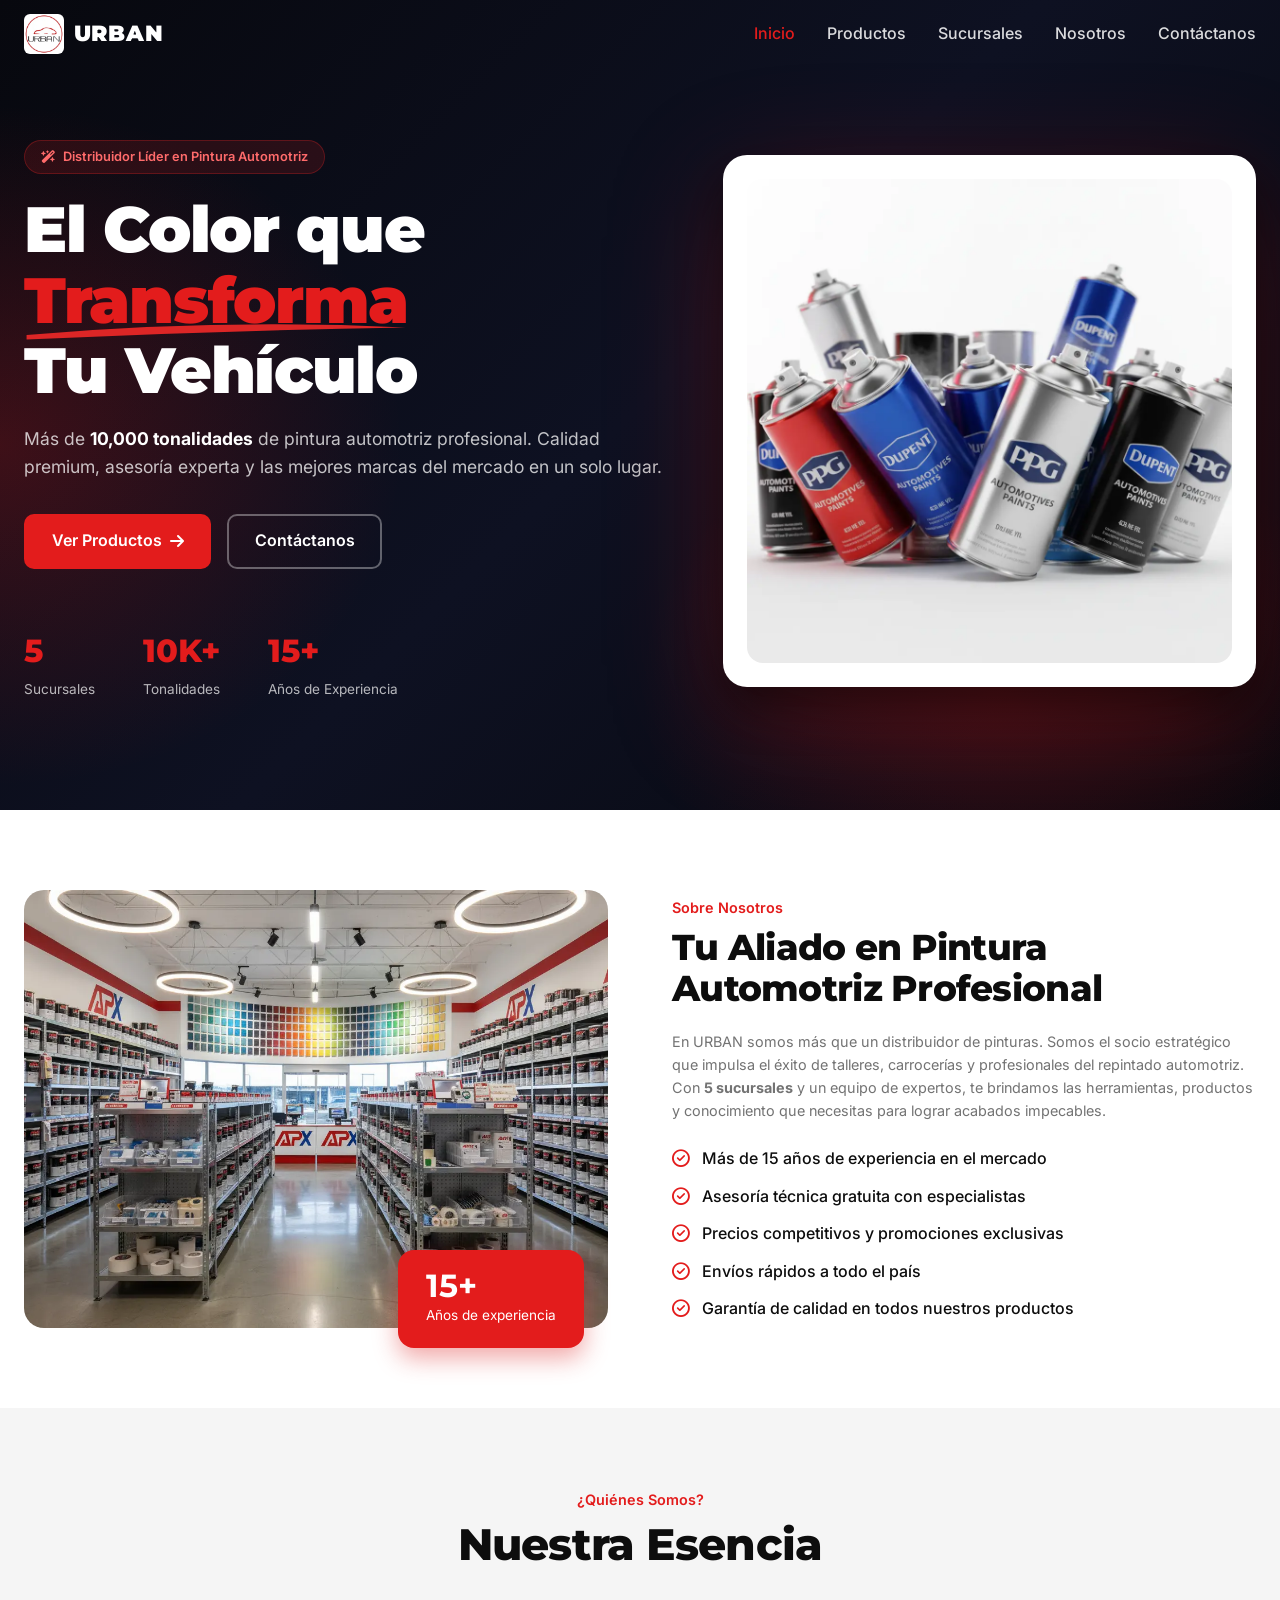
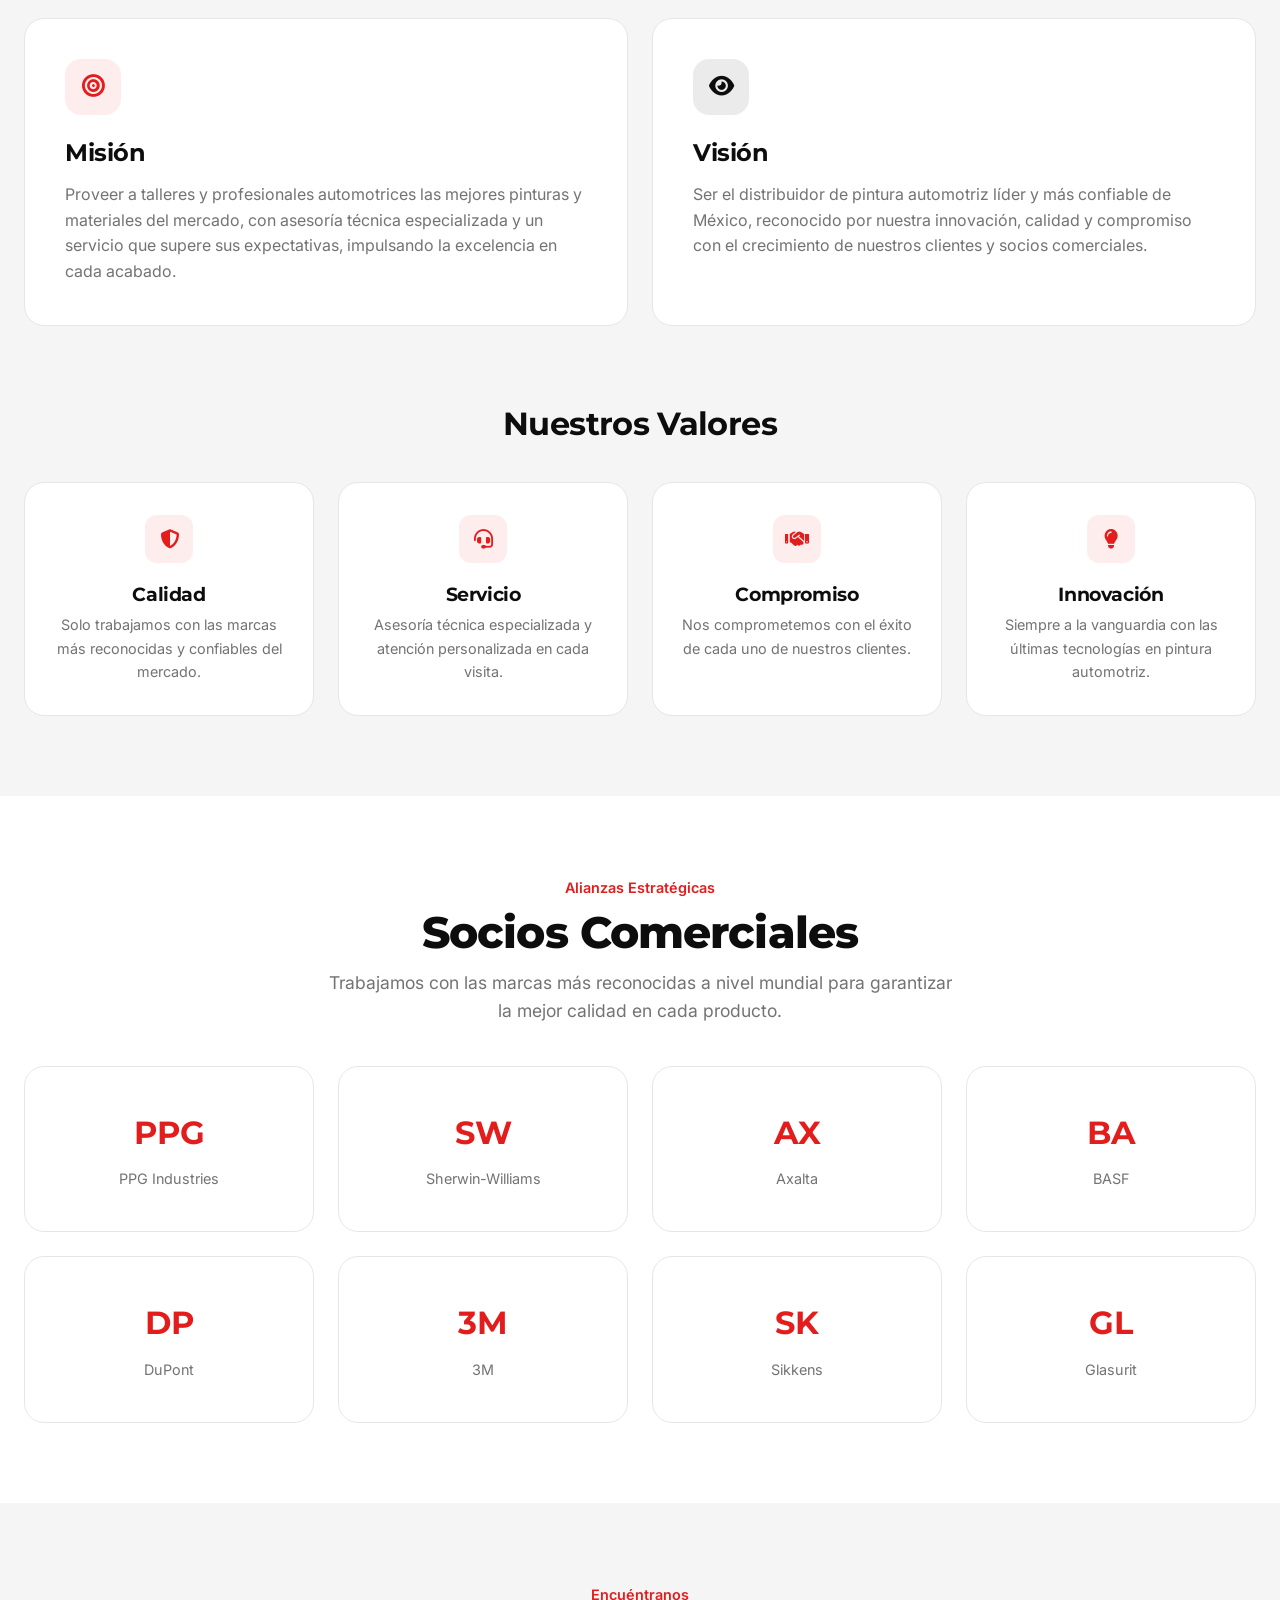
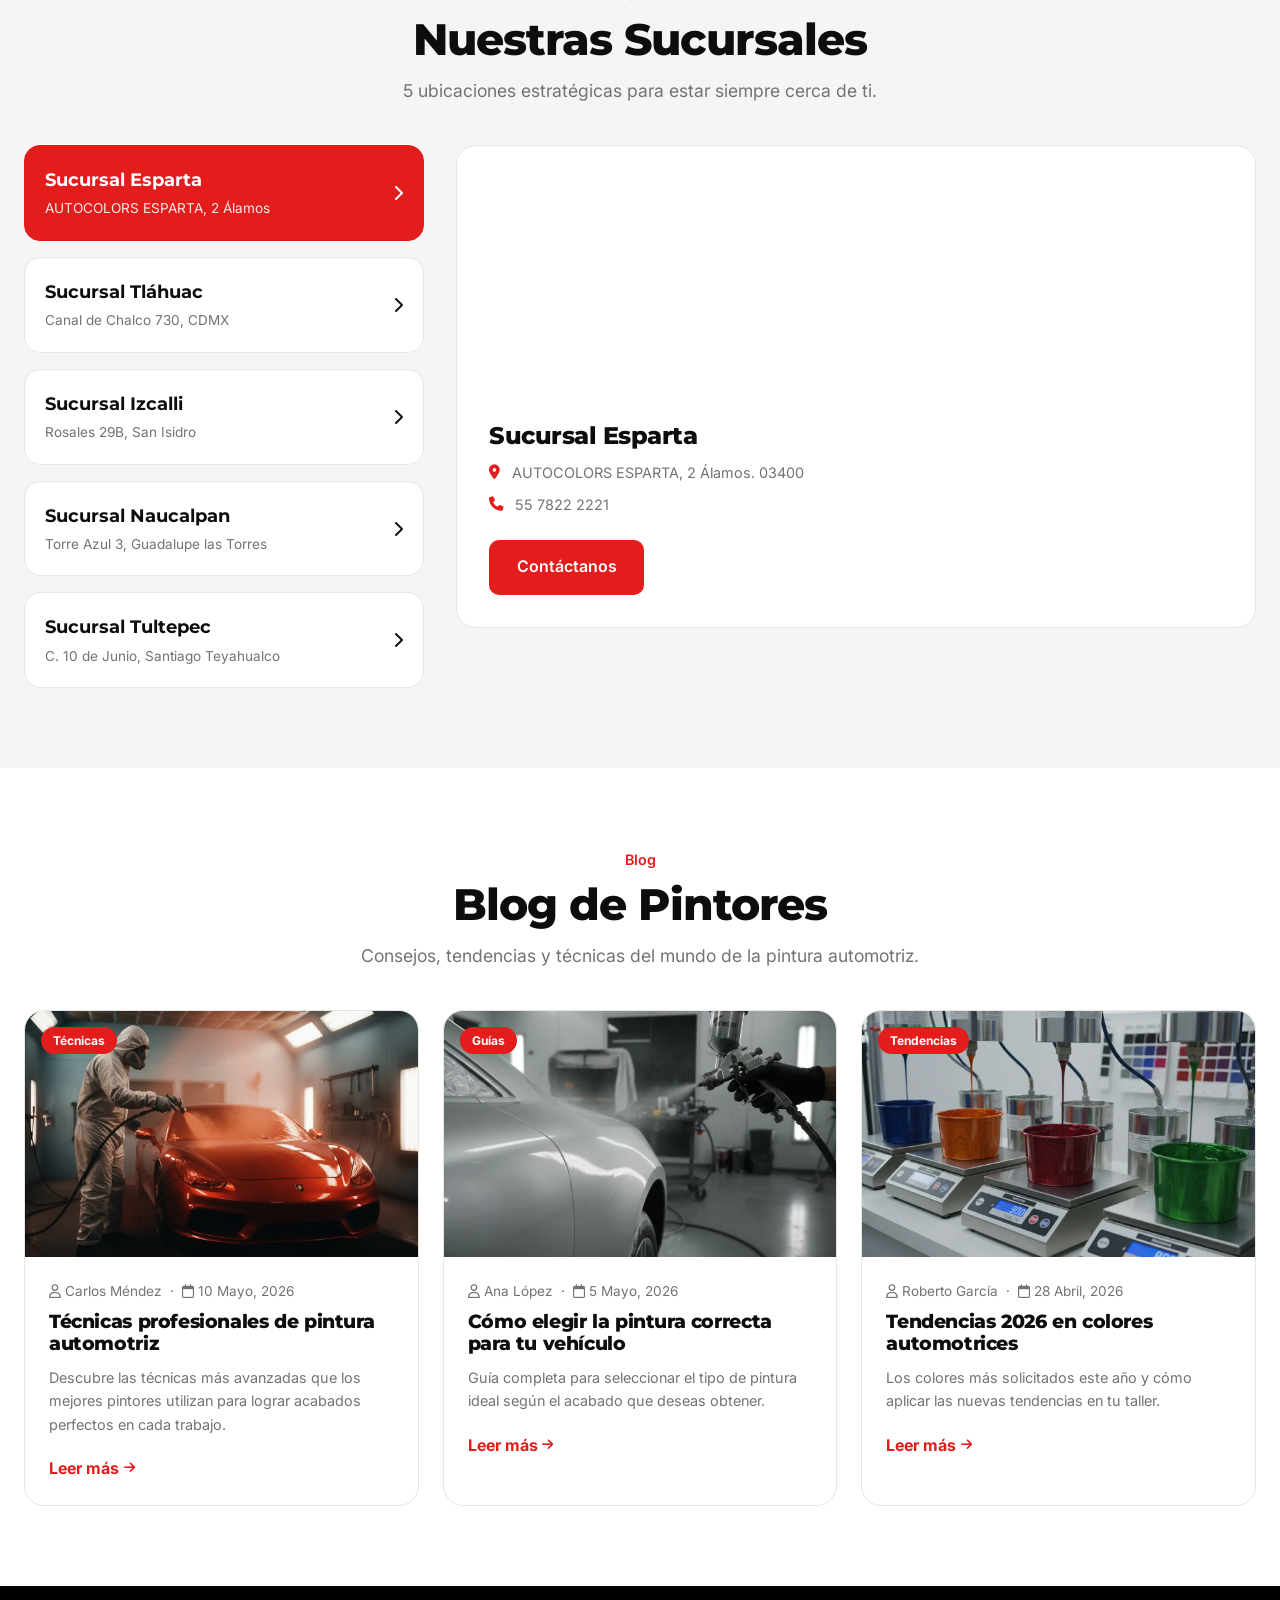
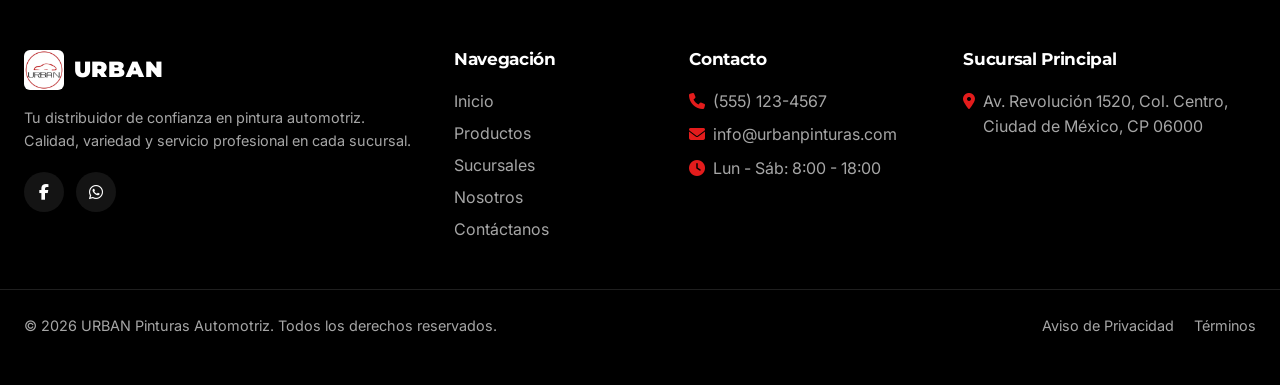
==== commit 3f10a0cc: "v5" ====
--- a/index.html
+++ b/index.html
@@ -49,8 +49,10 @@
                         <div><strong>15+</strong><span>Años de Experiencia</span></div>
                     </div>
                 </div>
-                <div class="hero-image-container" data-aos="fade-left">
-                    <img src="img/Hero.webp" alt="Latas de pintura automotriz URBAN" width="1024" height="1024" fetchpriority="high">
+                <div class="hero-visual" data-aos="fade-left">
+                    <div class="hero-image-container">
+                        <img src="img/Hero.webp" alt="Latas de pintura automotriz URBAN" width="1024" height="1024" fetchpriority="high">
+                    </div>
                 </div>
             </div>
         </section>
--- a/styles.css
+++ b/styles.css
@@ -233,7 +233,12 @@
 
 /*HERO*/
 .hero {
-  background: linear-gradient(to bottom right, #000, #111827, #000);
+  position: relative;
+  overflow: hidden;
+  background:
+    radial-gradient(ellipse 45% 60% at 0% 55%, hsl(0 78% 50% / .24), transparent 70%),
+    radial-gradient(ellipse 40% 50% at 78% 85%, hsl(0 78% 50% / .18), transparent 70%),
+    linear-gradient(135deg, #07080e 0%, #0e1122 50%, #07080e 100%);
   color: #fff;
   padding: 8rem 0 6rem;
   min-height: 90vh;
@@ -270,11 +275,20 @@
 }
 
 .text-accent {
+  position: relative;
   display: block;
+  width: fit-content;
   color: var(--primary);
-  text-decoration: underline;
-  text-decoration-color: #fff;
-  text-underline-offset: 6px;
+}
+
+.text-accent::after {
+  content: "";
+  position: absolute;
+  left: 0;
+  right: 0;
+  bottom: -.1em;
+  height: .28em;
+  background: url("data:image/svg+xml,%3Csvg xmlns='http://www.w3.org/2000/svg' viewBox='0 0 300 12' preserveAspectRatio='none'%3E%3Cpath d='M2 8 Q150 -3 298 3 Q150 5 2 11 Z' fill='%23dc2626'/%3E%3C/svg%3E") no-repeat center / 100% 100%;
 }
 
 .hero .lead { margin-bottom: 2rem; }
@@ -306,11 +320,22 @@
   font-size: .85rem;
 }
 
+.hero-visual {
+  position: relative;
+  animation: float 6s ease-in-out 1s infinite;
+}
+
 .hero-image-container {
+  position: relative; 
   background: #fff;
   padding: 1.5rem;
   border-radius: 1.5rem;
-  box-shadow: 0 20px 40px rgba(0, 0, 0, .5);
+  box-shadow: 0 20px 40px rgba(0, 0, 0, .5), 0 30px 120px -10px hsl(0 78% 50% / .35);
+}
+
+@keyframes float {
+  0%, 100% { translate: 0 0; }
+  50% { translate: 0 -14px; }
 }
 
 .hero-image-container img {
@@ -325,7 +350,7 @@
   background-position: center;
   color: #fff;
   text-align: center;
-  padding: 9rem 0 4rem; 
+  padding: 9rem 0 4rem;
 }
 
 .page-hero .lead { margin: 0 auto; }
@@ -856,6 +881,7 @@
   .section { padding: 3.5rem 0; }
   .hero { padding: 7.5rem 0 3.5rem; min-height: auto; }
   .story h2 { font-size: 2rem; }
+  .hero-visual::before { display: none; }
 }
 
 @media (max-width: 640px) {
@@ -873,4 +899,5 @@
 @media (prefers-reduced-motion: reduce) {
   html { scroll-behavior: auto; }
   * { transition: none !important; }
+  .hero-visual { animation: none; }
 }
